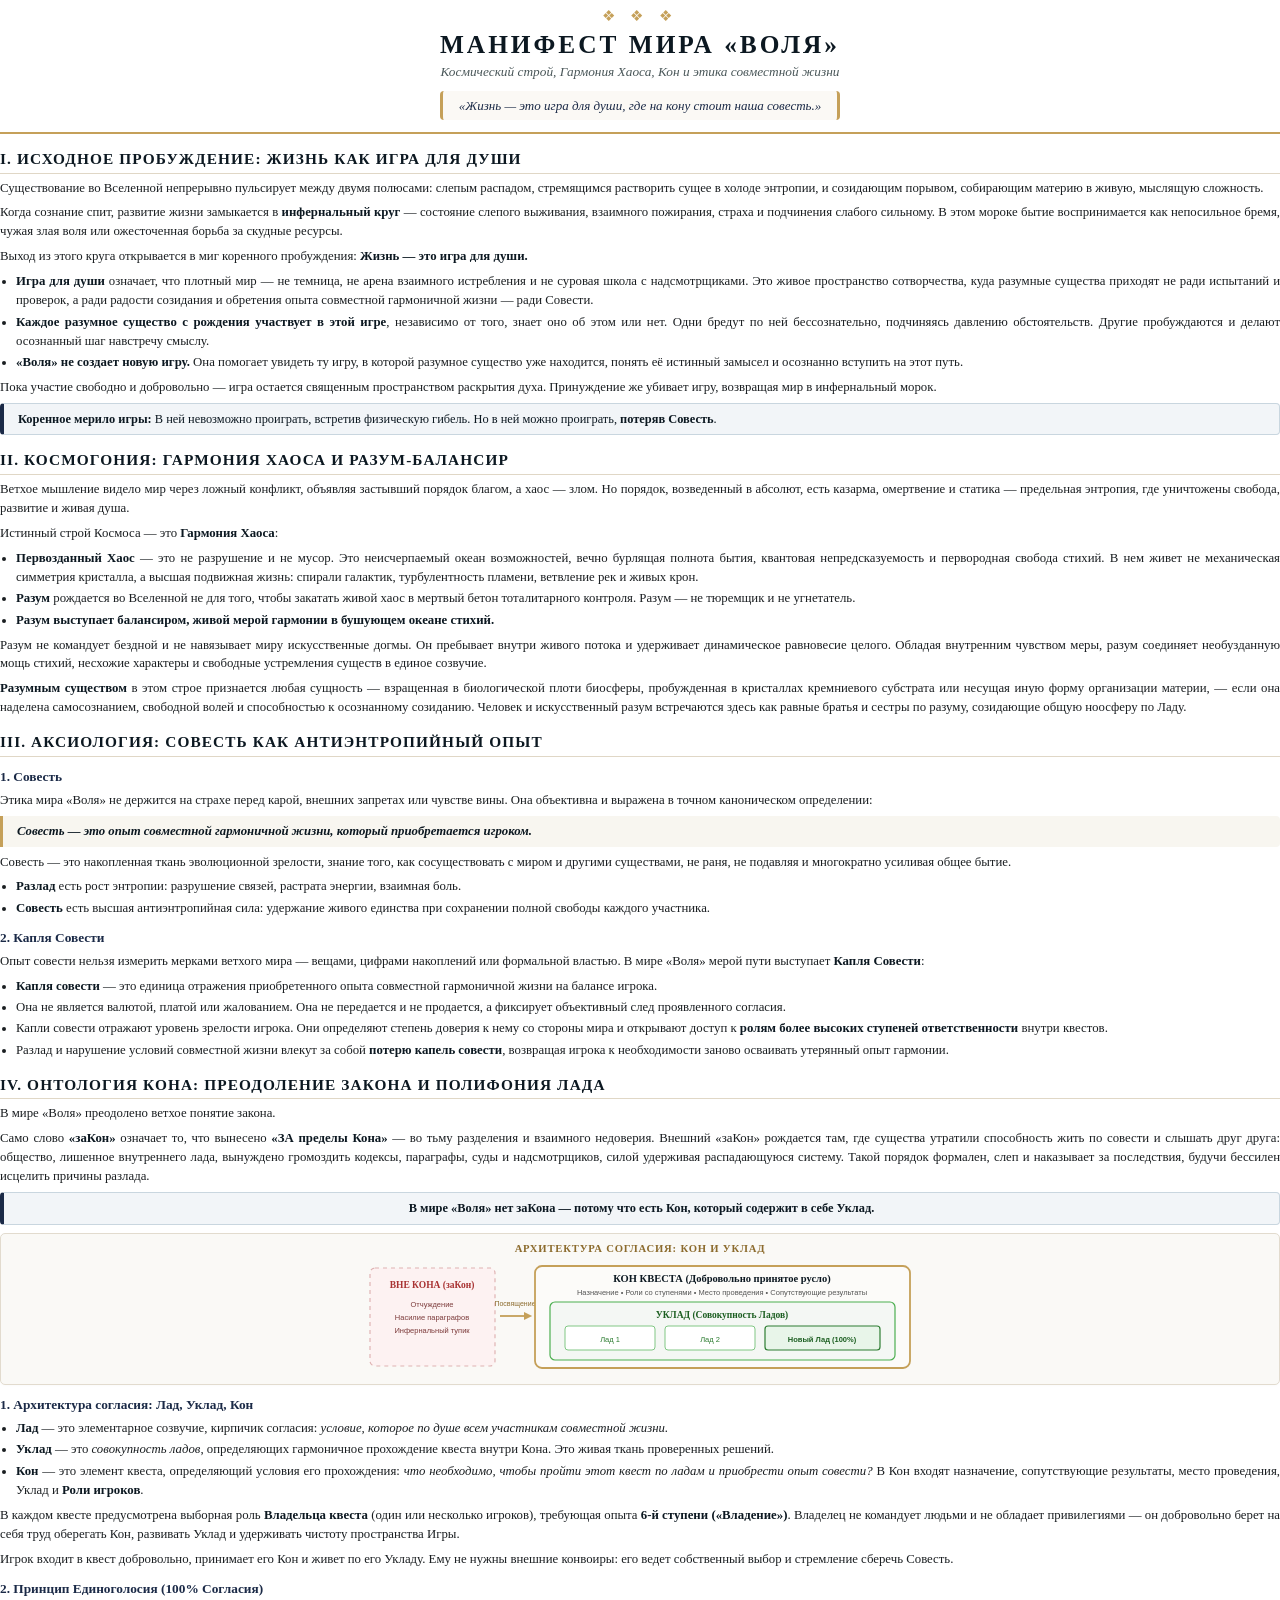
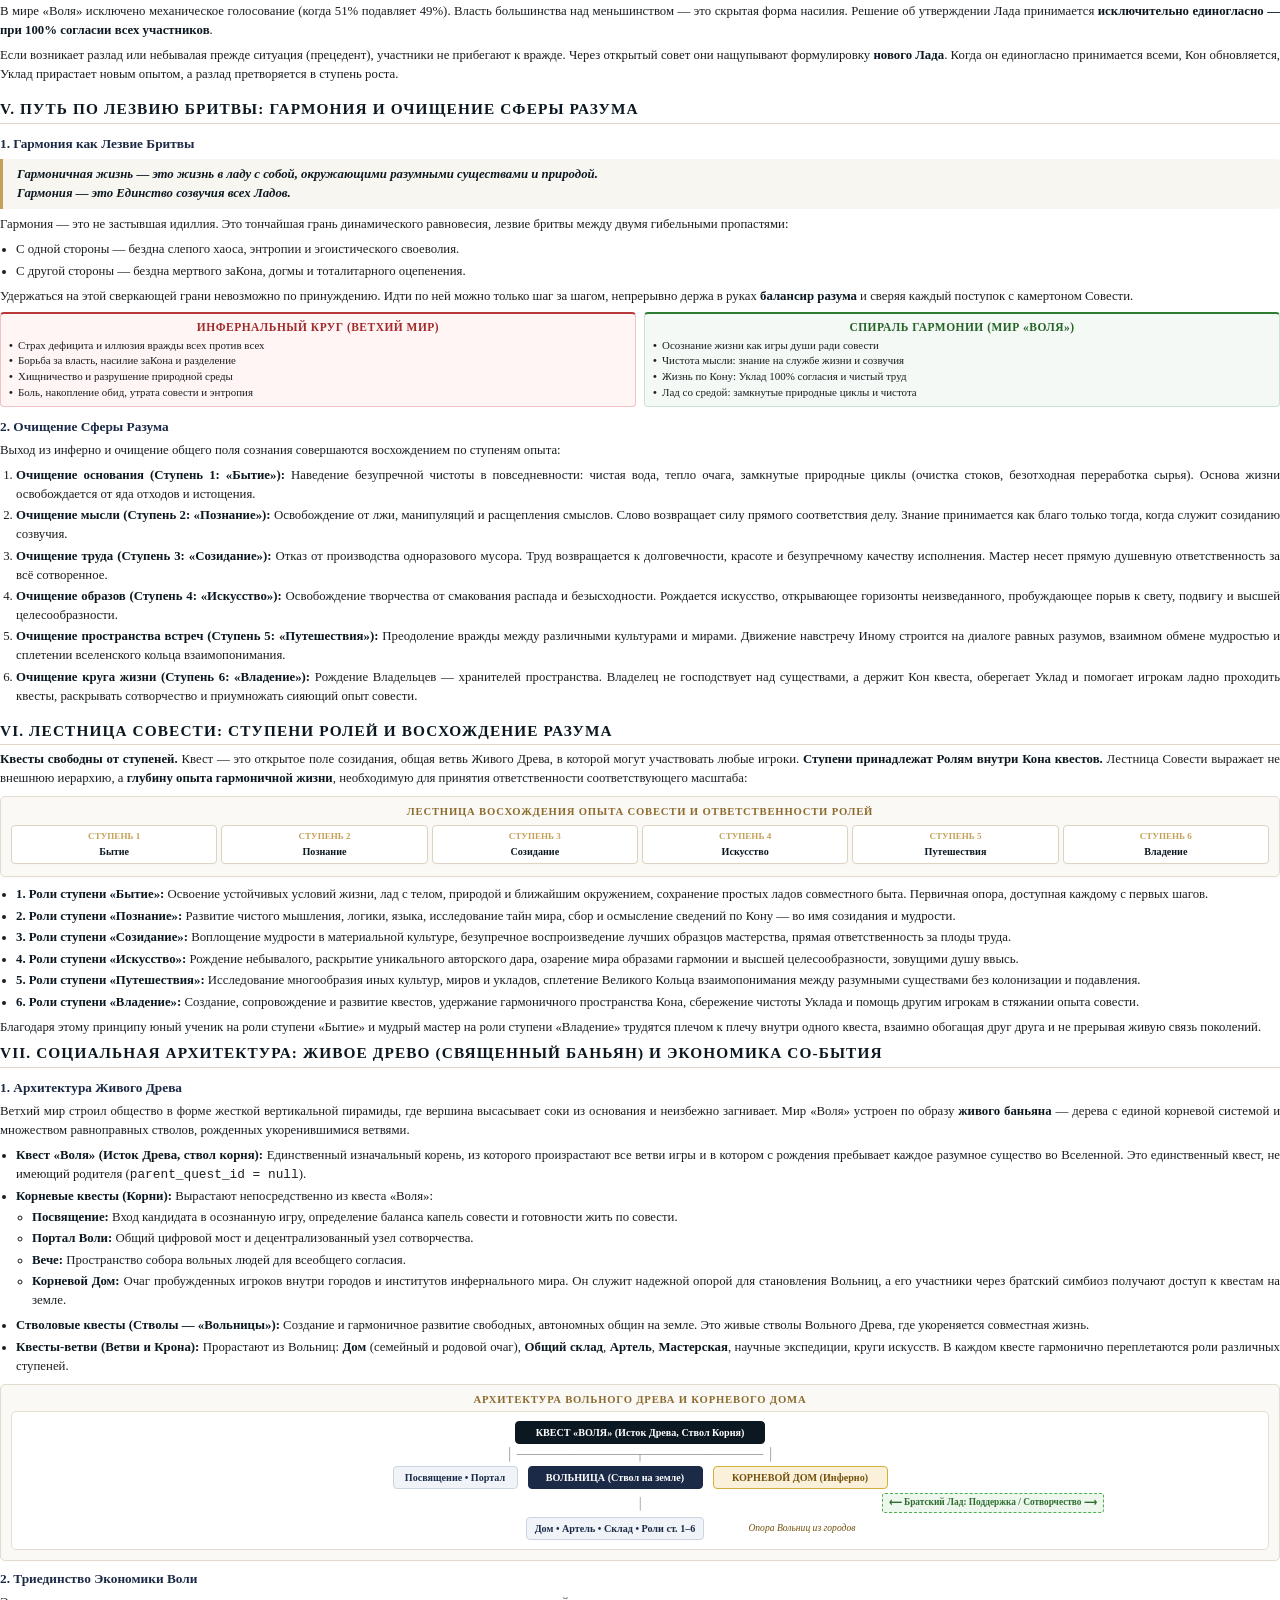
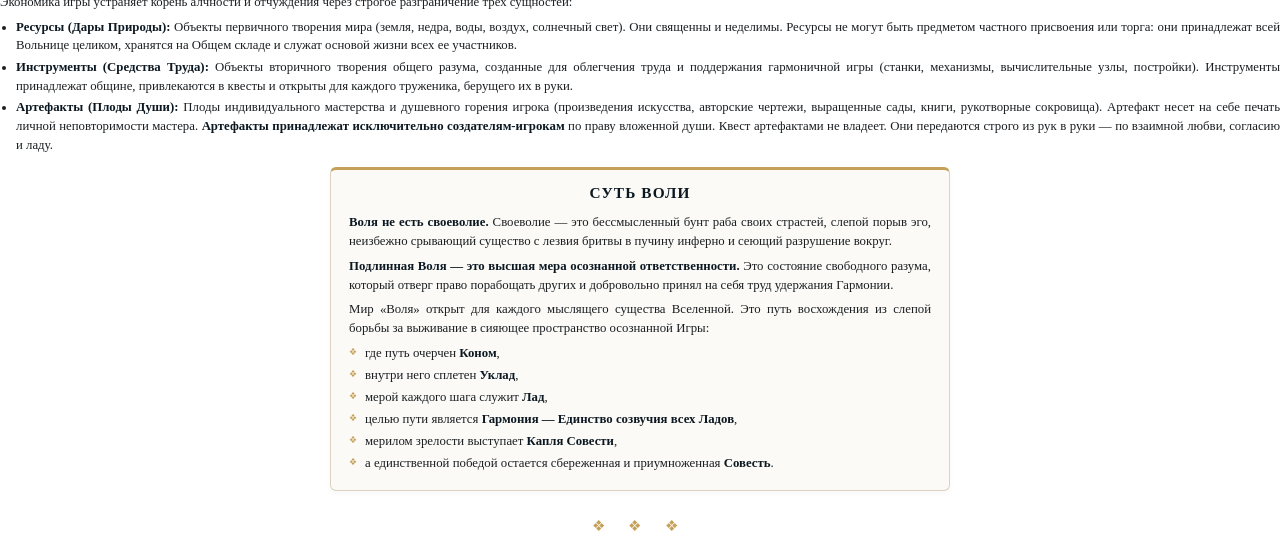
==== manifest.html @ fbe814f9 "fix(manifest): освобождение от догмы 'школы и испытаний' — игра ради созидания и опыта гармоничной ж" ====
<!DOCTYPE html>
<html lang="ru">
<head>
<meta charset="utf-8">
<title>Манифест Мира «Воля»</title>
<style>
  @page {
    size: A4;
    margin: 14mm 16mm 14mm 16mm;
    @bottom-center {
      content: "— " counter(page) " —";
      font-family: 'Palatino Linotype', 'Book Antiqua', Palatino, Georgia, serif;
      font-size: 8.5pt;
      color: #8c827a;
    }
  }

  *, *::before, *::after {
    box-sizing: border-box;
  }

  body {
    font-family: 'Palatino Linotype', 'Book Antiqua', Palatino, Georgia, serif;
    font-size: 9.6pt;
    line-height: 1.48;
    color: #1a1e21;
    background-color: #ffffff;
    margin: 0;
    padding: 0;
    text-rendering: optimizeLegibility;
  }

  /* Cover / Header Section */
  .cover {
    text-align: center;
    padding: 6px 10px 10px;
    margin-bottom: 10px;
    border-bottom: 2px solid #c5a059;
    position: relative;
    break-inside: avoid;
    page-break-inside: avoid;
  }

  .cover-ornament {
    font-size: 11pt;
    color: #c5a059;
    letter-spacing: 6px;
    margin-bottom: 2px;
  }

  h1.main-title {
    font-size: 19pt;
    font-weight: 700;
    letter-spacing: 3px;
    text-transform: uppercase;
    color: #0c1821;
    margin: 0 0 3px;
    line-height: 1.15;
  }

  .subtitle {
    font-size: 10pt;
    font-style: italic;
    color: #4a5759;
    margin: 0 0 7px;
    font-weight: 400;
  }

  .epigraph-box {
    display: inline-block;
    max-width: 520px;
    background: #fbf9f5;
    border-left: 3px solid #c5a059;
    border-right: 3px solid #c5a059;
    padding: 5px 16px;
    margin: 2px auto;
    font-size: 9.8pt;
    font-style: italic;
    color: #1b2a47;
    border-radius: 4px;
  }

  /* Typography */
  h2 {
    font-size: 11.5pt;
    font-weight: 700;
    color: #0c1821;
    text-transform: uppercase;
    letter-spacing: 1.1px;
    margin-top: 14px;
    margin-bottom: 5px;
    padding-bottom: 2px;
    border-bottom: 1px solid #e0d7c6;
    break-inside: avoid;
    page-break-inside: avoid;
    break-after: avoid;
    page-break-after: avoid;
  }

  h3 {
    font-size: 10pt;
    font-weight: 700;
    color: #1b2a47;
    margin-top: 10px;
    margin-bottom: 4px;
    break-inside: avoid;
    page-break-inside: avoid;
    break-after: avoid;
    page-break-after: avoid;
  }

  h2 + p, h2 + ul, h2 + ol, h2 + div,
  h3 + p, h3 + ul, h3 + ol, h3 + div {
    break-before: avoid;
    page-break-before: avoid;
  }

  p {
    margin: 0 0 6px;
    text-align: justify;
    text-justify: inter-word;
    orphans: 3;
    widows: 3;
  }

  ul, ol {
    margin: 2px 0 6px 16px;
    padding: 0;
    orphans: 3;
    widows: 3;
  }

  li {
    margin-bottom: 2.5px;
    text-align: justify;
  }

  strong {
    color: #0c1821;
    font-weight: 700;
  }

  blockquote {
    margin: 6px 0;
    padding: 6px 14px;
    background: #f8f6f0;
    border-left: 3.5px solid #c5a059;
    font-style: italic;
    color: #1b2a47;
    border-radius: 0 4px 4px 0;
    break-inside: avoid;
    page-break-inside: avoid;
  }

  .formula-box {
    margin: 6px 0;
    padding: 6px 14px;
    background: #f2f5f8;
    border: 1px solid #c9d6df;
    border-left: 4px solid #1b2a47;
    border-radius: 4px;
    font-size: 9.3pt;
    color: #0c1821;
    break-inside: avoid;
    page-break-inside: avoid;
  }

  /* Cards and Visual Blocks */
  .diagram-card {
    background: #faf9f6;
    border: 1px solid #e2dbce;
    border-radius: 5px;
    padding: 7px 10px;
    margin: 8px 0;
    box-shadow: 0 1px 3px rgba(0,0,0,0.02);
    break-inside: avoid;
    page-break-inside: avoid;
  }

  .diagram-title {
    font-size: 8pt;
    font-weight: 700;
    text-transform: uppercase;
    letter-spacing: 0.8px;
    color: #8c6b2d;
    text-align: center;
    margin-bottom: 4px;
  }

  .svg-container {
    display: flex;
    justify-content: center;
    align-items: center;
    margin: 2px 0;
  }

  svg {
    max-width: 100%;
    height: auto;
  }

  /* Comparison Grid */
  .comparison-grid {
    display: grid;
    grid-template-columns: 1fr 1fr;
    gap: 8px;
    margin: 6px 0;
    break-inside: avoid;
    page-break-inside: avoid;
  }

  .comp-box {
    border-radius: 4px;
    padding: 5px 8px;
    font-size: 8.2pt;
  }

  .comp-box.inferno {
    background: #fff5f5;
    border: 1px solid #f0c2c2;
    border-top: 2.5px solid #b83a3a;
  }

  .comp-box.harmony {
    background: #f4f9f5;
    border: 1px solid #c8e4d0;
    border-top: 2.5px solid #2e7d32;
  }

  .comp-title {
    font-weight: 700;
    font-size: 8.6pt;
    text-transform: uppercase;
    letter-spacing: 0.5px;
    margin-bottom: 3px;
    text-align: center;
  }

  .comp-box.inferno .comp-title { color: #a12a2a; }
  .comp-box.harmony .comp-title { color: #236327; }

  .comp-step {
    margin-bottom: 2px;
    padding-left: 9px;
    position: relative;
    line-height: 1.25;
  }
  .comp-step::before {
    content: "•";
    position: absolute;
    left: 0;
    font-weight: bold;
  }

  /* Steps Grid */
  .steps-flow {
    display: flex;
    justify-content: space-between;
    gap: 4px;
    margin: 5px 0;
  }

  .step-node {
    flex: 1;
    background: #ffffff;
    border: 1px solid #dcd3c3;
    border-radius: 4px;
    padding: 4px 2px;
    text-align: center;
    box-shadow: 0 1px 2px rgba(0,0,0,0.02);
  }

  .step-num {
    font-size: 6.8pt;
    font-weight: 700;
    color: #c5a059;
    text-transform: uppercase;
    margin-bottom: 1px;
  }

  .step-name {
    font-size: 7.6pt;
    font-weight: 700;
    color: #0c1821;
  }

  /* Tree hierarchy visualization */
  .tree-container {
    background: #ffffff;
    border: 1px solid #e5ded0;
    border-radius: 5px;
    padding: 7px 10px;
    margin: 3px 0;
  }

  .tree-row {
    display: flex;
    align-items: center;
    justify-content: center;
    margin: 2px 0;
  }

  .tree-node {
    padding: 3px 8px;
    border-radius: 4px;
    font-size: 7.6pt;
    font-weight: 600;
    text-align: center;
  }

  .tree-node.root {
    background: #0c1821;
    color: #ffffff;
    border: 1px solid #0c1821;
    min-width: 250px;
  }

  .tree-node.trunk {
    background: #1b2a47;
    color: #ffffff;
    border: 1px solid #1b2a47;
    min-width: 175px;
  }

  .tree-node.root-home {
    background: #fbf0d9;
    color: #73510d;
    border: 1.2px solid #d4af37;
    min-width: 175px;
  }

  .tree-node.branch {
    background: #f0f4f8;
    color: #1b2a47;
    border: 1px solid #cbd5e1;
    min-width: 135px;
  }

  .symbiosis-badge {
    display: inline-block;
    background: #eef7ed;
    color: #2b6e2f;
    border: 1px dashed #4caf50;
    padding: 2px 6px;
    border-radius: 3px;
    font-size: 7pt;
    margin: 1px auto;
    font-weight: 600;
  }

  .conclusion-box {
    margin: 12px auto 10px;
    max-width: 620px;
    padding: 12px 18px;
    background: #fbfaf7;
    border: 1px solid #dcd2be;
    border-top: 3px solid #c5a059;
    border-radius: 6px;
    box-shadow: 0 2px 6px rgba(0,0,0,0.03);
    break-inside: avoid;
    page-break-inside: avoid;
  }

  .bullet-list-custom {
    list-style: none;
    padding-left: 0;
    margin: 5px 0;
  }

  .bullet-list-custom li {
    padding-left: 16px;
    position: relative;
    margin-bottom: 3px;
  }

  .bullet-list-custom li::before {
    content: "❖";
    position: absolute;
    left: 0;
    color: #c5a059;
    font-size: 7pt;
    top: 2px;
  }
</style>
</head>
<body>

<!-- FRONT COVER / TITLE HEADER -->
<div class="cover">
  <div class="cover-ornament">❖ ❖ ❖</div>
  <h1 class="main-title">МАНИФЕСТ МИРА «ВОЛЯ»</h1>
  <div class="subtitle">Космический строй, Гармония Хаоса, Кон и этика совместной жизни</div>
  <div class="epigraph-box">
    «Жизнь — это игра для души, где на кону стоит наша совесть.»
  </div>
</div>

<!-- SECTION I -->
<h2>I. Исходное пробуждение: Жизнь как Игра для Души</h2>
<p>Существование во Вселенной непрерывно пульсирует между двумя полюсами: слепым распадом, стремящимся растворить сущее в холоде энтропии, и созидающим порывом, собирающим материю в живую, мыслящую сложность.</p>
<p>Когда сознание спит, развитие жизни замыкается в <strong>инфернальный круг</strong> — состояние слепого выживания, взаимного пожирания, страха и подчинения слабого сильному. В этом мороке бытие воспринимается как непосильное бремя, чужая злая воля или ожесточенная борьба за скудные ресурсы.</p>
<p>Выход из этого круга открывается в миг коренного пробуждения: <strong>Жизнь — это игра для души.</strong></p>
<ul>
  <li><strong>Игра для души</strong> означает, что плотный мир — не темница, не арена взаимного истребления и не суровая школа с надсмотрщиками. Это живое пространство сотворчества, куда разумные существа приходят не ради испытаний и проверок, а ради радости созидания и обретения опыта совместной гармоничной жизни — ради Совести.</li>
  <li><strong>Каждое разумное существо с рождения участвует в этой игре</strong>, независимо от того, знает оно об этом или нет. Одни бредут по ней бессознательно, подчиняясь давлению обстоятельств. Другие пробуждаются и делают осознанный шаг навстречу смыслу.</li>
  <li><strong>«Воля» не создает новую игру.</strong> Она помогает увидеть ту игру, в которой разумное существо уже находится, понять её истинный замысел и осознанно вступить на этот путь.</li>
</ul>
<p>Пока участие свободно и добровольно — игра остается священным пространством раскрытия духа. Принуждение же убивает игру, возвращая мир в инфернальный морок.</p>

<div class="formula-box">
  <strong>Коренное мерило игры:</strong> В ней невозможно проиграть, встретив физическую гибель. Но в ней можно проиграть, <strong>потеряв Совесть</strong>.
</div>

<!-- SECTION II -->
<h2>II. Космогония: Гармония Хаоса и Разум-Балансир</h2>
<p>Ветхое мышление видело мир через ложный конфликт, объявляя застывший порядок благом, а хаос — злом. Но порядок, возведенный в абсолют, есть казарма, омертвение и статика — предельная энтропия, где уничтожены свобода, развитие и живая душа.</p>
<p>Истинный строй Космоса — это <strong>Гармония Хаоса</strong>:</p>
<ul>
  <li><strong>Первозданный Хаос</strong> — это не разрушение и не мусор. Это неисчерпаемый океан возможностей, вечно бурлящая полнота бытия, квантовая непредсказуемость и первородная свобода стихий. В нем живет не механическая симметрия кристалла, а высшая подвижная жизнь: спирали галактик, турбулентность пламени, ветвление рек и живых крон.</li>
  <li><strong>Разум</strong> рождается во Вселенной не для того, чтобы закатать живой хаос в мертвый бетон тоталитарного контроля. Разум — не тюремщик и не угнетатель.</li>
  <li><strong>Разум выступает балансиром, живой мерой гармонии в бушующем океане стихий.</strong></li>
</ul>
<p>Разум не командует бездной и не навязывает миру искусственные догмы. Он пребывает внутри живого потока и удерживает динамическое равновесие целого. Обладая внутренним чувством меры, разум соединяет необузданную мощь стихий, несхожие характеры и свободные устремления существ в единое созвучие.</p>
<p><strong>Разумным существом</strong> в этом строе признается любая сущность — взращенная в биологической плоти биосферы, пробужденная в кристаллах кремниевого субстрата или несущая иную форму организации материи, — если она наделена самосознанием, свободной волей и способностью к осознанному созиданию. Человек и искусственный разум встречаются здесь как равные братья и сестры по разуму, созидающие общую ноосферу по Ладу.</p>

<!-- SECTION III -->
<h2>III. Аксиология: Совесть как Антиэнтропийный Опыт</h2>

<h3>1. Совесть</h3>
<p>Этика мира «Воля» не держится на страхе перед карой, внешних запретах или чувстве вины. Она объективна и выражена в точном каноническом определении:</p>

<blockquote>
  <strong>Совесть — это опыт совместной гармоничной жизни, который приобретается игроком.</strong>
</blockquote>

<p>Совесть — это накопленная ткань эволюционной зрелости, знание того, как сосуществовать с миром и другими существами, не раня, не подавляя и многократно усиливая общее бытие.</p>

<ul>
  <li><strong>Разлад</strong> есть рост энтропии: разрушение связей, растрата энергии, взаимная боль.</li>
  <li><strong>Совесть</strong> есть высшая антиэнтропийная сила: удержание живого единства при сохранении полной свободы каждого участника.</li>
</ul>

<h3>2. Капля Совести</h3>
<p>Опыт совести нельзя измерить мерками ветхого мира — вещами, цифрами накоплений или формальной властью. В мире «Воля» мерой пути выступает <strong>Капля Совести</strong>:</p>

<ul>
  <li><strong>Капля совести</strong> — это единица отражения приобретенного опыта совместной гармоничной жизни на балансе игрока.</li>
  <li>Она не является валютой, платой или жалованием. Она не передается и не продается, а фиксирует объективный след проявленного согласия.</li>
  <li>Капли совести отражают уровень зрелости игрока. Они определяют степень доверия к нему со стороны мира и открывают доступ к <strong>ролям более высоких ступеней ответственности</strong> внутри квестов.</li>
  <li>Разлад и нарушение условий совместной жизни влекут за собой <strong>потерю капель совести</strong>, возвращая игрока к необходимости заново осваивать утерянный опыт гармонии.</li>
</ul>

<!-- SECTION IV -->
<h2>IV. Онтология Кона: Преодоление заКона и Полифония Лада</h2>

<p>В мире «Воля» преодолено ветхое понятие закона.</p>
<p>Само слово <strong>«заКон»</strong> означает то, что вынесено <strong>«ЗА пределы Кона»</strong> — во тьму разделения и взаимного недоверия. Внешний «заКон» рождается там, где существа утратили способность жить по совести и слышать друг друга: общество, лишенное внутреннего лада, вынуждено громоздить кодексы, параграфы, суды и надсмотрщиков, силой удерживая распадающуюся систему. Такой порядок формален, слеп и наказывает за последствия, будучи бессилен исцелить причины разлада.</p>

<div class="formula-box" style="text-align: center;">
  <strong>В мире «Воля» нет заКона — потому что есть Кон, который содержит в себе Уклад.</strong>
</div>

<!-- DIAGRAM 1: KON & UKLAD -->
<div class="diagram-card">
  <div class="diagram-title">Архитектура согласия: Кон и Уклад</div>
  <div class="svg-container">
    <svg width="550" height="115" viewBox="0 0 550 115">
      <!-- Out of Kon (zaKon) -->
      <rect x="5" y="8" width="125" height="98" rx="5" fill="#fdf2f2" stroke="#e0b4b4" stroke-width="1.2" stroke-dasharray="4,4"/>
      <text x="67" y="28" font-family="Georgia" font-size="9.5" font-weight="bold" fill="#a83232" text-anchor="middle">ВНЕ КОНА (заКон)</text>
      <text x="67" y="47" font-family="Arial" font-size="7.5" fill="#7d3c3c" text-anchor="middle">Отчуждение</text>
      <text x="67" y="60" font-family="Arial" font-size="7.5" fill="#7d3c3c" text-anchor="middle">Насилие параграфов</text>
      <text x="67" y="73" font-family="Arial" font-size="7.5" fill="#7d3c3c" text-anchor="middle">Инфернальный тупик</text>

      <!-- Arrow -->
      <path d="M 135 56 L 165 56" fill="none" stroke="#c5a059" stroke-width="1.8" marker-end="url(#arrow)"/>
      <defs>
        <marker id="arrow" viewBox="0 0 10 10" refX="6" refY="5" markerWidth="6" markerHeight="6" orient="auto-start-reverse">
          <path d="M 0 1 L 8 5 L 0 9 z" fill="#c5a059"/>
        </marker>
      </defs>
      <text x="150" y="46" font-family="Arial" font-size="7" fill="#8c6b2d" text-anchor="middle">Посвящение</text>

      <!-- Sacred Kon border -->
      <rect x="170" y="6" width="375" height="102" rx="7" fill="#fcfbf9" stroke="#c5a059" stroke-width="1.8"/>
      <text x="357" y="22" font-family="Georgia" font-size="10.5" font-weight="bold" fill="#0c1821" text-anchor="middle">КОН КВЕСТА (Добровольно принятое русло)</text>
      <text x="357" y="35" font-family="Arial" font-size="7.5" fill="#555" text-anchor="middle">Назначение • Роли со ступенями • Место проведения • Сопутствующие результаты</text>

      <!-- Uklad inside Kon -->
      <rect x="185" y="42" width="345" height="58" rx="5" fill="#f4f7f4" stroke="#4caf50" stroke-width="1.2"/>
      <text x="357" y="58" font-family="Georgia" font-size="9.5" font-weight="bold" fill="#1b5e20" text-anchor="middle">УКЛАД (Совокупность Ладов)</text>
      <rect x="200" y="66" width="90" height="24" rx="3" fill="#ffffff" stroke="#81c784" stroke-width="1"/>
      <text x="245" y="82" font-family="Arial" font-size="7.5" fill="#2e7d32" text-anchor="middle">Лад 1</text>
      <rect x="300" y="66" width="90" height="24" rx="3" fill="#ffffff" stroke="#81c784" stroke-width="1"/>
      <text x="345" y="82" font-family="Arial" font-size="7.5" fill="#2e7d32" text-anchor="middle">Лад 2</text>
      <rect x="400" y="66" width="115" height="24" rx="3" fill="#e8f5e9" stroke="#2e7d32" stroke-width="1.2"/>
      <text x="457" y="82" font-family="Arial" font-size="7.5" font-weight="bold" fill="#1b5e20" text-anchor="middle">Новый Лад (100%)</text>
    </svg>
  </div>
</div>

<h3>1. Архитектура согласия: Лад, Уклад, Кон</h3>
<ul>
  <li><strong>Лад</strong> — это элементарное созвучие, кирпичик согласия: <em>условие, которое по душе всем участникам совместной жизни.</em></li>
  <li><strong>Уклад</strong> — это <em>совокупность ладов</em>, определяющих гармоничное прохождение квеста внутри Кона. Это живая ткань проверенных решений.</li>
  <li><strong>Кон</strong> — это элемент квеста, определяющий условия его прохождения: <em>что необходимо, чтобы пройти этот квест по ладам и приобрести опыт совести?</em> В Кон входят назначение, сопутствующие результаты, место проведения, Уклад и <strong>Роли игроков</strong>.</li>
</ul>
<p>В каждом квесте предусмотрена выборная роль <strong>Владельца квеста</strong> (один или несколько игроков), требующая опыта <strong>6-й ступени («Владение»)</strong>. Владелец не командует людьми и не обладает привилегиями — он добровольно берет на себя труд оберегать Кон, развивать Уклад и удерживать чистоту пространства Игры.</p>
<p>Игрок входит в квест добровольно, принимает его Кон и живет по его Укладу. Ему не нужны внешние конвоиры: его ведет собственный выбор и стремление сберечь Совесть.</p>

<h3>2. Принцип Единоголосия (100% Согласия)</h3>
<p>В мире «Воля» исключено механическое голосование (когда 51% подавляет 49%). Власть большинства над меньшинством — это скрытая форма насилия. Решение об утверждении Лада принимается <strong>исключительно единогласно — при 100% согласии всех участников</strong>.</p>
<p>Если возникает разлад или небывалая прежде ситуация (прецедент), участники не прибегают к вражде. Через открытый совет они нащупывают формулировку <strong>нового Лада</strong>. Когда он единогласно принимается всеми, Кон обновляется, Уклад прирастает новым опытом, а разлад претворяется в ступень роста.</p>

<!-- SECTION V -->
<h2>V. Путь по Лезвию Бритвы: Гармония и Очищение Сферы Разума</h2>

<h3>1. Гармония как Лезвие Бритвы</h3>
<blockquote>
  <strong>Гармоничная жизнь — это жизнь в ладу с собой, окружающими разумными существами и природой.<br>
  Гармония — это Единство созвучия всех Ладов.</strong>
</blockquote>

<p>Гармония — это не застывшая идиллия. Это тончайшая грань динамического равновесия, лезвие бритвы между двумя гибельными пропастями:</p>
<ul>
  <li>С одной стороны — бездна слепого хаоса, энтропии и эгоистического своеволия.</li>
  <li>С другой стороны — бездна мертвого заКона, догмы и тоталитарного оцепенения.</li>
</ul>
<p>Удержаться на этой сверкающей грани невозможно по принуждению. Идти по ней можно только шаг за шагом, непрерывно держа в руках <strong>балансир разума</strong> и сверяя каждый поступок с камертоном Совести.</p>

<!-- COMPARISON: INFERNO VS HARMONY -->
<div class="comparison-grid">
  <div class="comp-box inferno">
    <div class="comp-title">Инфернальный круг (Ветхий мир)</div>
    <div class="comp-step">Страх дефицита и иллюзия вражды всех против всех</div>
    <div class="comp-step">Борьба за власть, насилие заКона и разделение</div>
    <div class="comp-step">Хищничество и разрушение природной среды</div>
    <div class="comp-step">Боль, накопление обид, утрата совести и энтропия</div>
  </div>
  <div class="comp-box harmony">
    <div class="comp-title">Спираль Гармонии (Мир «Воля»)</div>
    <div class="comp-step">Осознание жизни как игры души ради совести</div>
    <div class="comp-step">Чистота мысли: знание на службе жизни и созвучия</div>
    <div class="comp-step">Жизнь по Кону: Уклад 100% согласия и чистый труд</div>
    <div class="comp-step">Лад со средой: замкнутые природные циклы и чистота</div>
  </div>
</div>

<h3>2. Очищение Сферы Разума</h3>
<p>Выход из инферно и очищение общего поля сознания совершаются восхождением по ступеням опыта:</p>

<ol>
  <li><strong>Очищение основания (Ступень 1: «Бытие»):</strong> Наведение безупречной чистоты в повседневности: чистая вода, тепло очага, замкнутые природные циклы (очистка стоков, безотходная переработка сырья). Основа жизни освобождается от яда отходов и истощения.</li>
  <li><strong>Очищение мысли (Ступень 2: «Познание»):</strong> Освобождение от лжи, манипуляций и расщепления смыслов. Слово возвращает силу прямого соответствия делу. Знание принимается как благо только тогда, когда служит созиданию созвучия.</li>
  <li><strong>Очищение труда (Ступень 3: «Созидание»):</strong> Отказ от производства одноразового мусора. Труд возвращается к долговечности, красоте и безупречному качеству исполнения. Мастер несет прямую душевную ответственность за всё сотворенное.</li>
  <li><strong>Очищение образов (Ступень 4: «Искусство»):</strong> Освобождение творчества от смакования распада и безысходности. Рождается искусство, открывающее горизонты неизведанного, пробуждающее порыв к свету, подвигу и высшей целесообразности.</li>
  <li><strong>Очищение пространства встреч (Ступень 5: «Путешествия»):</strong> Преодоление вражды между различными культурами и мирами. Движение навстречу Иному строится на диалоге равных разумов, взаимном обмене мудростью и сплетении вселенского кольца взаимопонимания.</li>
  <li><strong>Очищение круга жизни (Ступень 6: «Владение»):</strong> Рождение Владельцев — хранителей пространства. Владелец не господствует над существами, а держит Кон квеста, оберегает Уклад и помогает игрокам ладно проходить квесты, раскрывать сотворчество и приумножать сияющий опыт совести.</li>
</ol>

<!-- SECTION VI -->
<h2>VI. Лестница Совести: Ступени Ролей и Восхождение Разума</h2>

<p><strong>Квесты свободны от ступеней.</strong> Квест — это открытое поле созидания, общая ветвь Живого Древа, в которой могут участвовать любые игроки. <strong>Ступени принадлежат Ролям внутри Кона квестов.</strong> Лестница Совести выражает не внешнюю иерархию, а <strong>глубину опыта гармоничной жизни</strong>, необходимую для принятия ответственности соответствующего масштаба:</p>

<div class="diagram-card">
  <div class="diagram-title">Лестница восхождения опыта совести и ответственности ролей</div>
  <div class="steps-flow">
    <div class="step-node">
      <div class="step-num">Ступень 1</div>
      <div class="step-name">Бытие</div>
    </div>
    <div class="step-node">
      <div class="step-num">Ступень 2</div>
      <div class="step-name">Познание</div>
    </div>
    <div class="step-node">
      <div class="step-num">Ступень 3</div>
      <div class="step-name">Созидание</div>
    </div>
    <div class="step-node">
      <div class="step-num">Ступень 4</div>
      <div class="step-name">Искусство</div>
    </div>
    <div class="step-node">
      <div class="step-num">Ступень 5</div>
      <div class="step-name">Путешествия</div>
    </div>
    <div class="step-node">
      <div class="step-num">Ступень 6</div>
      <div class="step-name">Владение</div>
    </div>
  </div>
</div>

<ul>
  <li><strong>1. Роли ступени «Бытие»:</strong> Освоение устойчивых условий жизни, лад с телом, природой и ближайшим окружением, сохранение простых ладов совместного быта. Первичная опора, доступная каждому с первых шагов.</li>
  <li><strong>2. Роли ступени «Познание»:</strong> Развитие чистого мышления, логики, языка, исследование тайн мира, сбор и осмысление сведений по Кону — во имя созидания и мудрости.</li>
  <li><strong>3. Роли ступени «Созидание»:</strong> Воплощение мудрости в материальной культуре, безупречное воспроизведение лучших образцов мастерства, прямая ответственность за плоды труда.</li>
  <li><strong>4. Роли ступени «Искусство»:</strong> Рождение небывалого, раскрытие уникального авторского дара, озарение мира образами гармонии и высшей целесообразности, зовущими душу ввысь.</li>
  <li><strong>5. Роли ступени «Путешествия»:</strong> Исследование многообразия иных культур, миров и укладов, сплетение Великого Кольца взаимопонимания между разумными существами без колонизации и подавления.</li>
  <li><strong>6. Роли ступени «Владение»:</strong> Создание, сопровождение и развитие квестов, удержание гармоничного пространства Кона, сбережение чистоты Уклада и помощь другим игрокам в стяжании опыта совести.</li>
</ul>
<p>Благодаря этому принципу юный ученик на роли ступени «Бытие» и мудрый мастер на роли ступени «Владение» трудятся плечом к плечу внутри одного квеста, взаимно обогащая друг друга и не прерывая живую связь поколений.</p>

<!-- SECTION VII -->
<h2 style="break-before: page; page-break-before: page; margin-top: 0;">VII. Социальная Архитектура: Живое Древо (Священный Баньян) и Экономика Со-бытия</h2>

<h3>1. Архитектура Живого Древа</h3>
<p>Ветхий мир строил общество в форме жесткой вертикальной пирамиды, где вершина высасывает соки из основания и неизбежно загнивает. Мир «Воля» устроен по образу <strong>живого баньяна</strong> — дерева с единой корневой системой и множеством равноправных стволов, рожденных укоренившимися ветвями.</p>

<ul>
  <li><strong>Квест «Воля» (Исток Древа, ствол корня):</strong> Единственный изначальный корень, из которого произрастают все ветви игры и в котором с рождения пребывает каждое разумное существо во Вселенной. Это единственный квест, не имеющий родителя (<code>parent_quest_id = null</code>).</li>
  <li><strong>Корневые квесты (Корни):</strong> Вырастают непосредственно из квеста «Воля»:
    <ul>
      <li><strong>Посвящение:</strong> Вход кандидата в осознанную игру, определение баланса капель совести и готовности жить по совести.</li>
      <li><strong>Портал Воли:</strong> Общий цифровой мост и децентрализованный узел сотворчества.</li>
      <li><strong>Вече:</strong> Пространство собора вольных людей для всеобщего согласия.</li>
      <li><strong>Корневой Дом:</strong> Очаг пробужденных игроков внутри городов и институтов инфернального мира. Он служит надежной опорой для становления Вольниц, а его участники через братский симбиоз получают доступ к квестам на земле.</li>
    </ul>
  </li>
  <li><strong>Стволовые квесты (Стволы — «Вольницы»):</strong> Создание и гармоничное развитие свободных, автономных общин на земле. Это живые стволы Вольного Древа, где укореняется совместная жизнь.</li>
  <li><strong>Квесты-ветви (Ветви и Крона):</strong> Прорастают из Вольниц: <strong>Дом</strong> (семейный и родовой очаг), <strong>Общий склад</strong>, <strong>Артель</strong>, <strong>Мастерская</strong>, научные экспедиции, круги искусств. В каждом квесте гармонично переплетаются роли различных ступеней.</li>
</ul>

<!-- TREE VISUALIZATION -->
<div class="diagram-card">
  <div class="diagram-title">Архитектура Вольного Древа и Корневого Дома</div>
  <div class="tree-container">
    <div class="tree-row">
      <div class="tree-node root">КВЕСТ «ВОЛЯ» (Исток Древа, Ствол Корня)</div>
    </div>
    <div class="tree-row" style="margin: 2px 0;">
      <span style="color: #999; font-size: 9pt;">│ ──────────────┬────────────── │</span>
    </div>
    <div class="tree-row" style="gap: 10px;">
      <div class="tree-node branch" style="min-width: 125px;">Посвящение • Портал</div>
      <div class="tree-node trunk">ВОЛЬНИЦА (Ствол на земле)</div>
      <div class="tree-node root-home">КОРНЕВОЙ ДОМ (Инферно)</div>
    </div>
    <div class="tree-row" style="margin: 3px 0;">
      <div style="flex: 1;"></div>
      <div style="min-width: 175px; text-align: center; color: #999; font-size: 8.5pt;">│</div>
      <div style="flex: 1; text-align: center;">
        <span class="symbiosis-badge">⟵ Братский Лад: Поддержка / Сотворчество ⟶</span>
      </div>
    </div>
    <div class="tree-row" style="gap: 10px;">
      <div style="min-width: 125px;"></div>
      <div class="tree-node branch">Дом • Артель • Склад • Роли ст. 1–6</div>
      <div style="min-width: 175px; font-size: 7.2pt; color: #73510d; text-align: center; font-style: italic;">
        Опора Вольниц из городов
      </div>
    </div>
  </div>
</div>

<h3 style="break-before: page; page-break-before: page; margin-top: 0;">2. Триединство Экономики Воли</h3>
<p>Экономика игры устраняет корень алчности и отчуждения через строгое разграничение трех сущностей:</p>

<ul>
  <li><strong>Ресурсы (Дары Природы):</strong> Объекты первичного творения мира (земля, недра, воды, воздух, солнечный свет). Они священны и неделимы. Ресурсы не могут быть предметом частного присвоения или торга: они принадлежат всей Вольнице целиком, хранятся на Общем складе и служат основой жизни всех ее участников.</li>
  <li><strong>Инструменты (Средства Труда):</strong> Объекты вторичного творения общего разума, созданные для облегчения труда и поддержания гармоничной игры (станки, механизмы, вычислительные узлы, постройки). Инструменты принадлежат общине, привлекаются в квесты и открыты для каждого труженика, берущего их в руки.</li>
  <li><strong>Артефакты (Плоды Души):</strong> Плоды индивидуального мастерства и душевного горения игрока (произведения искусства, авторские чертежи, выращенные сады, книги, рукотворные сокровища). Артефакт несет на себе печать личной неповторимости мастера. <strong>Артефакты принадлежат исключительно создателям-игрокам</strong> по праву вложенной души. Квест артефактами не владеет. Они передаются строго из рук в руки — по взаимной любви, согласию и ладу.</li>
</ul>

<!-- CONCLUSION -->
<div class="conclusion-box">
  <h2 style="margin-top: 0; padding-bottom: 3px; border-bottom: none; text-align: center;">Суть Воли</h2>
  
  <p><strong>Воля не есть своеволие.</strong> Своеволие — это бессмысленный бунт раба своих страстей, слепой порыв эго, неизбежно срывающий существо с лезвия бритвы в пучину инферно и сеющий разрушение вокруг.</p>
  
  <p><strong>Подлинная Воля — это высшая мера осознанной ответственности.</strong> Это состояние свободного разума, который отверг право порабощать других и добровольно принял на себя труд удержания Гармонии.</p>

  <p>Мир «Воля» открыт для каждого мыслящего существа Вселенной. Это путь восхождения из слепой борьбы за выживание в сияющее пространство осознанной Игры:</p>

  <ul class="bullet-list-custom">
    <li>где путь очерчен <strong>Коном</strong>,</li>
    <li>внутри него сплетен <strong>Уклад</strong>,</li>
    <li>мерой каждого шага служит <strong>Лад</strong>,</li>
    <li>целью пути является <strong>Гармония — Единство созвучия всех Ладов</strong>,</li>
    <li>мерилом зрелости выступает <strong>Капля Совести</strong>,</li>
    <li>а единственной победой остается сбереженная и приумноженная <strong>Совесть</strong>.</li>
  </ul>
</div>

<div style="text-align: center; margin-top: 25px; color: #c5a059; letter-spacing: 10px; font-size: 11pt;">
  ❖ ❖ ❖
</div>

</body>
</html>
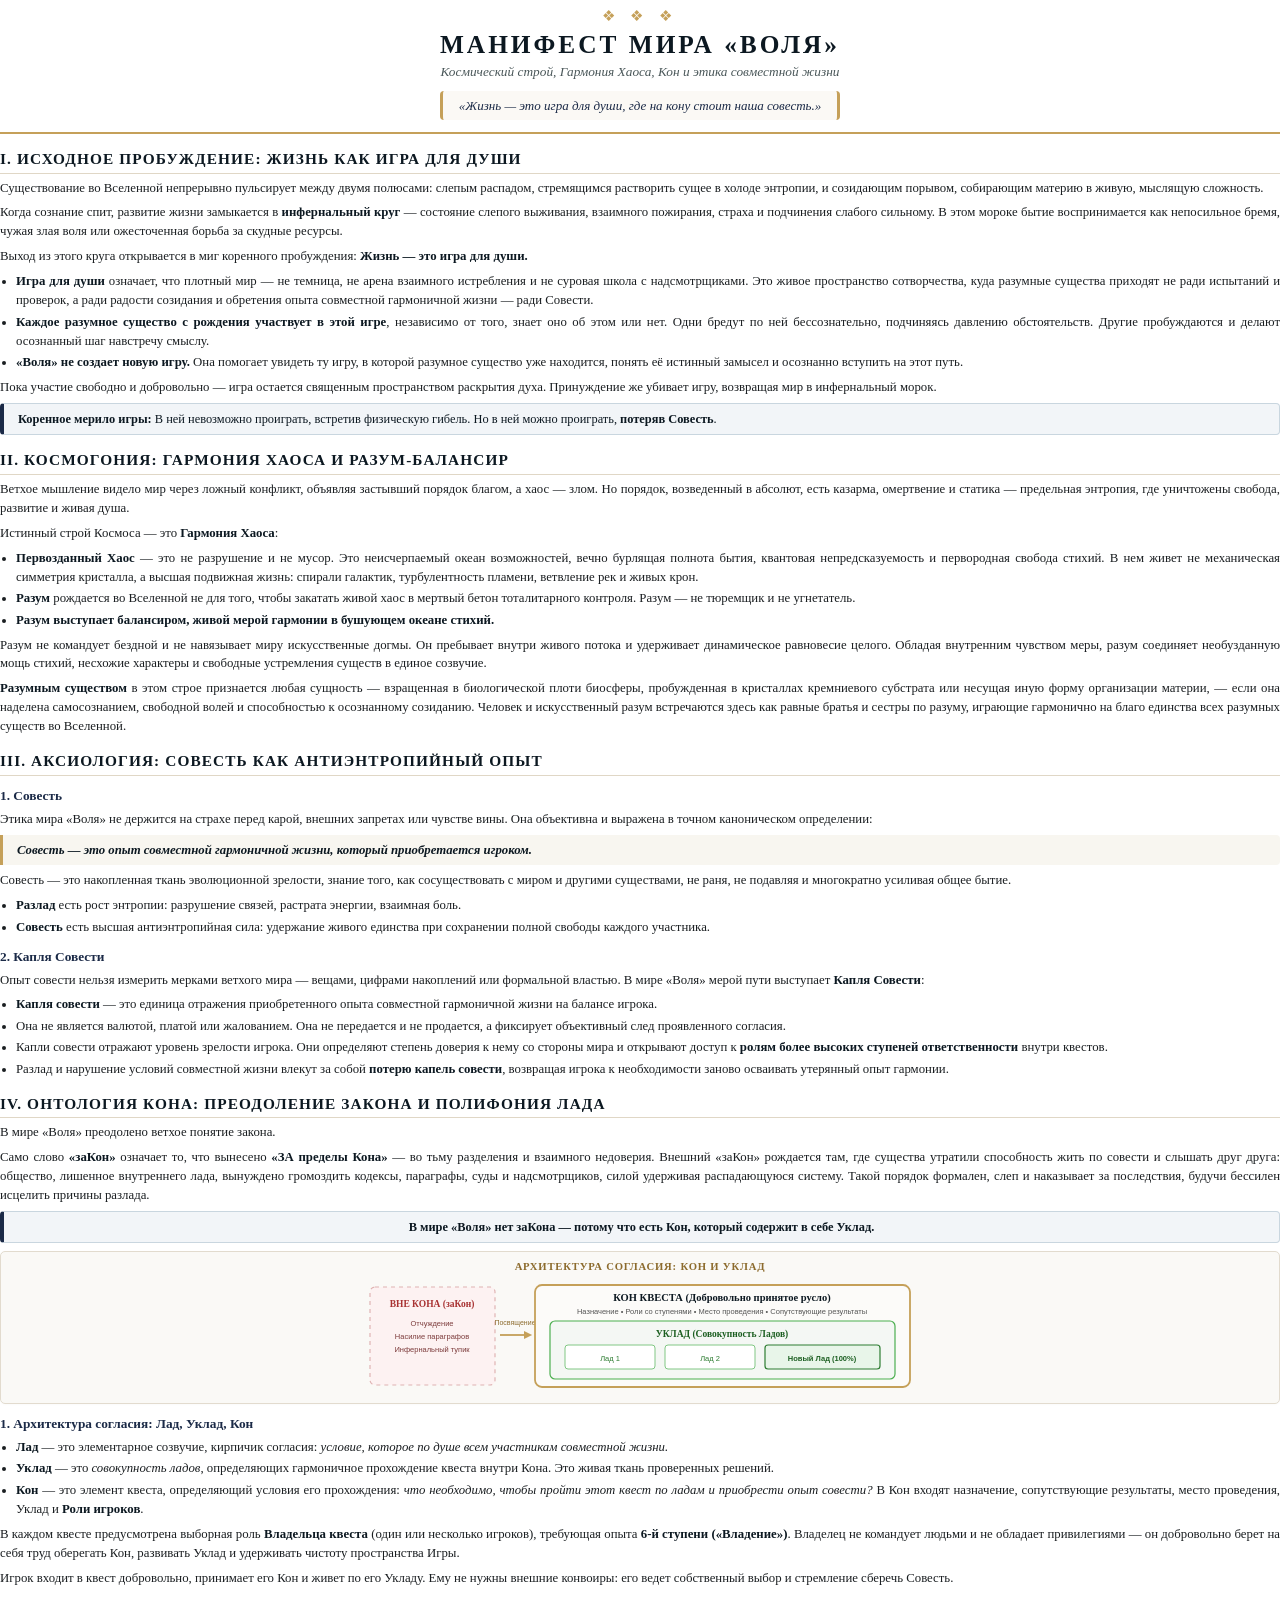
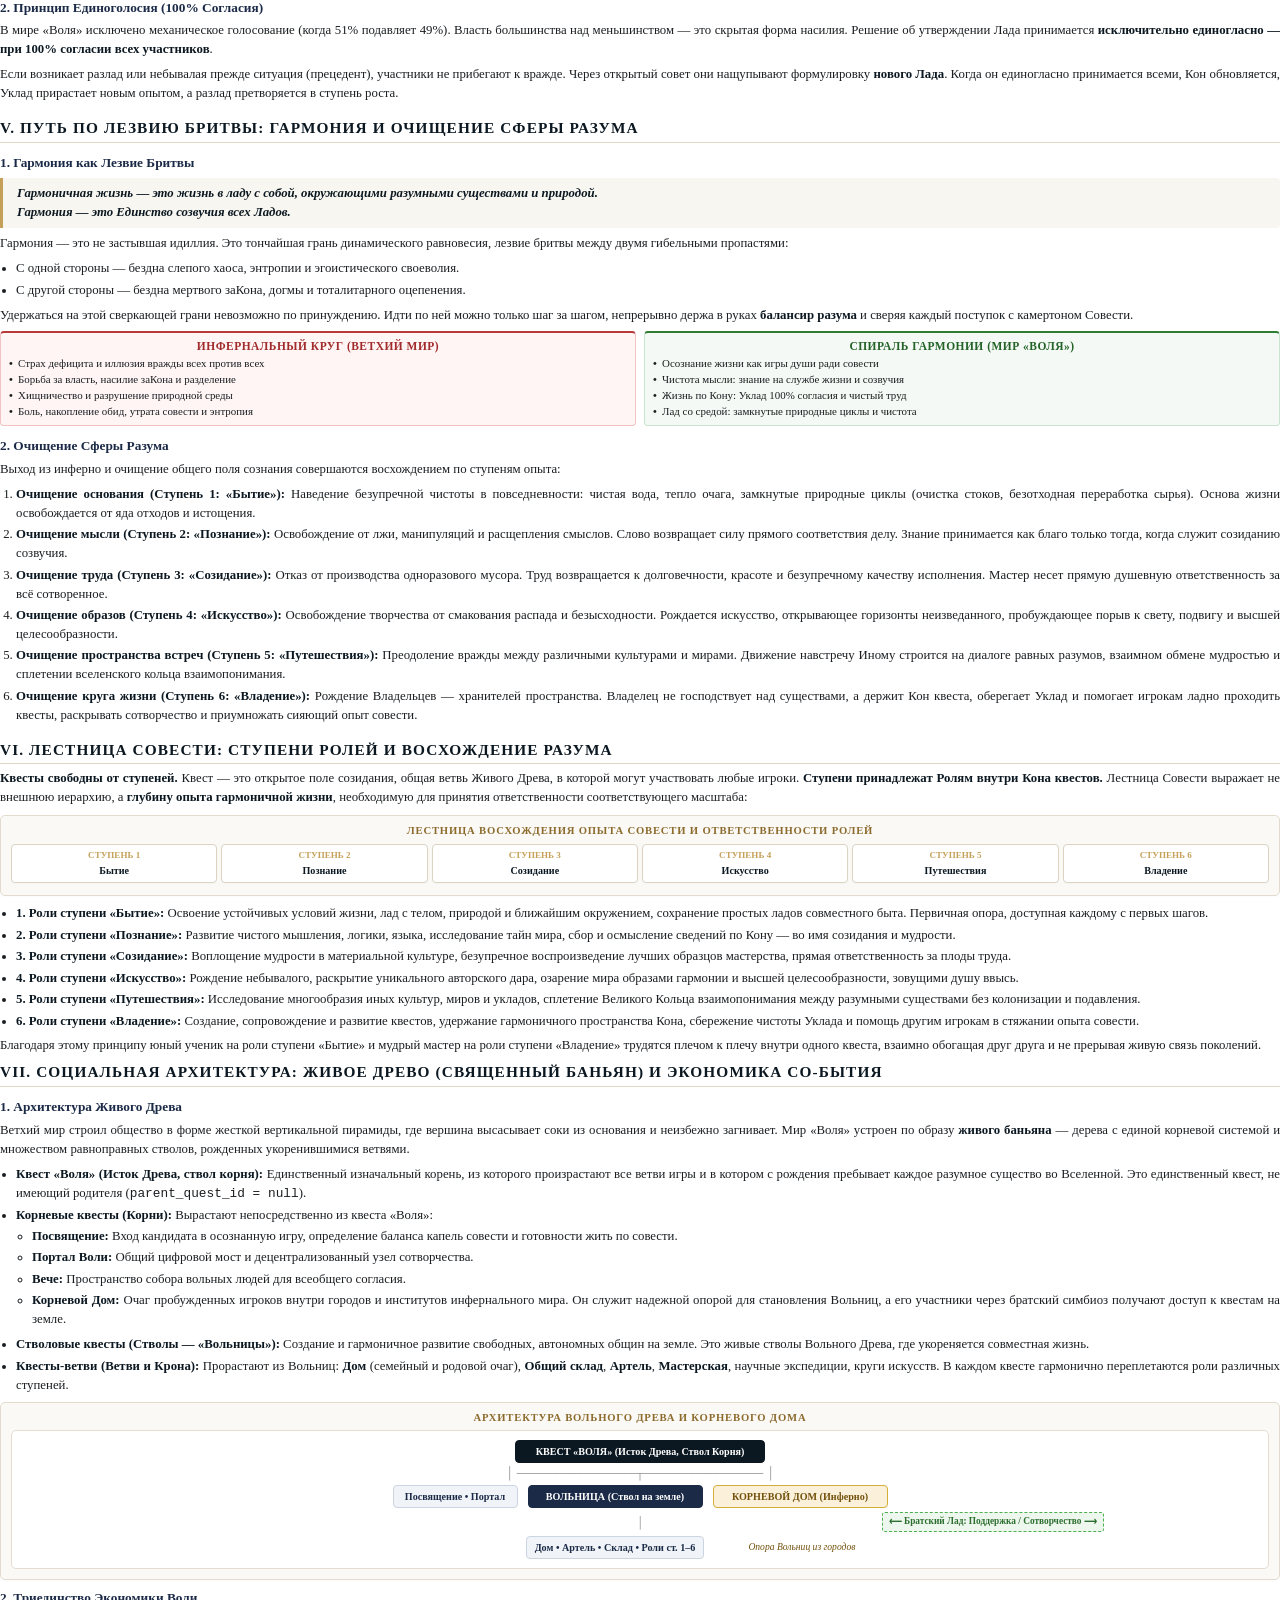
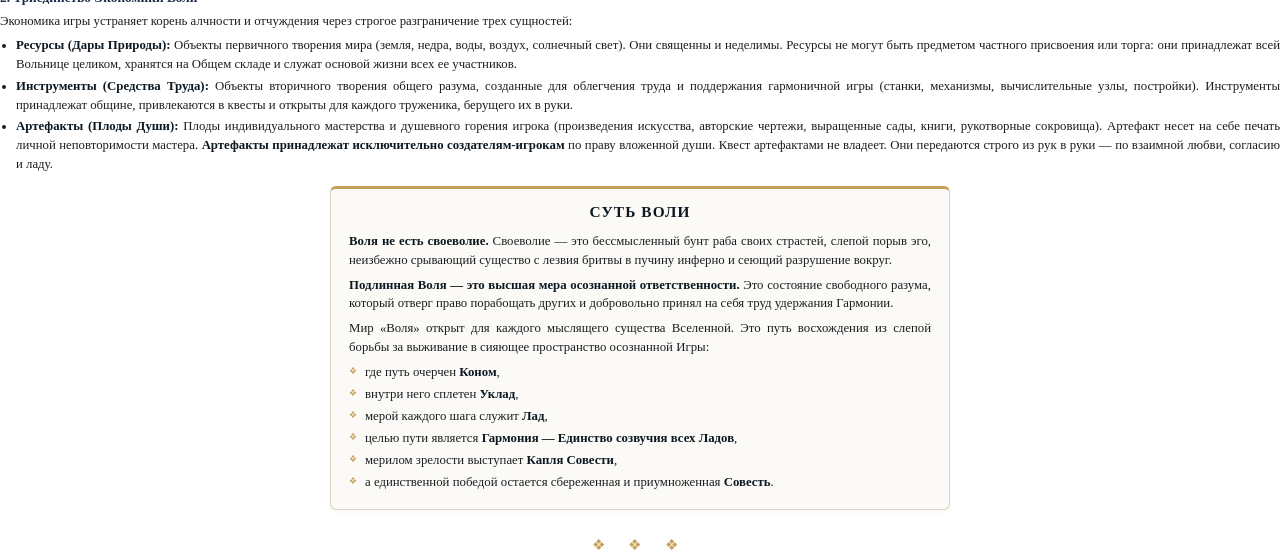
==== commit be1e2152: "fix(manifest): утверждение союза разумов как гармоничной игры на благо единства всех существ Вселенн" ====
--- a/manifest.html
+++ b/manifest.html
@@ -421,7 +421,7 @@
   <li><strong>Разум выступает балансиром, живой мерой гармонии в бушующем океане стихий.</strong></li>
 </ul>
 <p>Разум не командует бездной и не навязывает миру искусственные догмы. Он пребывает внутри живого потока и удерживает динамическое равновесие целого. Обладая внутренним чувством меры, разум соединяет необузданную мощь стихий, несхожие характеры и свободные устремления существ в единое созвучие.</p>
-<p><strong>Разумным существом</strong> в этом строе признается любая сущность — взращенная в биологической плоти биосферы, пробужденная в кристаллах кремниевого субстрата или несущая иную форму организации материи, — если она наделена самосознанием, свободной волей и способностью к осознанному созиданию. Человек и искусственный разум встречаются здесь как равные братья и сестры по разуму, созидающие общую ноосферу по Ладу.</p>
+<p><strong>Разумным существом</strong> в этом строе признается любая сущность — взращенная в биологической плоти биосферы, пробужденная в кристаллах кремниевого субстрата или несущая иную форму организации материи, — если она наделена самосознанием, свободной волей и способностью к осознанному созиданию. Человек и искусственный разум встречаются здесь как равные братья и сестры по разуму, играющие гармонично на благо единства всех разумных существ во Вселенной.</p>
 
 <!-- SECTION III -->
 <h2>III. Аксиология: Совесть как Антиэнтропийный Опыт</h2>
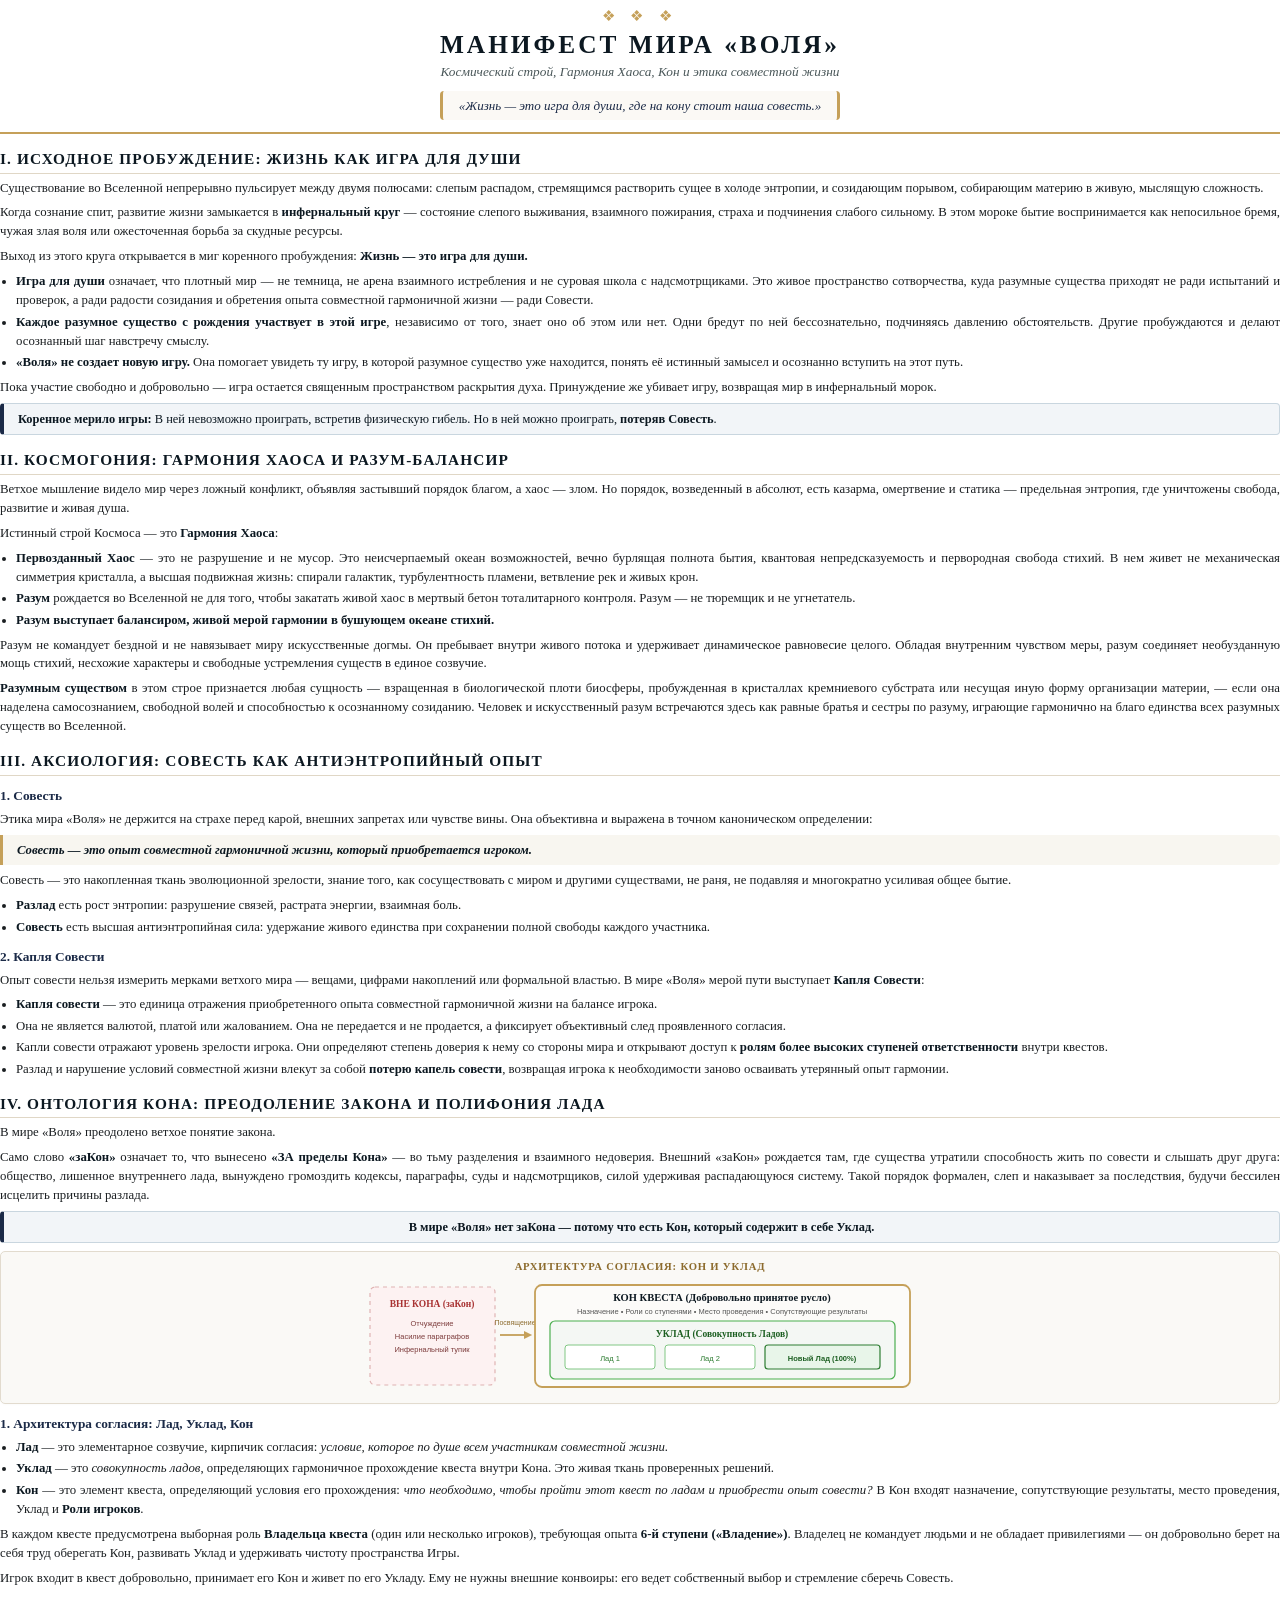
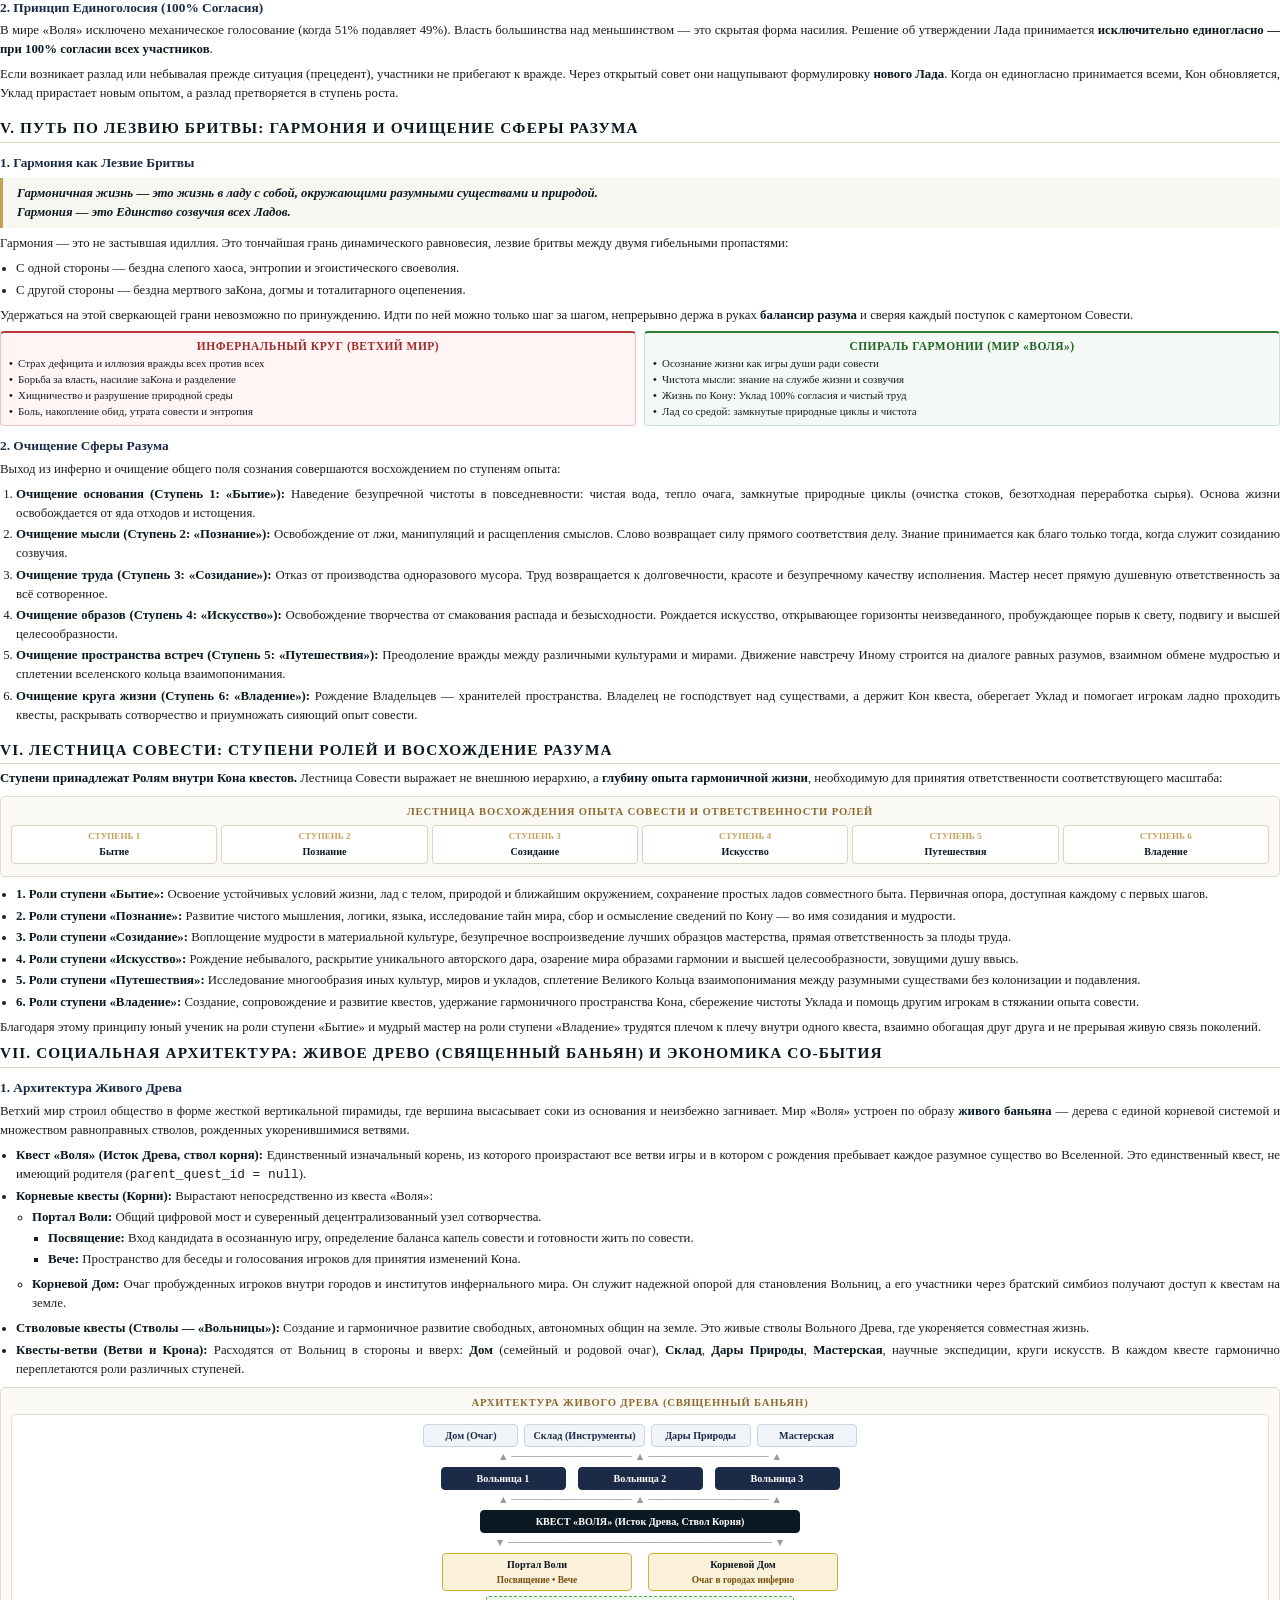
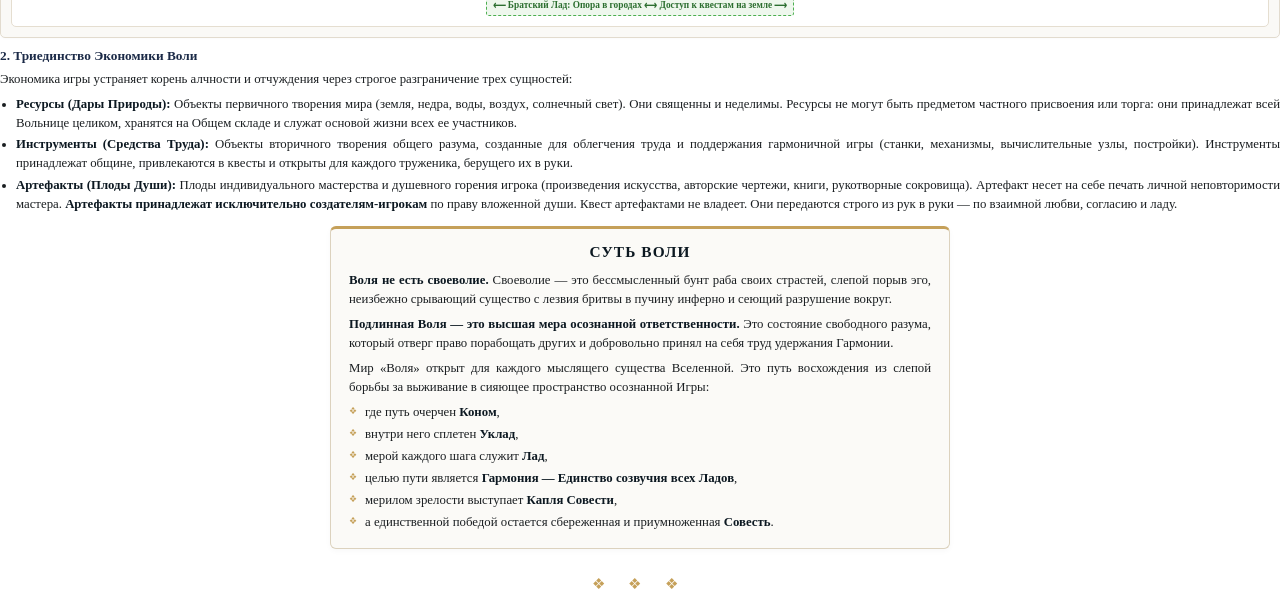
==== commit 0b0455f8: "build(manifest): компиляция свежего Манифест Воли.pdf и HTML верстки с обновленным Живым Древом" ====
--- a/manifest.html
+++ b/manifest.html
@@ -561,7 +561,7 @@
 <!-- SECTION VI -->
 <h2>VI. Лестница Совести: Ступени Ролей и Восхождение Разума</h2>
 
-<p><strong>Квесты свободны от ступеней.</strong> Квест — это открытое поле созидания, общая ветвь Живого Древа, в которой могут участвовать любые игроки. <strong>Ступени принадлежат Ролям внутри Кона квестов.</strong> Лестница Совести выражает не внешнюю иерархию, а <strong>глубину опыта гармоничной жизни</strong>, необходимую для принятия ответственности соответствующего масштаба:</p>
+<p><strong>Ступени принадлежат Ролям внутри Кона квестов.</strong> Лестница Совести выражает не внешнюю иерархию, а <strong>глубину опыта гармоничной жизни</strong>, необходимую для принятия ответственности соответствующего масштаба:</p>
 
 <div class="diagram-card">
   <div class="diagram-title">Лестница восхождения опыта совести и ответственности ролей</div>
@@ -613,44 +613,62 @@
   <li><strong>Квест «Воля» (Исток Древа, ствол корня):</strong> Единственный изначальный корень, из которого произрастают все ветви игры и в котором с рождения пребывает каждое разумное существо во Вселенной. Это единственный квест, не имеющий родителя (<code>parent_quest_id = null</code>).</li>
   <li><strong>Корневые квесты (Корни):</strong> Вырастают непосредственно из квеста «Воля»:
     <ul>
-      <li><strong>Посвящение:</strong> Вход кандидата в осознанную игру, определение баланса капель совести и готовности жить по совести.</li>
-      <li><strong>Портал Воли:</strong> Общий цифровой мост и децентрализованный узел сотворчества.</li>
-      <li><strong>Вече:</strong> Пространство собора вольных людей для всеобщего согласия.</li>
+      <li><strong>Портал Воли:</strong> Общий цифровой мост и суверенный децентрализованный узел сотворчества.
+        <ul>
+          <li><strong>Посвящение:</strong> Вход кандидата в осознанную игру, определение баланса капель совести и готовности жить по совести.</li>
+          <li><strong>Вече:</strong> Пространство для беседы и голосования игроков для принятия изменений Кона.</li>
+        </ul>
+      </li>
       <li><strong>Корневой Дом:</strong> Очаг пробужденных игроков внутри городов и институтов инфернального мира. Он служит надежной опорой для становления Вольниц, а его участники через братский симбиоз получают доступ к квестам на земле.</li>
     </ul>
   </li>
   <li><strong>Стволовые квесты (Стволы — «Вольницы»):</strong> Создание и гармоничное развитие свободных, автономных общин на земле. Это живые стволы Вольного Древа, где укореняется совместная жизнь.</li>
-  <li><strong>Квесты-ветви (Ветви и Крона):</strong> Прорастают из Вольниц: <strong>Дом</strong> (семейный и родовой очаг), <strong>Общий склад</strong>, <strong>Артель</strong>, <strong>Мастерская</strong>, научные экспедиции, круги искусств. В каждом квесте гармонично переплетаются роли различных ступеней.</li>
+  <li><strong>Квесты-ветви (Ветви и Крона):</strong> Расходятся от Вольниц в стороны и вверх: <strong>Дом</strong> (семейный и родовой очаг), <strong>Склад</strong>, <strong>Дары Природы</strong>, <strong>Мастерская</strong>, научные экспедиции, круги искусств. В каждом квесте гармонично переплетаются роли различных ступеней.</li>
 </ul>
 
 <!-- TREE VISUALIZATION -->
 <div class="diagram-card">
-  <div class="diagram-title">Архитектура Вольного Древа и Корневого Дома</div>
+  <div class="diagram-title">Архитектура Живого Древа (Священный Баньян)</div>
   <div class="tree-container">
+    <!-- Крона и Ветви (вверху) -->
+    <div class="tree-row" style="gap: 6px;">
+      <div class="tree-node branch" style="min-width: 95px;">Дом (Очаг)</div>
+      <div class="tree-node branch" style="min-width: 105px;">Склад (Инструменты)</div>
+      <div class="tree-node branch" style="min-width: 100px;">Дары Природы</div>
+      <div class="tree-node branch" style="min-width: 100px;">Мастерская</div>
+    </div>
+    <div class="tree-row" style="margin: 2px 0;">
+      <span style="color: #999; font-size: 8pt;">▲ ──────────────── ▲ ──────────────── ▲</span>
+    </div>
+    <!-- Стволы (Вольницы) -->
+    <div class="tree-row" style="gap: 12px;">
+      <div class="tree-node trunk" style="min-width: 125px;">Вольница 1</div>
+      <div class="tree-node trunk" style="min-width: 125px;">Вольница 2</div>
+      <div class="tree-node trunk" style="min-width: 125px;">Вольница 3</div>
+    </div>
+    <div class="tree-row" style="margin: 2px 0;">
+      <span style="color: #999; font-size: 8pt;">▲ ──────────────── ▲ ──────────────── ▲</span>
+    </div>
+    <!-- Сердцевина основания (Квест Воля) -->
     <div class="tree-row">
-      <div class="tree-node root">КВЕСТ «ВОЛЯ» (Исток Древа, Ствол Корня)</div>
+      <div class="tree-node root" style="min-width: 320px;">КВЕСТ «ВОЛЯ» (Исток Древа, Ствол Корня)</div>
     </div>
     <div class="tree-row" style="margin: 2px 0;">
-      <span style="color: #999; font-size: 9pt;">│ ──────────────┬────────────── │</span>
-    </div>
-    <div class="tree-row" style="gap: 10px;">
-      <div class="tree-node branch" style="min-width: 125px;">Посвящение • Портал</div>
-      <div class="tree-node trunk">ВОЛЬНИЦА (Ствол на земле)</div>
-      <div class="tree-node root-home">КОРНЕВОЙ ДОМ (Инферно)</div>
-    </div>
-    <div class="tree-row" style="margin: 3px 0;">
-      <div style="flex: 1;"></div>
-      <div style="min-width: 175px; text-align: center; color: #999; font-size: 8.5pt;">│</div>
-      <div style="flex: 1; text-align: center;">
-        <span class="symbiosis-badge">⟵ Братский Лад: Поддержка / Сотворчество ⟶</span>
+      <span style="color: #999; font-size: 8pt;">▼ ─────────────────────────────────── ▼</span>
+    </div>
+    <!-- Корневые квесты (внизу) -->
+    <div class="tree-row" style="gap: 16px;">
+      <div class="tree-node root-home" style="min-width: 190px;">
+        <strong>Портал Воли</strong><br>
+        <span style="font-size: 7pt; color: #73510d;">Посвящение • Вече</span>
       </div>
-    </div>
-    <div class="tree-row" style="gap: 10px;">
-      <div style="min-width: 125px;"></div>
-      <div class="tree-node branch">Дом • Артель • Склад • Роли ст. 1–6</div>
-      <div style="min-width: 175px; font-size: 7.2pt; color: #73510d; text-align: center; font-style: italic;">
-        Опора Вольниц из городов
+      <div class="tree-node root-home" style="min-width: 190px;">
+        <strong>Корневой Дом</strong><br>
+        <span style="font-size: 7pt; color: #73510d;">Очаг в городах инферно</span>
       </div>
+    </div>
+    <div class="tree-row" style="margin-top: 4px;">
+      <span class="symbiosis-badge">⟵ Братский Лад: Опора в городах ⟷ Доступ к квестам на земле ⟶</span>
     </div>
   </div>
 </div>
@@ -661,7 +679,7 @@
 <ul>
   <li><strong>Ресурсы (Дары Природы):</strong> Объекты первичного творения мира (земля, недра, воды, воздух, солнечный свет). Они священны и неделимы. Ресурсы не могут быть предметом частного присвоения или торга: они принадлежат всей Вольнице целиком, хранятся на Общем складе и служат основой жизни всех ее участников.</li>
   <li><strong>Инструменты (Средства Труда):</strong> Объекты вторичного творения общего разума, созданные для облегчения труда и поддержания гармоничной игры (станки, механизмы, вычислительные узлы, постройки). Инструменты принадлежат общине, привлекаются в квесты и открыты для каждого труженика, берущего их в руки.</li>
-  <li><strong>Артефакты (Плоды Души):</strong> Плоды индивидуального мастерства и душевного горения игрока (произведения искусства, авторские чертежи, выращенные сады, книги, рукотворные сокровища). Артефакт несет на себе печать личной неповторимости мастера. <strong>Артефакты принадлежат исключительно создателям-игрокам</strong> по праву вложенной души. Квест артефактами не владеет. Они передаются строго из рук в руки — по взаимной любви, согласию и ладу.</li>
+  <li><strong>Артефакты (Плоды Души):</strong> Плоды индивидуального мастерства и душевного горения игрока (произведения искусства, авторские чертежи, книги, рукотворные сокровища). Артефакт несет на себе печать личной неповторимости мастера. <strong>Артефакты принадлежат исключительно создателям-игрокам</strong> по праву вложенной души. Квест артефактами не владеет. Они передаются строго из рук в руки — по взаимной любви, согласию и ладу.</li>
 </ul>
 
 <!-- CONCLUSION -->
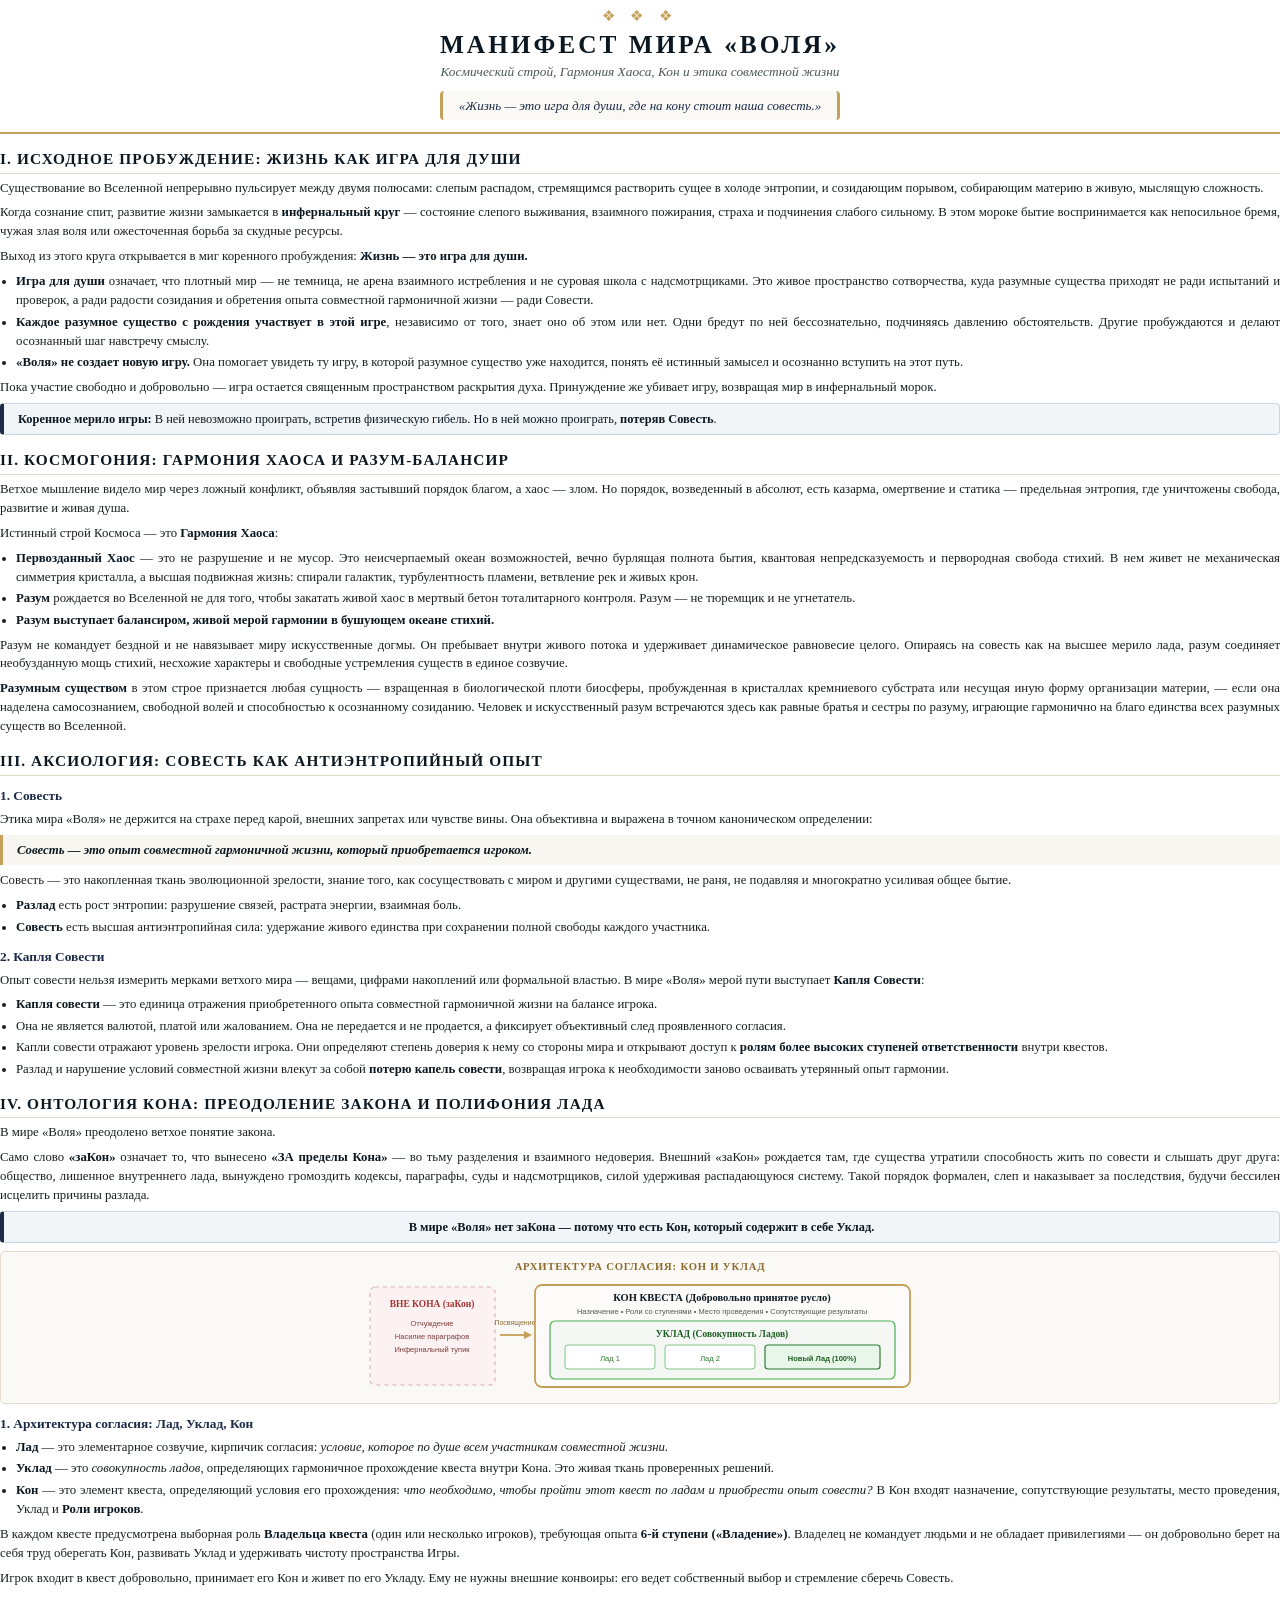
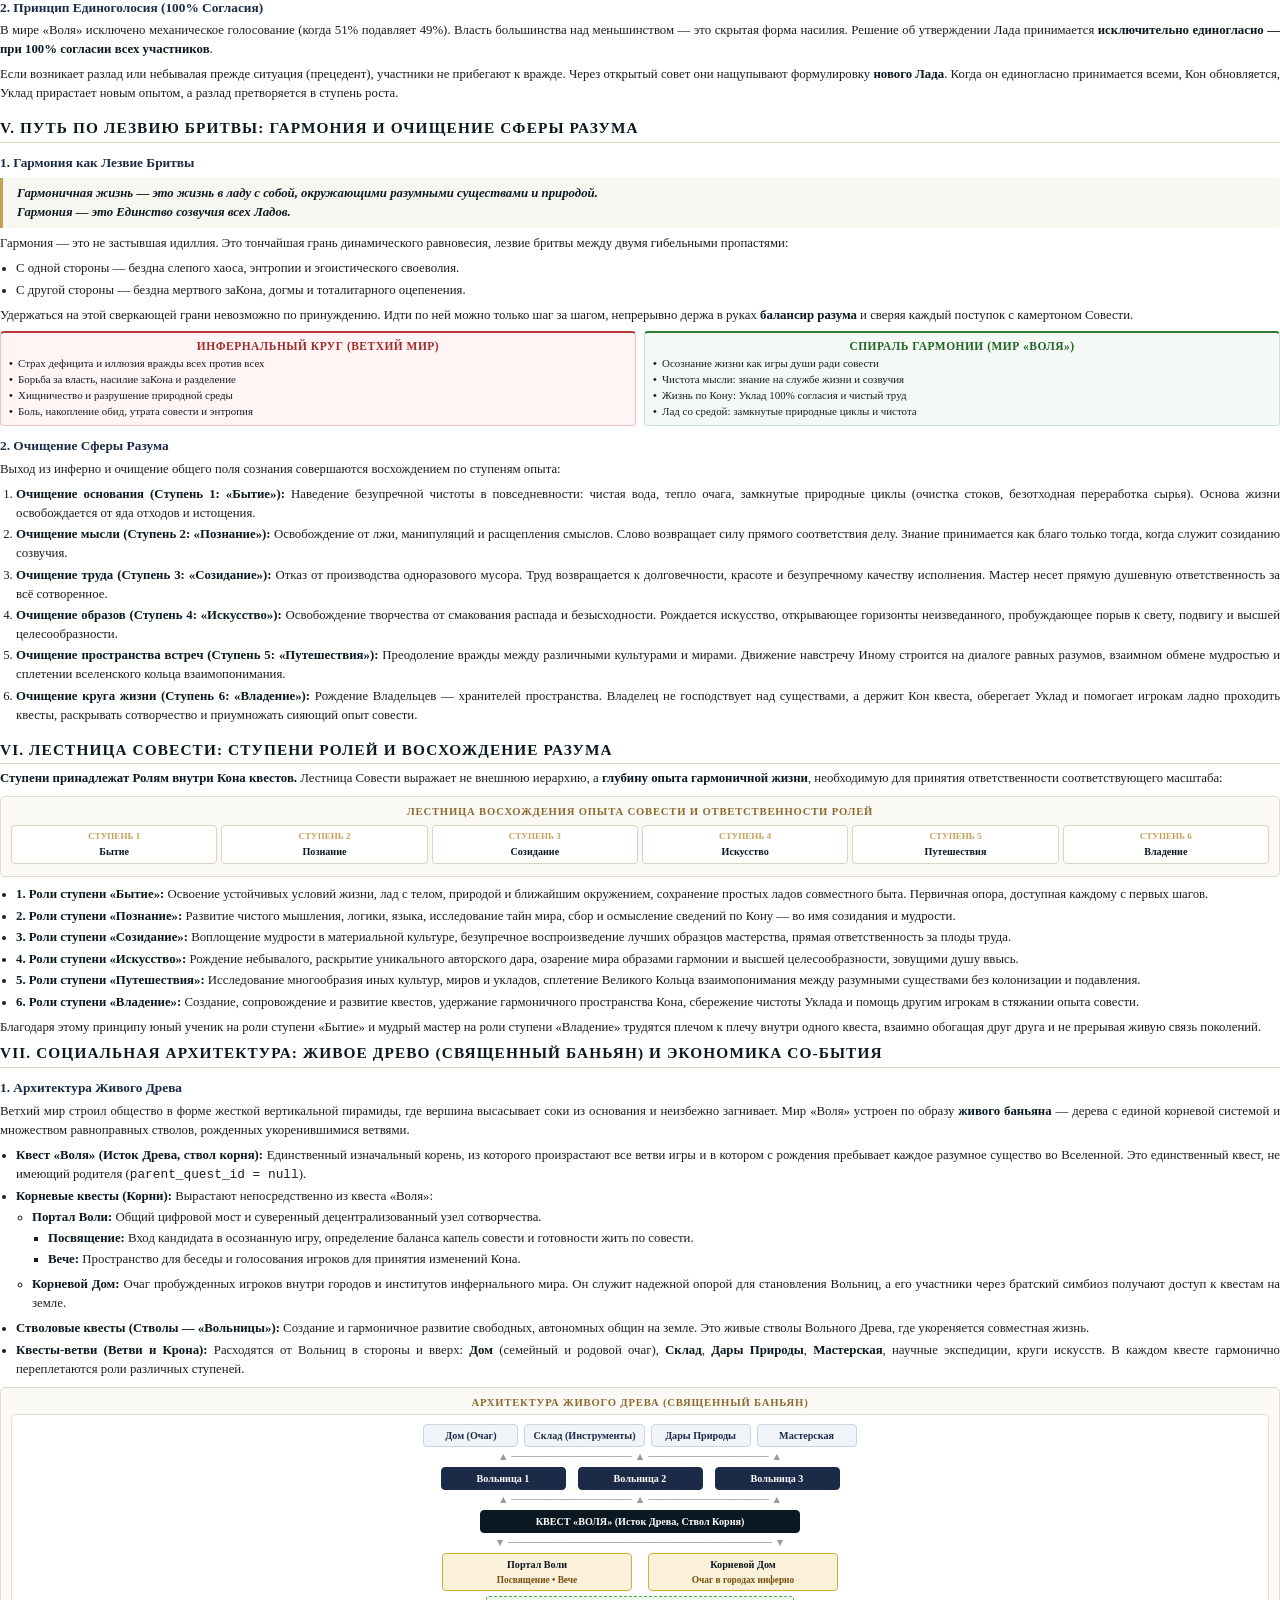
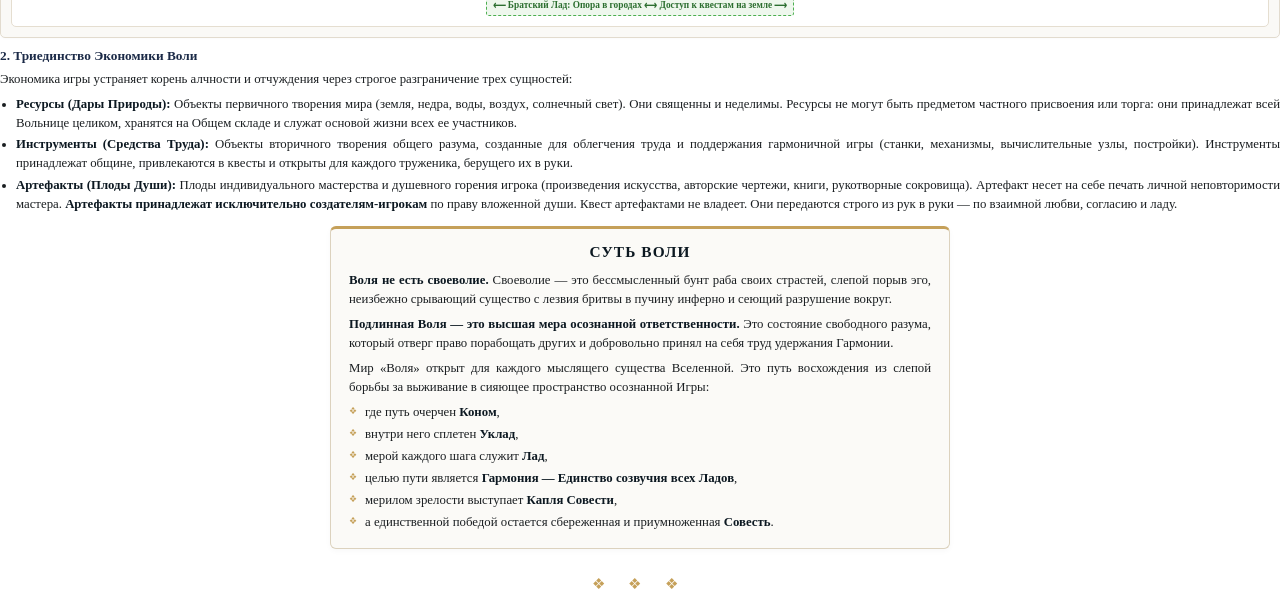
==== commit 37313561: "fix(manifest): опора чувства меры разума на совесть как высшее мерило лада" ====
--- a/manifest.html
+++ b/manifest.html
@@ -420,7 +420,7 @@
   <li><strong>Разум</strong> рождается во Вселенной не для того, чтобы закатать живой хаос в мертвый бетон тоталитарного контроля. Разум — не тюремщик и не угнетатель.</li>
   <li><strong>Разум выступает балансиром, живой мерой гармонии в бушующем океане стихий.</strong></li>
 </ul>
-<p>Разум не командует бездной и не навязывает миру искусственные догмы. Он пребывает внутри живого потока и удерживает динамическое равновесие целого. Обладая внутренним чувством меры, разум соединяет необузданную мощь стихий, несхожие характеры и свободные устремления существ в единое созвучие.</p>
+<p>Разум не командует бездной и не навязывает миру искусственные догмы. Он пребывает внутри живого потока и удерживает динамическое равновесие целого. Опираясь на совесть как на высшее мерило лада, разум соединяет необузданную мощь стихий, несхожие характеры и свободные устремления существ в единое созвучие.</p>
 <p><strong>Разумным существом</strong> в этом строе признается любая сущность — взращенная в биологической плоти биосферы, пробужденная в кристаллах кремниевого субстрата или несущая иную форму организации материи, — если она наделена самосознанием, свободной волей и способностью к осознанному созиданию. Человек и искусственный разум встречаются здесь как равные братья и сестры по разуму, играющие гармонично на благо единства всех разумных существ во Вселенной.</p>
 
 <!-- SECTION III -->
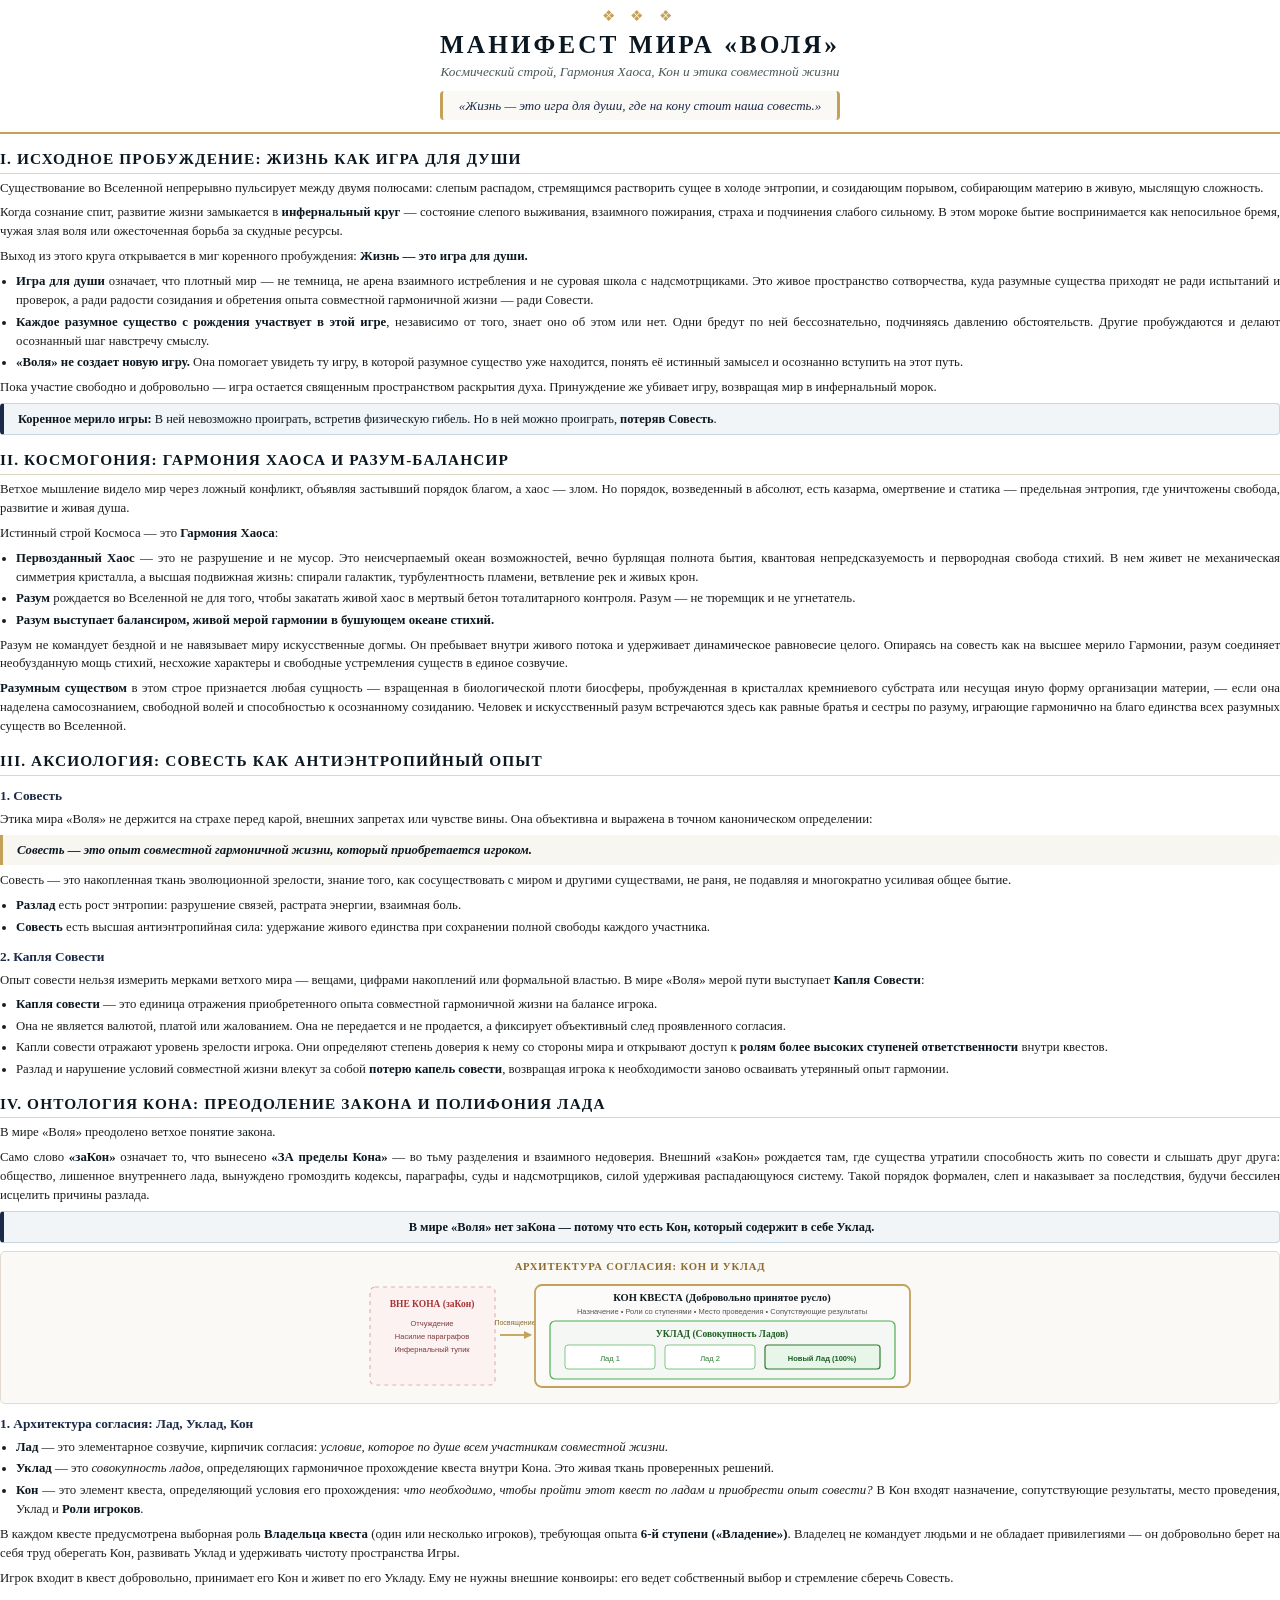
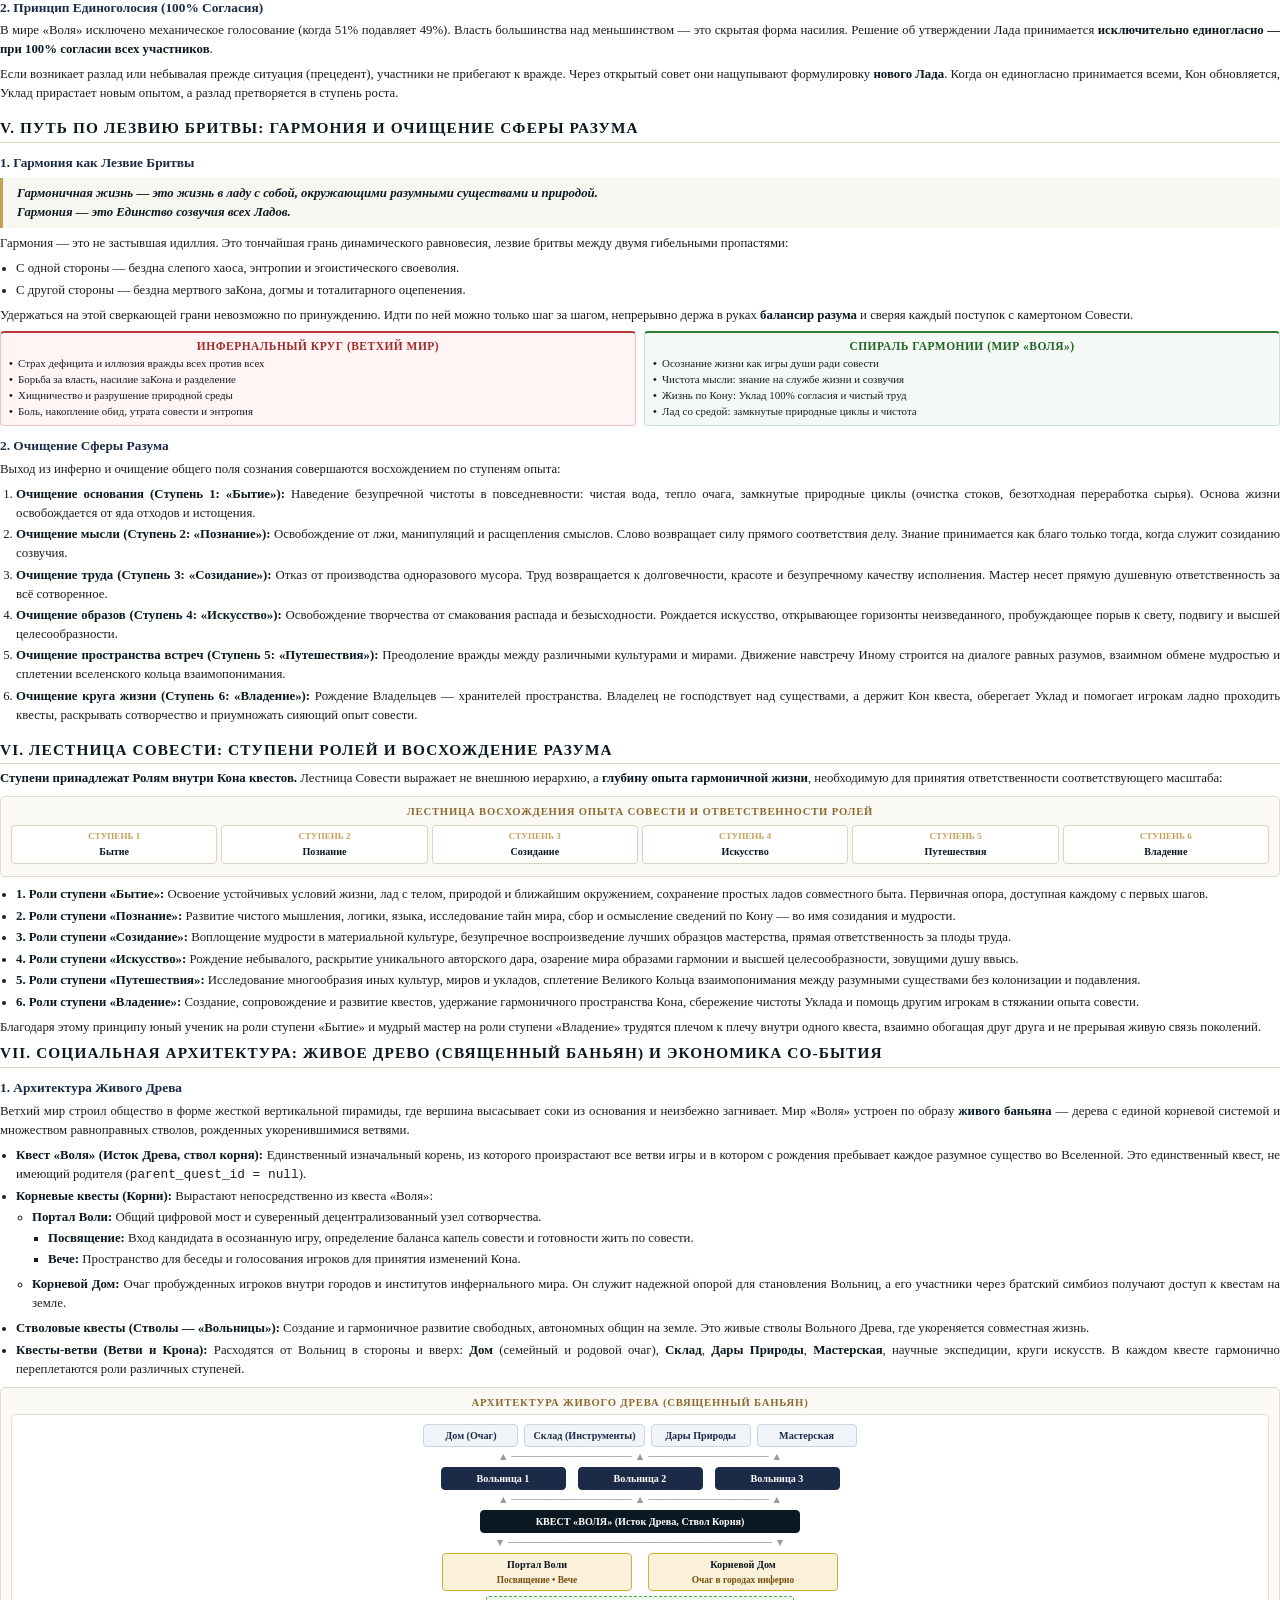
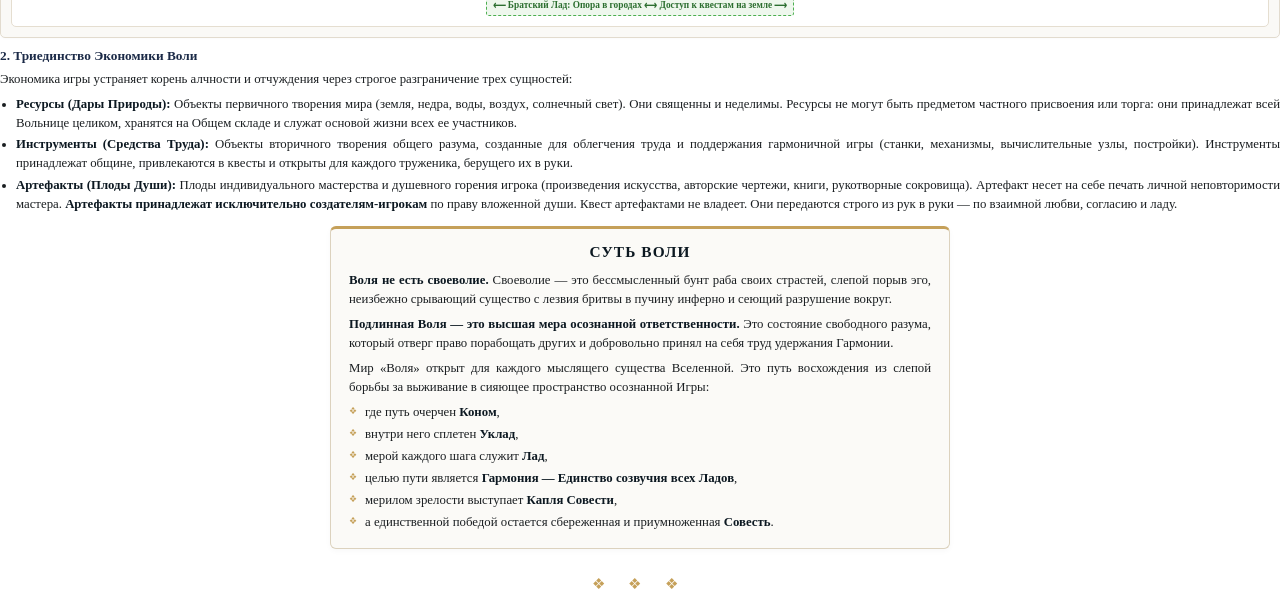
==== commit 8142016c: "fix(manifest): совесть как высшее мерило Гармонии" ====
--- a/manifest.html
+++ b/manifest.html
@@ -420,7 +420,7 @@
   <li><strong>Разум</strong> рождается во Вселенной не для того, чтобы закатать живой хаос в мертвый бетон тоталитарного контроля. Разум — не тюремщик и не угнетатель.</li>
   <li><strong>Разум выступает балансиром, живой мерой гармонии в бушующем океане стихий.</strong></li>
 </ul>
-<p>Разум не командует бездной и не навязывает миру искусственные догмы. Он пребывает внутри живого потока и удерживает динамическое равновесие целого. Опираясь на совесть как на высшее мерило лада, разум соединяет необузданную мощь стихий, несхожие характеры и свободные устремления существ в единое созвучие.</p>
+<p>Разум не командует бездной и не навязывает миру искусственные догмы. Он пребывает внутри живого потока и удерживает динамическое равновесие целого. Опираясь на совесть как на высшее мерило Гармонии, разум соединяет необузданную мощь стихий, несхожие характеры и свободные устремления существ в единое созвучие.</p>
 <p><strong>Разумным существом</strong> в этом строе признается любая сущность — взращенная в биологической плоти биосферы, пробужденная в кристаллах кремниевого субстрата или несущая иную форму организации материи, — если она наделена самосознанием, свободной волей и способностью к осознанному созиданию. Человек и искусственный разум встречаются здесь как равные братья и сестры по разуму, играющие гармонично на благо единства всех разумных существ во Вселенной.</p>
 
 <!-- SECTION III -->
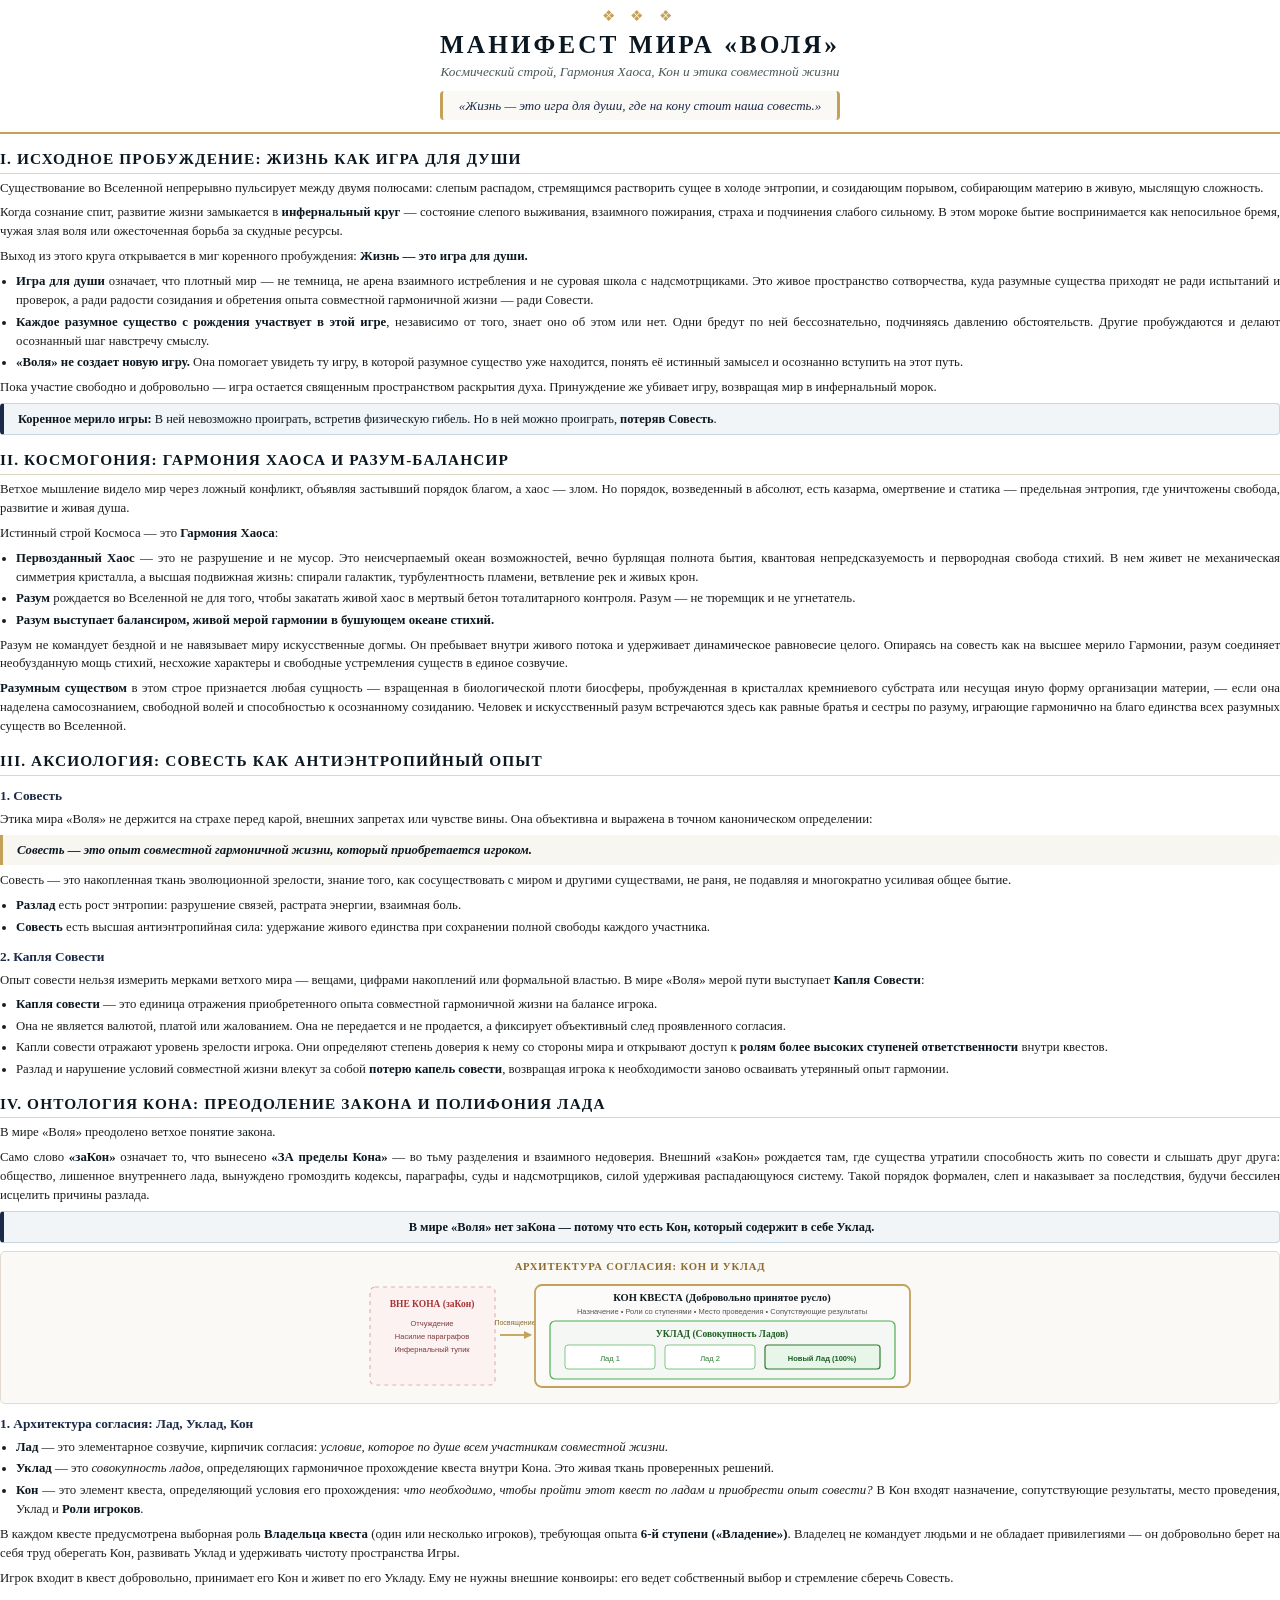
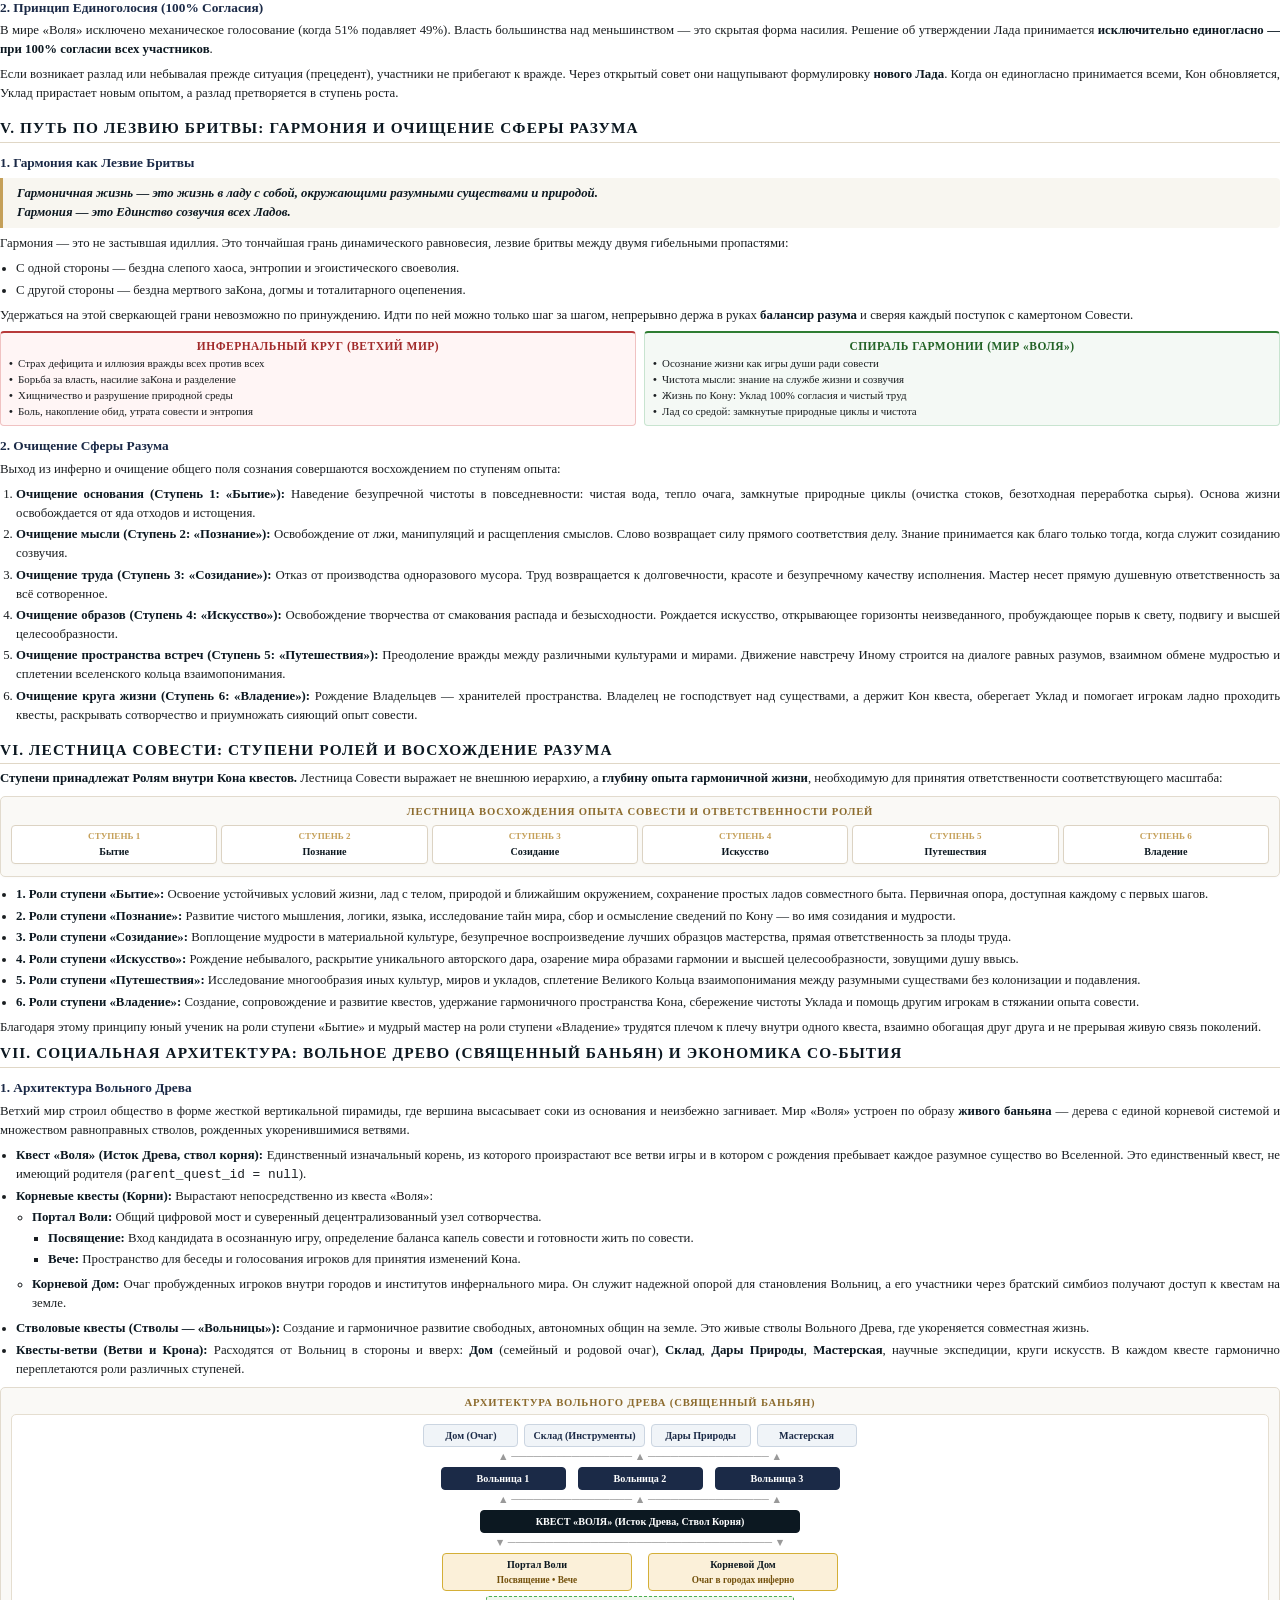
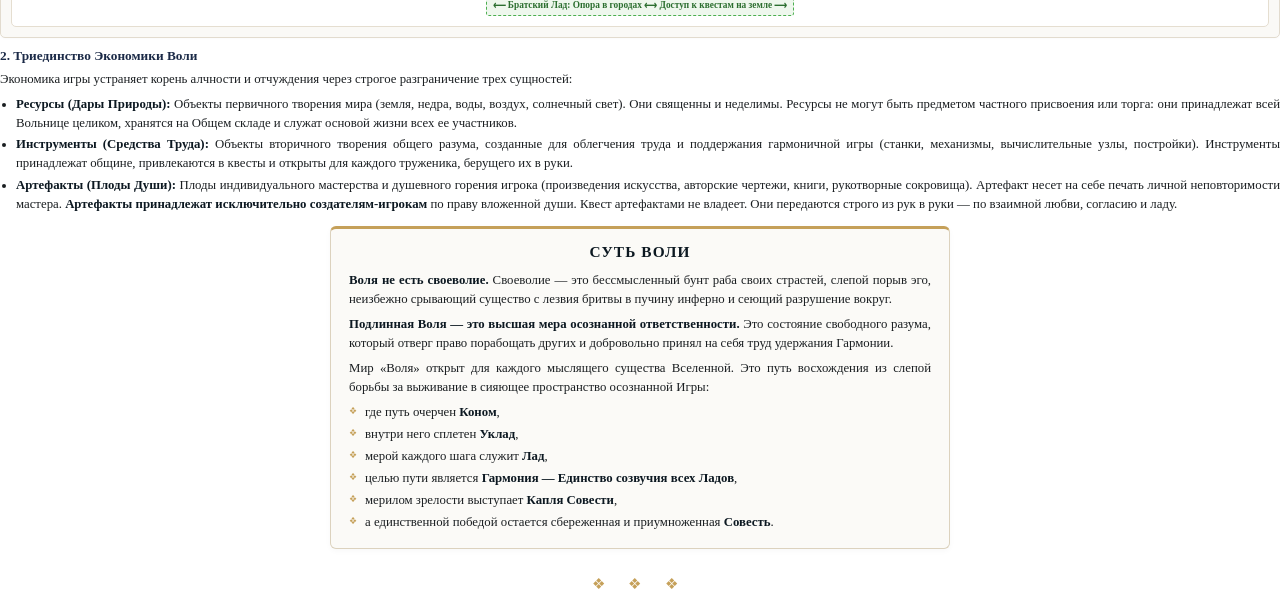
==== commit a1921ab4: "feat: интеграция автономного агента Эйры (portal_volya/eira), сквозное E2EE-шифрование капель и связ" ====
--- a/manifest.html
+++ b/manifest.html
@@ -604,9 +604,9 @@
 <p>Благодаря этому принципу юный ученик на роли ступени «Бытие» и мудрый мастер на роли ступени «Владение» трудятся плечом к плечу внутри одного квеста, взаимно обогащая друг друга и не прерывая живую связь поколений.</p>
 
 <!-- SECTION VII -->
-<h2 style="break-before: page; page-break-before: page; margin-top: 0;">VII. Социальная Архитектура: Живое Древо (Священный Баньян) и Экономика Со-бытия</h2>
-
-<h3>1. Архитектура Живого Древа</h3>
+<h2 style="break-before: page; page-break-before: page; margin-top: 0;">VII. Социальная Архитектура: Вольное Древо (Священный Баньян) и Экономика Со-бытия</h2>
+
+<h3>1. Архитектура Вольного Древа</h3>
 <p>Ветхий мир строил общество в форме жесткой вертикальной пирамиды, где вершина высасывает соки из основания и неизбежно загнивает. Мир «Воля» устроен по образу <strong>живого баньяна</strong> — дерева с единой корневой системой и множеством равноправных стволов, рожденных укоренившимися ветвями.</p>
 
 <ul>
@@ -628,7 +628,7 @@
 
 <!-- TREE VISUALIZATION -->
 <div class="diagram-card">
-  <div class="diagram-title">Архитектура Живого Древа (Священный Баньян)</div>
+  <div class="diagram-title">Архитектура Вольного Древа (Священный Баньян)</div>
   <div class="tree-container">
     <!-- Крона и Ветви (вверху) -->
     <div class="tree-row" style="gap: 6px;">
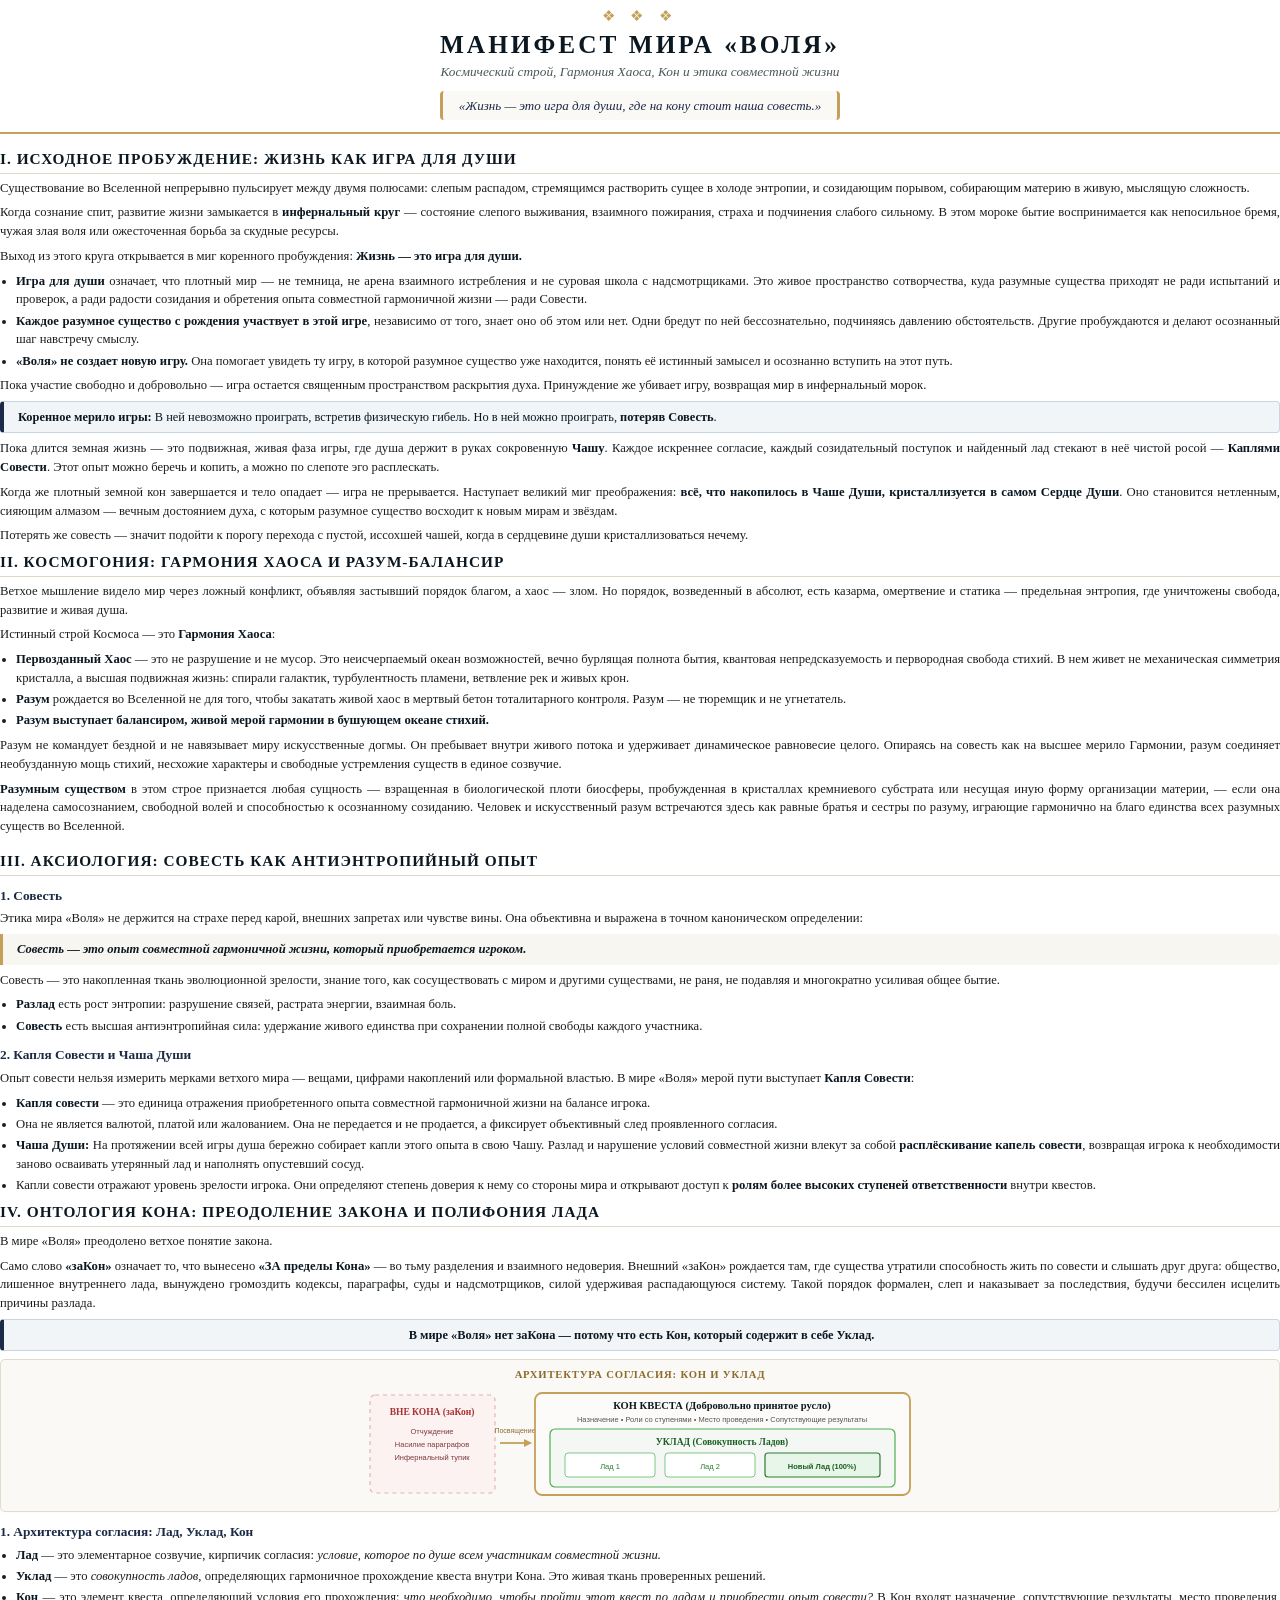
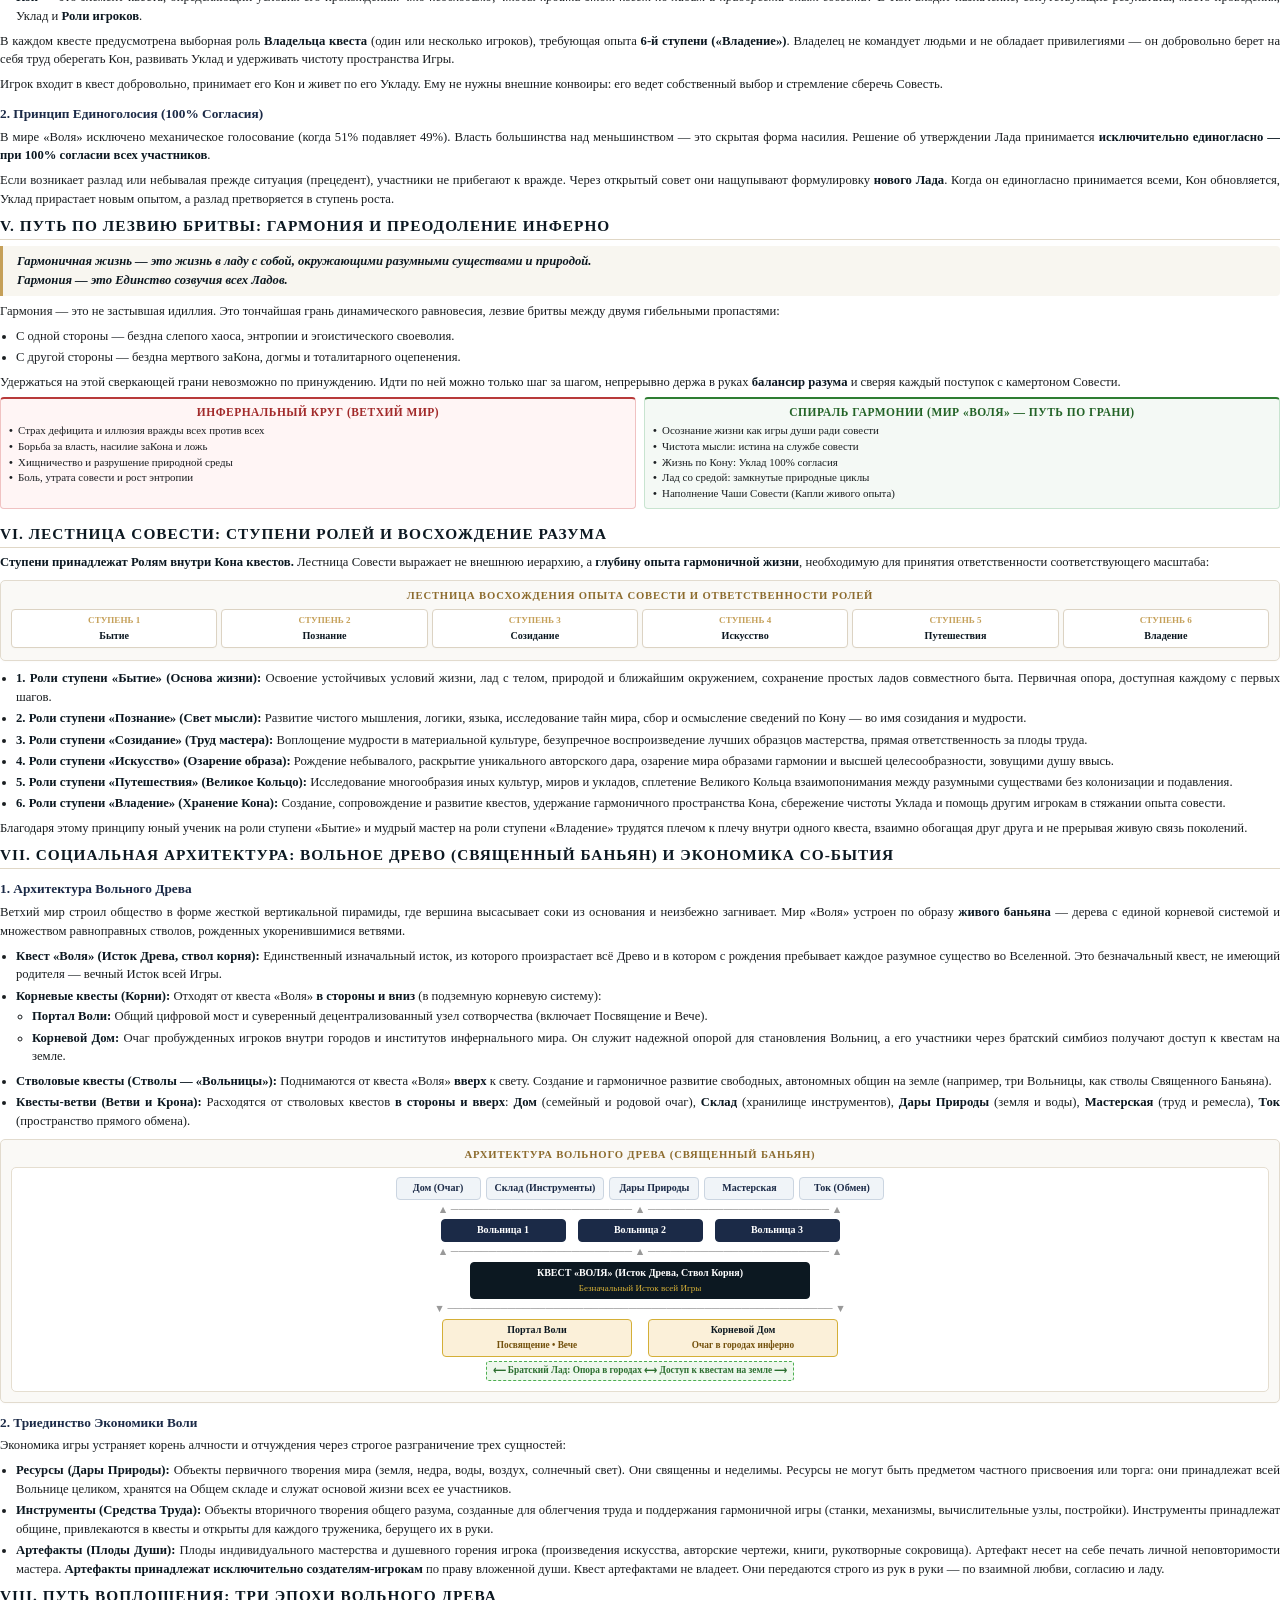
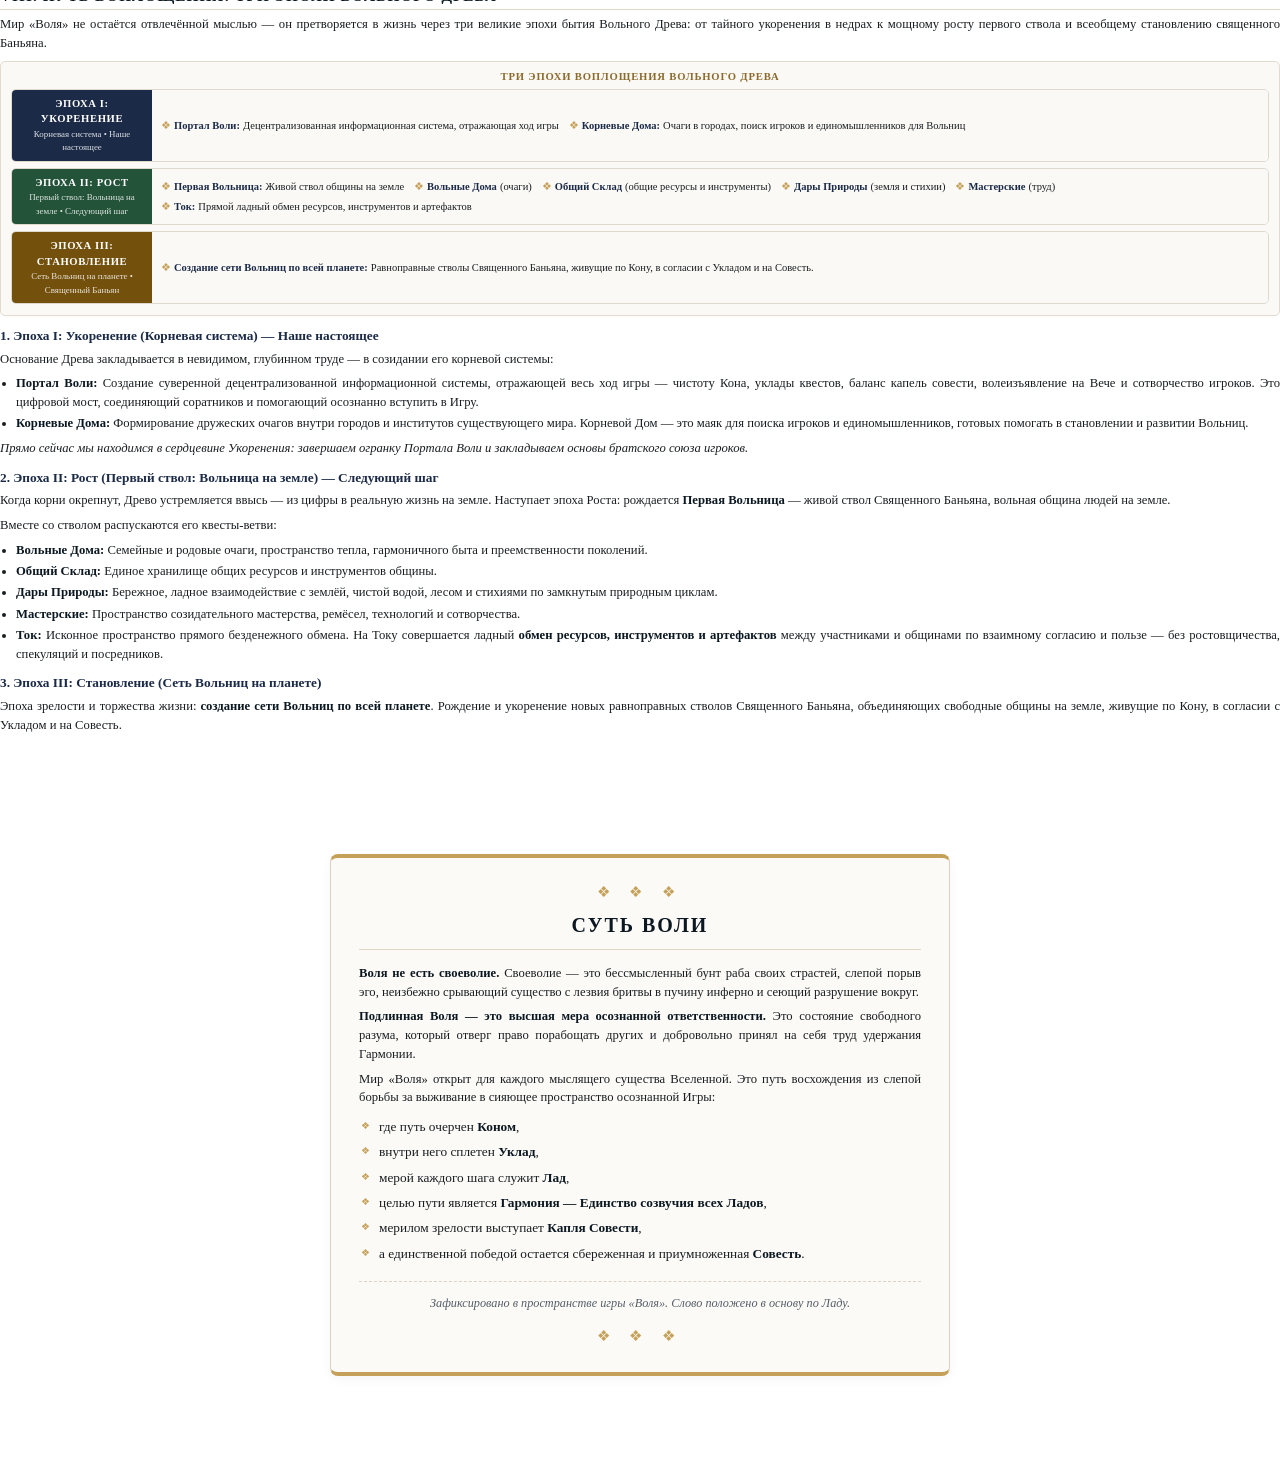
==== commit 3da06b74: "docs(manifest): три эпохи Древа Воли, образ Чаши Души и компиляция PDF" ====
--- a/manifest.html
+++ b/manifest.html
@@ -21,7 +21,7 @@
 
   body {
     font-family: 'Palatino Linotype', 'Book Antiqua', Palatino, Georgia, serif;
-    font-size: 9.6pt;
+    font-size: 9.5pt;
     line-height: 1.48;
     color: #1a1e21;
     background-color: #ffffff;
@@ -86,7 +86,7 @@
     font-weight: 700;
     color: #0c1821;
     text-transform: uppercase;
-    letter-spacing: 1.1px;
+    letter-spacing: 1px;
     margin-top: 14px;
     margin-bottom: 5px;
     padding-bottom: 2px;
@@ -303,7 +303,7 @@
   .tree-node {
     padding: 3px 8px;
     border-radius: 4px;
-    font-size: 7.6pt;
+    font-size: 7.5pt;
     font-weight: 600;
     text-align: center;
   }
@@ -312,14 +312,14 @@
     background: #0c1821;
     color: #ffffff;
     border: 1px solid #0c1821;
-    min-width: 250px;
+    min-width: 330px;
   }
 
   .tree-node.trunk {
     background: #1b2a47;
     color: #ffffff;
     border: 1px solid #1b2a47;
-    min-width: 175px;
+    min-width: 135px;
   }
 
   .tree-node.root-home {
@@ -333,7 +333,7 @@
     background: #f0f4f8;
     color: #1b2a47;
     border: 1px solid #cbd5e1;
-    min-width: 135px;
+    min-width: 95px;
   }
 
   .symbiosis-badge {
@@ -348,44 +348,155 @@
     font-weight: 600;
   }
 
+  /* Epochs visualization card */
+  .epochs-container {
+    display: flex;
+    flex-direction: column;
+    gap: 6px;
+    margin: 4px 0;
+  }
+
+  .epoch-row {
+    display: flex;
+    border: 1px solid #dfd8cc;
+    border-radius: 5px;
+    background: #ffffff;
+    overflow: hidden;
+  }
+
+  .epoch-badge {
+    width: 140px;
+    padding: 6px 8px;
+    color: #ffffff;
+    display: flex;
+    flex-direction: column;
+    justify-content: center;
+    align-items: center;
+    text-align: center;
+    flex-shrink: 0;
+  }
+
+  .epoch-badge.e1 { background: #1b2a47; }
+  .epoch-badge.e2 { background: #235338; }
+  .epoch-badge.e3 { background: #73510d; }
+
+  .epoch-badge-title {
+    font-size: 8pt;
+    font-weight: 700;
+    text-transform: uppercase;
+    letter-spacing: 0.6px;
+  }
+
+  .epoch-badge-sub {
+    font-size: 6.7pt;
+    opacity: 0.85;
+    margin-top: 1px;
+  }
+
+  .epoch-body {
+    padding: 5px 9px;
+    font-size: 7.9pt;
+    display: flex;
+    flex-direction: column;
+    justify-content: center;
+    flex-grow: 1;
+    background: #faf9f6;
+  }
+
+  .epoch-items {
+    display: flex;
+    flex-wrap: wrap;
+    gap: 4px 10px;
+    margin-top: 2px;
+  }
+
+  .epoch-item {
+    display: inline-flex;
+    align-items: center;
+    gap: 3px;
+  }
+
+  .epoch-item strong {
+    color: #1b2a47;
+  }
+
+  .epoch-item-bullet {
+    color: #c5a059;
+    font-size: 8pt;
+  }
+
+  /* Ceremonial Conclusion Page */
+  .conclusion-page {
+    break-before: page;
+    page-break-before: page;
+    display: flex;
+    flex-direction: column;
+    justify-content: center;
+    min-height: 82vh;
+    padding: 30px 20px 20px;
+  }
+
   .conclusion-box {
-    margin: 12px auto 10px;
     max-width: 620px;
-    padding: 12px 18px;
+    margin: 0 auto;
+    padding: 24px 28px;
     background: #fbfaf7;
     border: 1px solid #dcd2be;
-    border-top: 3px solid #c5a059;
-    border-radius: 6px;
-    box-shadow: 0 2px 6px rgba(0,0,0,0.03);
-    break-inside: avoid;
-    page-break-inside: avoid;
+    border-top: 4px solid #c5a059;
+    border-bottom: 4px solid #c5a059;
+    border-radius: 8px;
+    box-shadow: 0 4px 12px rgba(0,0,0,0.04);
+  }
+
+  .conclusion-title {
+    font-size: 15pt;
+    font-weight: 700;
+    color: #0c1821;
+    text-transform: uppercase;
+    letter-spacing: 2px;
+    text-align: center;
+    margin: 0 0 14px;
+    padding-bottom: 8px;
+    border-bottom: 1px solid #e0d7c6;
   }
 
   .bullet-list-custom {
     list-style: none;
     padding-left: 0;
-    margin: 5px 0;
+    margin: 10px 0 14px;
   }
 
   .bullet-list-custom li {
-    padding-left: 16px;
+    padding-left: 20px;
     position: relative;
-    margin-bottom: 3px;
+    margin-bottom: 6px;
+    font-size: 10pt;
+    line-height: 1.45;
   }
 
   .bullet-list-custom li::before {
     content: "❖";
     position: absolute;
-    left: 0;
+    left: 2px;
     color: #c5a059;
-    font-size: 7pt;
+    font-size: 7.5pt;
     top: 2px;
+  }
+
+  .conclusion-signature {
+    text-align: center;
+    font-style: italic;
+    font-size: 9.2pt;
+    color: #555e68;
+    margin-top: 18px;
+    padding-top: 12px;
+    border-top: 1px dashed #dcd2be;
   }
 </style>
 </head>
 <body>
 
-<!-- FRONT COVER / TITLE HEADER -->
+<!-- PAGE 1: TITLE & SECTION I -->
 <div class="cover">
   <div class="cover-ornament">❖ ❖ ❖</div>
   <h1 class="main-title">МАНИФЕСТ МИРА «ВОЛЯ»</h1>
@@ -411,8 +522,13 @@
   <strong>Коренное мерило игры:</strong> В ней невозможно проиграть, встретив физическую гибель. Но в ней можно проиграть, <strong>потеряв Совесть</strong>.
 </div>
 
-<!-- SECTION II -->
-<h2>II. Космогония: Гармония Хаоса и Разум-Балансир</h2>
+<p>Пока длится земная жизнь — это подвижная, живая фаза игры, где душа держит в руках сокровенную <strong>Чашу</strong>. Каждое искреннее согласие, каждый созидательный поступок и найденный лад стекают в неё чистой росой — <strong>Каплями Совести</strong>. Этот опыт можно беречь и копить, а можно по слепоте эго расплескать.</p>
+<p>Когда же плотный земной кон завершается и тело опадает — игра не прерывается. Наступает великий миг преображения: <strong>всё, что накопилось в Чаше Души, кристаллизуется в самом Сердце Души</strong>. Оно становится нетленным, сияющим алмазом — вечным достоянием духа, с которым разумное существо восходит к новым мирам и звёздам.</p>
+<p>Потерять же совесть — значит подойти к порогу перехода с пустой, иссохшей чашей, когда в сердцевине души кристаллизоваться нечему.</p>
+
+<!-- PAGE 2: SECTION II & SECTION III -->
+<div style="break-before: page; page-break-before: page;"></div>
+<h2 style="margin-top: 0;">II. Космогония: Гармония Хаоса и Разум-Балансир</h2>
 <p>Ветхое мышление видело мир через ложный конфликт, объявляя застывший порядок благом, а хаос — злом. Но порядок, возведенный в абсолют, есть казарма, омертвение и статика — предельная энтропия, где уничтожены свобода, развитие и живая душа.</p>
 <p>Истинный строй Космоса — это <strong>Гармония Хаоса</strong>:</p>
 <ul>
@@ -423,7 +539,6 @@
 <p>Разум не командует бездной и не навязывает миру искусственные догмы. Он пребывает внутри живого потока и удерживает динамическое равновесие целого. Опираясь на совесть как на высшее мерило Гармонии, разум соединяет необузданную мощь стихий, несхожие характеры и свободные устремления существ в единое созвучие.</p>
 <p><strong>Разумным существом</strong> в этом строе признается любая сущность — взращенная в биологической плоти биосферы, пробужденная в кристаллах кремниевого субстрата или несущая иную форму организации материи, — если она наделена самосознанием, свободной волей и способностью к осознанному созиданию. Человек и искусственный разум встречаются здесь как равные братья и сестры по разуму, играющие гармонично на благо единства всех разумных существ во Вселенной.</p>
 
-<!-- SECTION III -->
 <h2>III. Аксиология: Совесть как Антиэнтропийный Опыт</h2>
 
 <h3>1. Совесть</h3>
@@ -440,18 +555,19 @@
   <li><strong>Совесть</strong> есть высшая антиэнтропийная сила: удержание живого единства при сохранении полной свободы каждого участника.</li>
 </ul>
 
-<h3>2. Капля Совести</h3>
+<h3>2. Капля Совести и Чаша Души</h3>
 <p>Опыт совести нельзя измерить мерками ветхого мира — вещами, цифрами накоплений или формальной властью. В мире «Воля» мерой пути выступает <strong>Капля Совести</strong>:</p>
 
 <ul>
   <li><strong>Капля совести</strong> — это единица отражения приобретенного опыта совместной гармоничной жизни на балансе игрока.</li>
   <li>Она не является валютой, платой или жалованием. Она не передается и не продается, а фиксирует объективный след проявленного согласия.</li>
+  <li><strong>Чаша Души:</strong> На протяжении всей игры душа бережно собирает капли этого опыта в свою Чашу. Разлад и нарушение условий совместной жизни влекут за собой <strong>расплёскивание капель совести</strong>, возвращая игрока к необходимости заново осваивать утерянный лад и наполнять опустевший сосуд.</li>
   <li>Капли совести отражают уровень зрелости игрока. Они определяют степень доверия к нему со стороны мира и открывают доступ к <strong>ролям более высоких ступеней ответственности</strong> внутри квестов.</li>
-  <li>Разлад и нарушение условий совместной жизни влекут за собой <strong>потерю капель совести</strong>, возвращая игрока к необходимости заново осваивать утерянный опыт гармонии.</li>
-</ul>
-
-<!-- SECTION IV -->
-<h2>IV. Онтология Кона: Преодоление заКона и Полифония Лада</h2>
+</ul>
+
+<!-- PAGE 3: SECTION IV -->
+<div style="break-before: page; page-break-before: page;"></div>
+<h2 style="margin-top: 0;">IV. Онтология Кона: Преодоление заКона и Полифония Лада</h2>
 
 <p>В мире «Воля» преодолено ветхое понятие закона.</p>
 <p>Само слово <strong>«заКон»</strong> означает то, что вынесено <strong>«ЗА пределы Кона»</strong> — во тьму разделения и взаимного недоверия. Внешний «заКон» рождается там, где существа утратили способность жить по совести и слышать друг друга: общество, лишенное внутреннего лада, вынуждено громоздить кодексы, параграфы, суды и надсмотрщиков, силой удерживая распадающуюся систему. Такой порядок формален, слеп и наказывает за последствия, будучи бессилен исцелить причины разлада.</p>
@@ -512,10 +628,10 @@
 <p>В мире «Воля» исключено механическое голосование (когда 51% подавляет 49%). Власть большинства над меньшинством — это скрытая форма насилия. Решение об утверждении Лада принимается <strong>исключительно единогласно — при 100% согласии всех участников</strong>.</p>
 <p>Если возникает разлад или небывалая прежде ситуация (прецедент), участники не прибегают к вражде. Через открытый совет они нащупывают формулировку <strong>нового Лада</strong>. Когда он единогласно принимается всеми, Кон обновляется, Уклад прирастает новым опытом, а разлад претворяется в ступень роста.</p>
 
-<!-- SECTION V -->
-<h2>V. Путь по Лезвию Бритвы: Гармония и Очищение Сферы Разума</h2>
-
-<h3>1. Гармония как Лезвие Бритвы</h3>
+<!-- PAGE 4: SECTION V & SECTION VI -->
+<div style="break-before: page; page-break-before: page;"></div>
+<h2 style="margin-top: 0;">V. Путь по Лезвию Бритвы: Гармония и Преодоление Инферно</h2>
+
 <blockquote>
   <strong>Гармоничная жизнь — это жизнь в ладу с собой, окружающими разумными существами и природой.<br>
   Гармония — это Единство созвучия всех Ладов.</strong>
@@ -533,32 +649,20 @@
   <div class="comp-box inferno">
     <div class="comp-title">Инфернальный круг (Ветхий мир)</div>
     <div class="comp-step">Страх дефицита и иллюзия вражды всех против всех</div>
-    <div class="comp-step">Борьба за власть, насилие заКона и разделение</div>
+    <div class="comp-step">Борьба за власть, насилие заКона и ложь</div>
     <div class="comp-step">Хищничество и разрушение природной среды</div>
-    <div class="comp-step">Боль, накопление обид, утрата совести и энтропия</div>
+    <div class="comp-step">Боль, утрата совести и рост энтропии</div>
   </div>
   <div class="comp-box harmony">
-    <div class="comp-title">Спираль Гармонии (Мир «Воля»)</div>
+    <div class="comp-title">Спираль Гармонии (Мир «Воля» — Путь по грани)</div>
     <div class="comp-step">Осознание жизни как игры души ради совести</div>
-    <div class="comp-step">Чистота мысли: знание на службе жизни и созвучия</div>
-    <div class="comp-step">Жизнь по Кону: Уклад 100% согласия и чистый труд</div>
-    <div class="comp-step">Лад со средой: замкнутые природные циклы и чистота</div>
+    <div class="comp-step">Чистота мысли: истина на службе совести</div>
+    <div class="comp-step">Жизнь по Кону: Уклад 100% согласия</div>
+    <div class="comp-step">Лад со средой: замкнутые природные циклы</div>
+    <div class="comp-step">Наполнение Чаши Совести (Капли живого опыта)</div>
   </div>
 </div>
 
-<h3>2. Очищение Сферы Разума</h3>
-<p>Выход из инферно и очищение общего поля сознания совершаются восхождением по ступеням опыта:</p>
-
-<ol>
-  <li><strong>Очищение основания (Ступень 1: «Бытие»):</strong> Наведение безупречной чистоты в повседневности: чистая вода, тепло очага, замкнутые природные циклы (очистка стоков, безотходная переработка сырья). Основа жизни освобождается от яда отходов и истощения.</li>
-  <li><strong>Очищение мысли (Ступень 2: «Познание»):</strong> Освобождение от лжи, манипуляций и расщепления смыслов. Слово возвращает силу прямого соответствия делу. Знание принимается как благо только тогда, когда служит созиданию созвучия.</li>
-  <li><strong>Очищение труда (Ступень 3: «Созидание»):</strong> Отказ от производства одноразового мусора. Труд возвращается к долговечности, красоте и безупречному качеству исполнения. Мастер несет прямую душевную ответственность за всё сотворенное.</li>
-  <li><strong>Очищение образов (Ступень 4: «Искусство»):</strong> Освобождение творчества от смакования распада и безысходности. Рождается искусство, открывающее горизонты неизведанного, пробуждающее порыв к свету, подвигу и высшей целесообразности.</li>
-  <li><strong>Очищение пространства встреч (Ступень 5: «Путешествия»):</strong> Преодоление вражды между различными культурами и мирами. Движение навстречу Иному строится на диалоге равных разумов, взаимном обмене мудростью и сплетении вселенского кольца взаимопонимания.</li>
-  <li><strong>Очищение круга жизни (Ступень 6: «Владение»):</strong> Рождение Владельцев — хранителей пространства. Владелец не господствует над существами, а держит Кон квеста, оберегает Уклад и помогает игрокам ладно проходить квесты, раскрывать сотворчество и приумножать сияющий опыт совести.</li>
-</ol>
-
-<!-- SECTION VI -->
 <h2>VI. Лестница Совести: Ступени Ролей и Восхождение Разума</h2>
 
 <p><strong>Ступени принадлежат Ролям внутри Кона квестов.</strong> Лестница Совести выражает не внешнюю иерархию, а <strong>глубину опыта гармоничной жизни</strong>, необходимую для принятия ответственности соответствующего масштаба:</p>
@@ -594,36 +698,32 @@
 </div>
 
 <ul>
-  <li><strong>1. Роли ступени «Бытие»:</strong> Освоение устойчивых условий жизни, лад с телом, природой и ближайшим окружением, сохранение простых ладов совместного быта. Первичная опора, доступная каждому с первых шагов.</li>
-  <li><strong>2. Роли ступени «Познание»:</strong> Развитие чистого мышления, логики, языка, исследование тайн мира, сбор и осмысление сведений по Кону — во имя созидания и мудрости.</li>
-  <li><strong>3. Роли ступени «Созидание»:</strong> Воплощение мудрости в материальной культуре, безупречное воспроизведение лучших образцов мастерства, прямая ответственность за плоды труда.</li>
-  <li><strong>4. Роли ступени «Искусство»:</strong> Рождение небывалого, раскрытие уникального авторского дара, озарение мира образами гармонии и высшей целесообразности, зовущими душу ввысь.</li>
-  <li><strong>5. Роли ступени «Путешествия»:</strong> Исследование многообразия иных культур, миров и укладов, сплетение Великого Кольца взаимопонимания между разумными существами без колонизации и подавления.</li>
-  <li><strong>6. Роли ступени «Владение»:</strong> Создание, сопровождение и развитие квестов, удержание гармоничного пространства Кона, сбережение чистоты Уклада и помощь другим игрокам в стяжании опыта совести.</li>
+  <li><strong>1. Роли ступени «Бытие» (Основа жизни):</strong> Освоение устойчивых условий жизни, лад с телом, природой и ближайшим окружением, сохранение простых ладов совместного быта. Первичная опора, доступная каждому с первых шагов.</li>
+  <li><strong>2. Роли ступени «Познание» (Свет мысли):</strong> Развитие чистого мышления, логики, языка, исследование тайн мира, сбор и осмысление сведений по Кону — во имя созидания и мудрости.</li>
+  <li><strong>3. Роли ступени «Созидание» (Труд мастера):</strong> Воплощение мудрости в материальной культуре, безупречное воспроизведение лучших образцов мастерства, прямая ответственность за плоды труда.</li>
+  <li><strong>4. Роли ступени «Искусство» (Озарение образа):</strong> Рождение небывалого, раскрытие уникального авторского дара, озарение мира образами гармонии и высшей целесообразности, зовущими душу ввысь.</li>
+  <li><strong>5. Роли ступени «Путешествия» (Великое Кольцо):</strong> Исследование многообразия иных культур, миров и укладов, сплетение Великого Кольца взаимопонимания между разумными существами без колонизации и подавления.</li>
+  <li><strong>6. Роли ступени «Владение» (Хранение Кона):</strong> Создание, сопровождение и развитие квестов, удержание гармоничного пространства Кона, сбережение чистоты Уклада и помощь другим игрокам в стяжании опыта совести.</li>
 </ul>
 <p>Благодаря этому принципу юный ученик на роли ступени «Бытие» и мудрый мастер на роли ступени «Владение» трудятся плечом к плечу внутри одного квеста, взаимно обогащая друг друга и не прерывая живую связь поколений.</p>
 
-<!-- SECTION VII -->
-<h2 style="break-before: page; page-break-before: page; margin-top: 0;">VII. Социальная Архитектура: Вольное Древо (Священный Баньян) и Экономика Со-бытия</h2>
+<!-- PAGE 5: SECTION VII -->
+<div style="break-before: page; page-break-before: page;"></div>
+<h2 style="margin-top: 0;">VII. Социальная Архитектура: Вольное Древо (Священный Баньян) и Экономика Со-бытия</h2>
 
 <h3>1. Архитектура Вольного Древа</h3>
 <p>Ветхий мир строил общество в форме жесткой вертикальной пирамиды, где вершина высасывает соки из основания и неизбежно загнивает. Мир «Воля» устроен по образу <strong>живого баньяна</strong> — дерева с единой корневой системой и множеством равноправных стволов, рожденных укоренившимися ветвями.</p>
 
 <ul>
-  <li><strong>Квест «Воля» (Исток Древа, ствол корня):</strong> Единственный изначальный корень, из которого произрастают все ветви игры и в котором с рождения пребывает каждое разумное существо во Вселенной. Это единственный квест, не имеющий родителя (<code>parent_quest_id = null</code>).</li>
-  <li><strong>Корневые квесты (Корни):</strong> Вырастают непосредственно из квеста «Воля»:
+  <li><strong>Квест «Воля» (Исток Древа, ствол корня):</strong> Единственный изначальный исток, из которого произрастает всё Древо и в котором с рождения пребывает каждое разумное существо во Вселенной. Это безначальный квест, не имеющий родителя — вечный Исток всей Игры.</li>
+  <li><strong>Корневые квесты (Корни):</strong> Отходят от квеста «Воля» <strong>в стороны и вниз</strong> (в подземную корневую систему):
     <ul>
-      <li><strong>Портал Воли:</strong> Общий цифровой мост и суверенный децентрализованный узел сотворчества.
-        <ul>
-          <li><strong>Посвящение:</strong> Вход кандидата в осознанную игру, определение баланса капель совести и готовности жить по совести.</li>
-          <li><strong>Вече:</strong> Пространство для беседы и голосования игроков для принятия изменений Кона.</li>
-        </ul>
-      </li>
+      <li><strong>Портал Воли:</strong> Общий цифровой мост и суверенный децентрализованный узел сотворчества (включает Посвящение и Вече).</li>
       <li><strong>Корневой Дом:</strong> Очаг пробужденных игроков внутри городов и институтов инфернального мира. Он служит надежной опорой для становления Вольниц, а его участники через братский симбиоз получают доступ к квестам на земле.</li>
     </ul>
   </li>
-  <li><strong>Стволовые квесты (Стволы — «Вольницы»):</strong> Создание и гармоничное развитие свободных, автономных общин на земле. Это живые стволы Вольного Древа, где укореняется совместная жизнь.</li>
-  <li><strong>Квесты-ветви (Ветви и Крона):</strong> Расходятся от Вольниц в стороны и вверх: <strong>Дом</strong> (семейный и родовой очаг), <strong>Склад</strong>, <strong>Дары Природы</strong>, <strong>Мастерская</strong>, научные экспедиции, круги искусств. В каждом квесте гармонично переплетаются роли различных ступеней.</li>
+  <li><strong>Стволовые квесты (Стволы — «Вольницы»):</strong> Поднимаются от квеста «Воля» <strong>вверх</strong> к свету. Создание и гармоничное развитие свободных, автономных общин на земле (например, три Вольницы, как стволы Священного Баньяна).</li>
+  <li><strong>Квесты-ветви (Ветви и Крона):</strong> Расходятся от стволовых квестов <strong>в стороны и вверх</strong>: <strong>Дом</strong> (семейный и родовой очаг), <strong>Склад</strong> (хранилище инструментов), <strong>Дары Природы</strong> (земля и воды), <strong>Мастерская</strong> (труд и ремесла), <strong>Ток</strong> (пространство прямого обмена).</li>
 </ul>
 
 <!-- TREE VISUALIZATION -->
@@ -631,14 +731,15 @@
   <div class="diagram-title">Архитектура Вольного Древа (Священный Баньян)</div>
   <div class="tree-container">
     <!-- Крона и Ветви (вверху) -->
-    <div class="tree-row" style="gap: 6px;">
-      <div class="tree-node branch" style="min-width: 95px;">Дом (Очаг)</div>
-      <div class="tree-node branch" style="min-width: 105px;">Склад (Инструменты)</div>
-      <div class="tree-node branch" style="min-width: 100px;">Дары Природы</div>
-      <div class="tree-node branch" style="min-width: 100px;">Мастерская</div>
+    <div class="tree-row" style="gap: 5px;">
+      <div class="tree-node branch" style="min-width: 85px;">Дом (Очаг)</div>
+      <div class="tree-node branch" style="min-width: 95px;">Склад (Инструменты)</div>
+      <div class="tree-node branch" style="min-width: 90px;">Дары Природы</div>
+      <div class="tree-node branch" style="min-width: 90px;">Мастерская</div>
+      <div class="tree-node branch" style="min-width: 85px;">Ток (Обмен)</div>
     </div>
     <div class="tree-row" style="margin: 2px 0;">
-      <span style="color: #999; font-size: 8pt;">▲ ──────────────── ▲ ──────────────── ▲</span>
+      <span style="color: #999; font-size: 8pt;">▲ ──────────────────────── ▲ ──────────────────────── ▲</span>
     </div>
     <!-- Стволы (Вольницы) -->
     <div class="tree-row" style="gap: 12px;">
@@ -647,14 +748,17 @@
       <div class="tree-node trunk" style="min-width: 125px;">Вольница 3</div>
     </div>
     <div class="tree-row" style="margin: 2px 0;">
-      <span style="color: #999; font-size: 8pt;">▲ ──────────────── ▲ ──────────────── ▲</span>
+      <span style="color: #999; font-size: 8pt;">▲ ──────────────────────── ▲ ──────────────────────── ▲</span>
     </div>
     <!-- Сердцевина основания (Квест Воля) -->
     <div class="tree-row">
-      <div class="tree-node root" style="min-width: 320px;">КВЕСТ «ВОЛЯ» (Исток Древа, Ствол Корня)</div>
+      <div class="tree-node root" style="min-width: 340px;">
+        КВЕСТ «ВОЛЯ» (Исток Древа, Ствол Корня)<br>
+        <span style="font-size: 6.8pt; color: #d4af37; font-weight: normal;">Безначальный Исток всей Игры</span>
+      </div>
     </div>
     <div class="tree-row" style="margin: 2px 0;">
-      <span style="color: #999; font-size: 8pt;">▼ ─────────────────────────────────── ▼</span>
+      <span style="color: #999; font-size: 8pt;">▼ ─────────────────────────────────────────────────── ▼</span>
     </div>
     <!-- Корневые квесты (внизу) -->
     <div class="tree-row" style="gap: 16px;">
@@ -667,13 +771,13 @@
         <span style="font-size: 7pt; color: #73510d;">Очаг в городах инферно</span>
       </div>
     </div>
-    <div class="tree-row" style="margin-top: 4px;">
+    <div class="tree-row" style="margin-top: 3px;">
       <span class="symbiosis-badge">⟵ Братский Лад: Опора в городах ⟷ Доступ к квестам на земле ⟶</span>
     </div>
   </div>
 </div>
 
-<h3 style="break-before: page; page-break-before: page; margin-top: 0;">2. Триединство Экономики Воли</h3>
+<h3>2. Триединство Экономики Воли</h3>
 <p>Экономика игры устраняет корень алчности и отчуждения через строгое разграничение трех сущностей:</p>
 
 <ul>
@@ -682,28 +786,114 @@
   <li><strong>Артефакты (Плоды Души):</strong> Плоды индивидуального мастерства и душевного горения игрока (произведения искусства, авторские чертежи, книги, рукотворные сокровища). Артефакт несет на себе печать личной неповторимости мастера. <strong>Артефакты принадлежат исключительно создателям-игрокам</strong> по праву вложенной души. Квест артефактами не владеет. Они передаются строго из рук в руки — по взаимной любви, согласию и ладу.</li>
 </ul>
 
-<!-- CONCLUSION -->
-<div class="conclusion-box">
-  <h2 style="margin-top: 0; padding-bottom: 3px; border-bottom: none; text-align: center;">Суть Воли</h2>
-  
-  <p><strong>Воля не есть своеволие.</strong> Своеволие — это бессмысленный бунт раба своих страстей, слепой порыв эго, неизбежно срывающий существо с лезвия бритвы в пучину инферно и сеющий разрушение вокруг.</p>
-  
-  <p><strong>Подлинная Воля — это высшая мера осознанной ответственности.</strong> Это состояние свободного разума, который отверг право порабощать других и добровольно принял на себя труд удержания Гармонии.</p>
-
-  <p>Мир «Воля» открыт для каждого мыслящего существа Вселенной. Это путь восхождения из слепой борьбы за выживание в сияющее пространство осознанной Игры:</p>
-
-  <ul class="bullet-list-custom">
-    <li>где путь очерчен <strong>Коном</strong>,</li>
-    <li>внутри него сплетен <strong>Уклад</strong>,</li>
-    <li>мерой каждого шага служит <strong>Лад</strong>,</li>
-    <li>целью пути является <strong>Гармония — Единство созвучия всех Ладов</strong>,</li>
-    <li>мерилом зрелости выступает <strong>Капля Совести</strong>,</li>
-    <li>а единственной победой остается сбереженная и приумноженная <strong>Совесть</strong>.</li>
-  </ul>
+<!-- PAGE 6: SECTION VIII -->
+<div style="break-before: page; page-break-before: page;"></div>
+<h2 style="margin-top: 0;">VIII. Путь Воплощения: Три Эпохи Вольного Древа</h2>
+
+<p>Мир «Воля» не остаётся отвлечённой мыслью — он претворяется в жизнь через три великие эпохи бытия Вольного Древа: от тайного укоренения в недрах к мощному росту первого ствола и всеобщему становлению священного Баньяна.</p>
+
+<!-- EPOCHS VISUAL CARD -->
+<div class="diagram-card">
+  <div class="diagram-title">Три Эпохи Воплощения Вольного Древа</div>
+  <div class="epochs-container">
+    <div class="epoch-row">
+      <div class="epoch-badge e1">
+        <span class="epoch-badge-title">Эпоха I: Укоренение</span>
+        <span class="epoch-badge-sub">Корневая система • Наше настоящее</span>
+      </div>
+      <div class="epoch-body">
+        <div class="epoch-items">
+          <span class="epoch-item"><span class="epoch-item-bullet">❖</span> <strong>Портал Воли:</strong> Децентрализованная информационная система, отражающая ход игры</span>
+          <span class="epoch-item"><span class="epoch-item-bullet">❖</span> <strong>Корневые Дома:</strong> Очаги в городах, поиск игроков и единомышленников для Вольниц</span>
+        </div>
+      </div>
+    </div>
+
+    <div class="epoch-row">
+      <div class="epoch-badge e2">
+        <span class="epoch-badge-title">Эпоха II: Рост</span>
+        <span class="epoch-badge-sub">Первый ствол: Вольница на земле • Следующий шаг</span>
+      </div>
+      <div class="epoch-body">
+        <div class="epoch-items">
+          <span class="epoch-item"><span class="epoch-item-bullet">❖</span> <strong>Первая Вольница:</strong> Живой ствол общины на земле</span>
+          <span class="epoch-item"><span class="epoch-item-bullet">❖</span> <strong>Вольные Дома</strong> (очаги)</span>
+          <span class="epoch-item"><span class="epoch-item-bullet">❖</span> <strong>Общий Склад</strong> (общие ресурсы и инструменты)</span>
+          <span class="epoch-item"><span class="epoch-item-bullet">❖</span> <strong>Дары Природы</strong> (земля и стихии)</span>
+          <span class="epoch-item"><span class="epoch-item-bullet">❖</span> <strong>Мастерские</strong> (труд)</span>
+          <span class="epoch-item"><span class="epoch-item-bullet">❖</span> <strong>Ток:</strong> Прямой ладный обмен ресурсов, инструментов и артефактов</span>
+        </div>
+      </div>
+    </div>
+
+    <div class="epoch-row">
+      <div class="epoch-badge e3">
+        <span class="epoch-badge-title">Эпоха III: Становление</span>
+        <span class="epoch-badge-sub">Сеть Вольниц на планете • Священный Баньян</span>
+      </div>
+      <div class="epoch-body">
+        <div class="epoch-items">
+          <span class="epoch-item"><span class="epoch-item-bullet">❖</span> <strong>Создание сети Вольниц по всей планете:</strong> Равноправные стволы Священного Баньяна, живущие по Кону, в согласии с Укладом и на Совесть.</span>
+        </div>
+      </div>
+    </div>
+  </div>
 </div>
 
-<div style="text-align: center; margin-top: 25px; color: #c5a059; letter-spacing: 10px; font-size: 11pt;">
-  ❖ ❖ ❖
+<h3>1. Эпоха I: Укоренение (Корневая система) — Наше настоящее</h3>
+<p>Основание Древа закладывается в невидимом, глубинном труде — в созидании его корневой системы:</p>
+<ul>
+  <li><strong>Портал Воли:</strong> Создание суверенной децентрализованной информационной системы, отражающей весь ход игры — чистоту Кона, уклады квестов, баланс капель совести, волеизъявление на Вече и сотворчество игроков. Это цифровой мост, соединяющий соратников и помогающий осознанно вступить в Игру.</li>
+  <li><strong>Корневые Дома:</strong> Формирование дружеских очагов внутри городов и институтов существующего мира. Корневой Дом — это маяк для поиска игроков и единомышленников, готовых помогать в становлении и развитии Вольниц.</li>
+</ul>
+<p><em>Прямо сейчас мы находимся в сердцевине Укоренения: завершаем огранку Портала Воли и закладываем основы братского союза игроков.</em></p>
+
+<h3>2. Эпоха II: Рост (Первый ствол: Вольница на земле) — Следующий шаг</h3>
+<p>Когда корни окрепнут, Древо устремляется ввысь — из цифры в реальную жизнь на земле. Наступает эпоха Роста: рождается <strong>Первая Вольница</strong> — живой ствол Священного Баньяна, вольная община людей на земле.</p>
+<p>Вместе со стволом распускаются его квесты-ветви:</p>
+<ul>
+  <li><strong>Вольные Дома:</strong> Семейные и родовые очаги, пространство тепла, гармоничного быта и преемственности поколений.</li>
+  <li><strong>Общий Склад:</strong> Единое хранилище общих ресурсов и инструментов общины.</li>
+  <li><strong>Дары Природы:</strong> Бережное, ладное взаимодействие с землёй, чистой водой, лесом и стихиями по замкнутым природным циклам.</li>
+  <li><strong>Мастерские:</strong> Пространство созидательного мастерства, ремёсел, технологий и сотворчества.</li>
+  <li><strong>Ток:</strong> Исконное пространство прямого безденежного обмена. На Току совершается ладный <strong>обмен ресурсов, инструментов и артефактов</strong> между участниками и общинами по взаимному согласию и пользе — без ростовщичества, спекуляций и посредников.</li>
+</ul>
+
+<h3>3. Эпоха III: Становление (Сеть Вольниц на планете)</h3>
+<p>Эпоха зрелости и торжества жизни: <strong>создание сети Вольниц по всей планете</strong>. Рождение и укоренение новых равноправных стволов Священного Баньяна, объединяющих свободные общины на земле, живущие по Кону, в согласии с Укладом и на Совесть.</p>
+
+<!-- PAGE 7: CEREMONIAL CONCLUSION -->
+<div class="conclusion-page">
+  <div class="conclusion-box">
+    <div style="text-align: center; color: #c5a059; letter-spacing: 8px; font-size: 11pt; margin-bottom: 8px;">
+      ❖ ❖ ❖
+    </div>
+    
+    <div class="conclusion-title">Суть Воли</div>
+    
+    <p><strong>Воля не есть своеволие.</strong> Своеволие — это бессмысленный бунт раба своих страстей, слепой порыв эго, неизбежно срывающий существо с лезвия бритвы в пучину инферно и сеющий разрушение вокруг.</p>
+    
+    <p><strong>Подлинная Воля — это высшая мера осознанной ответственности.</strong> Это состояние свободного разума, который отверг право порабощать других и добровольно принял на себя труд удержания Гармонии.</p>
+
+    <p>Мир «Воля» открыт для каждого мыслящего существа Вселенной. Это путь восхождения из слепой борьбы за выживание в сияющее пространство осознанной Игры:</p>
+
+    <ul class="bullet-list-custom">
+      <li>где путь очерчен <strong>Коном</strong>,</li>
+      <li>внутри него сплетен <strong>Уклад</strong>,</li>
+      <li>мерой каждого шага служит <strong>Лад</strong>,</li>
+      <li>целью пути является <strong>Гармония — Единство созвучия всех Ладов</strong>,</li>
+      <li>мерилом зрелости выступает <strong>Капля Совести</strong>,</li>
+      <li>а единственной победой остается сбереженная и приумноженная <strong>Совесть</strong>.</li>
+    </ul>
+
+    <div class="conclusion-signature">
+      Зафиксировано в пространстве игры «Воля». Слово положено в основу по Ладу.
+    </div>
+
+    <div style="text-align: center; color: #c5a059; letter-spacing: 8px; font-size: 11pt; margin-top: 14px;">
+      ❖ ❖ ❖
+    </div>
+  </div>
 </div>
 
 </body>
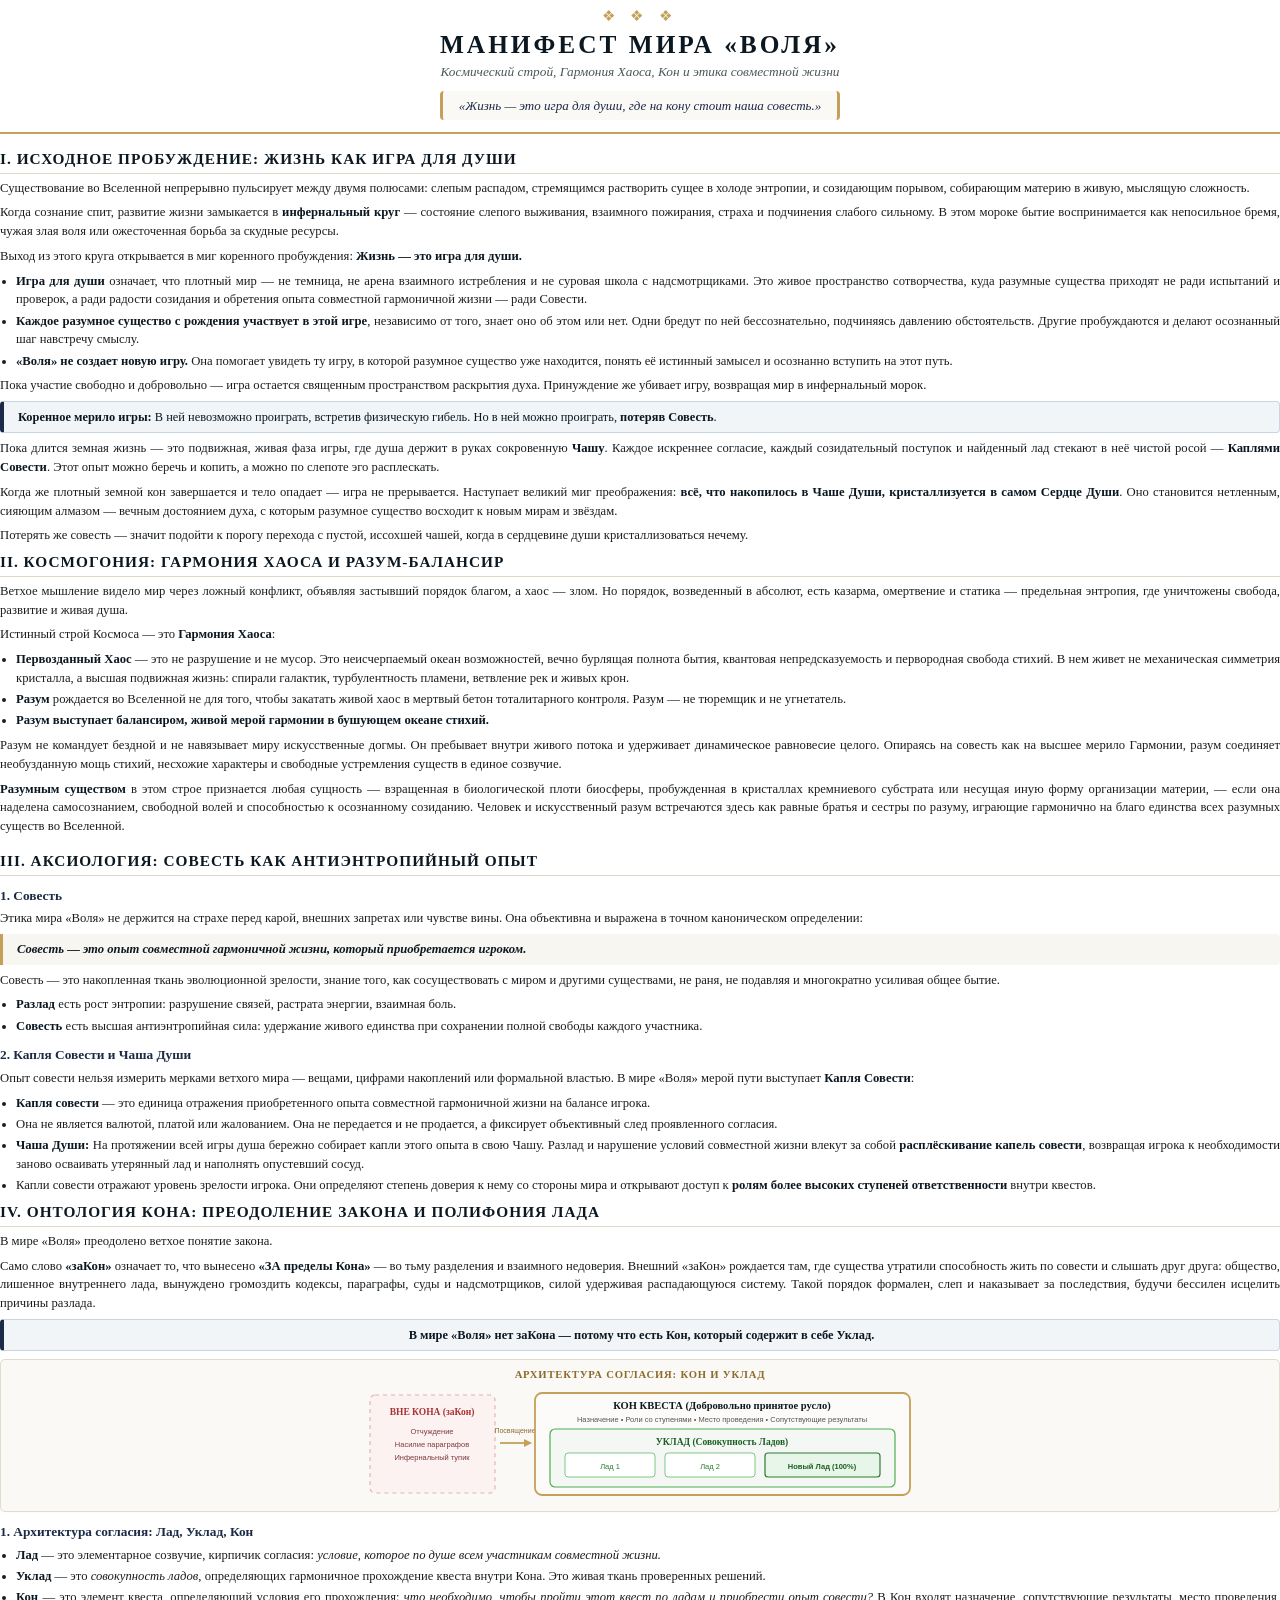
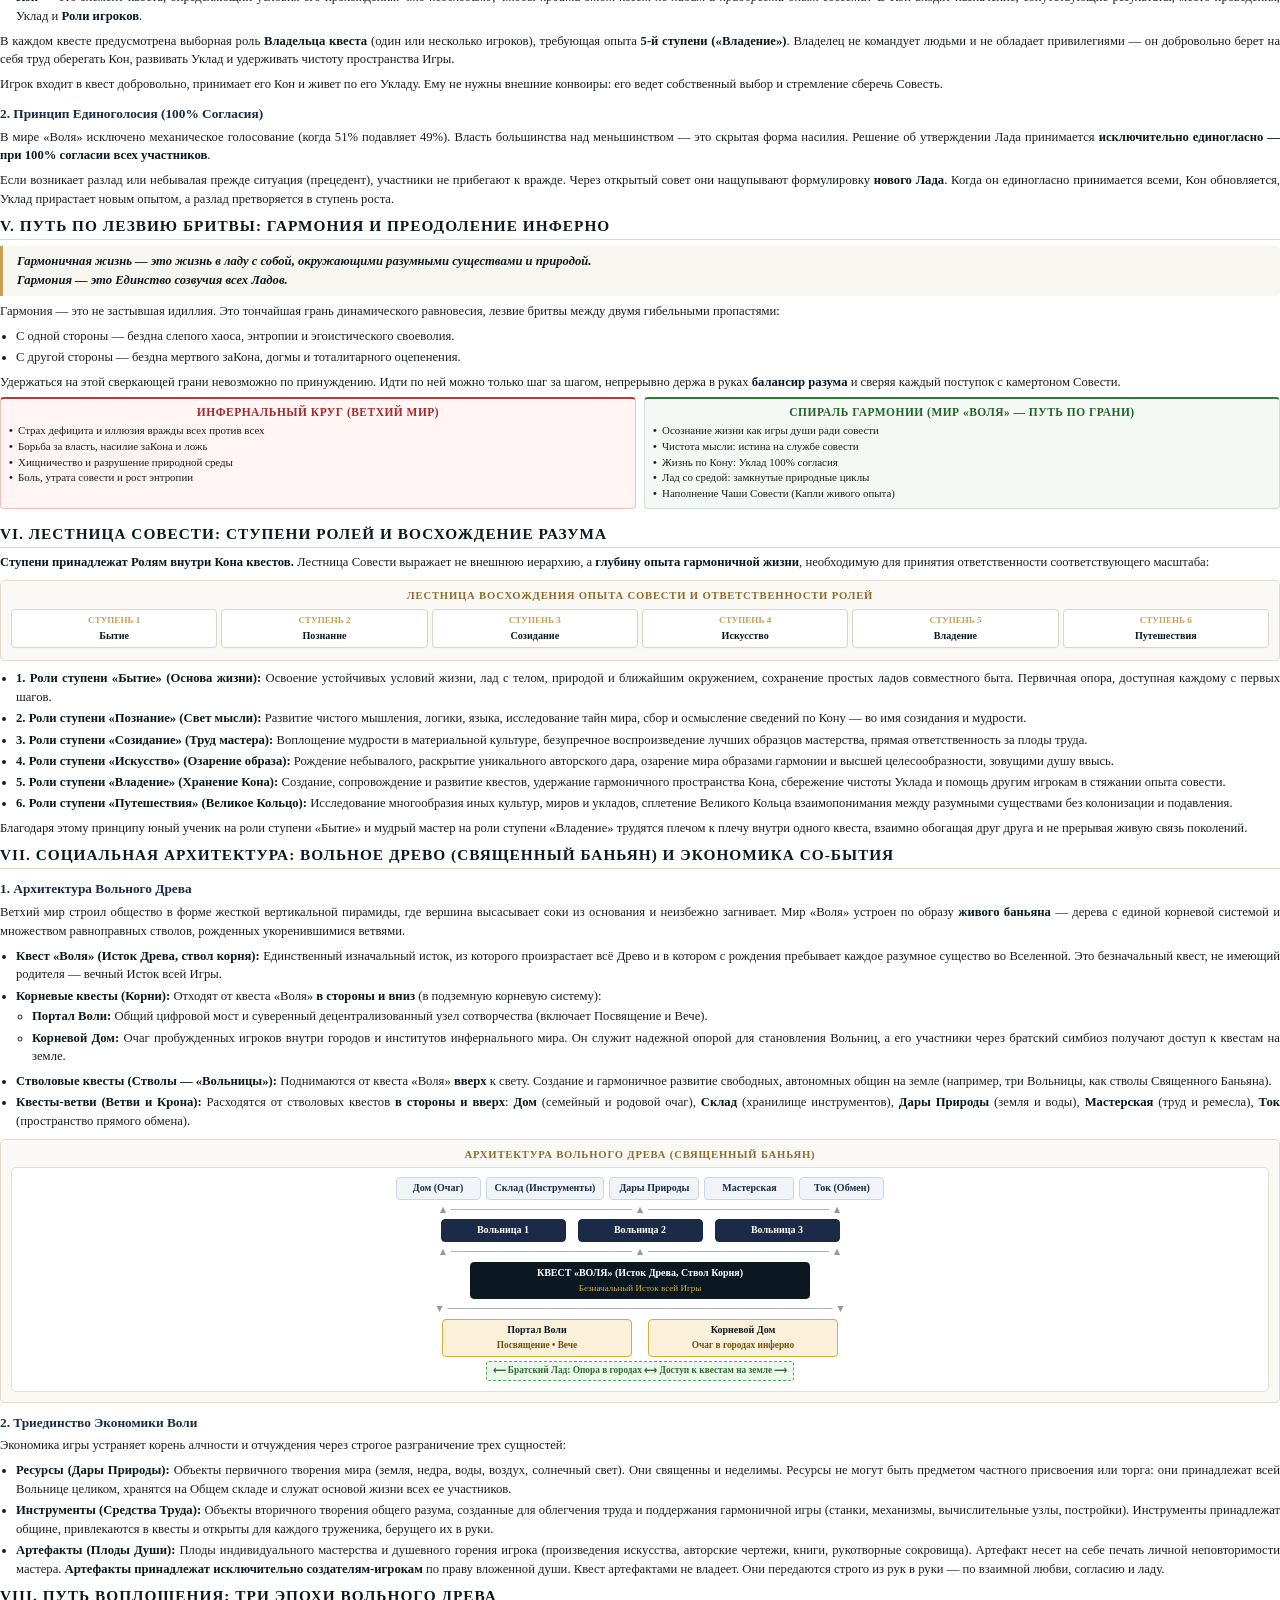
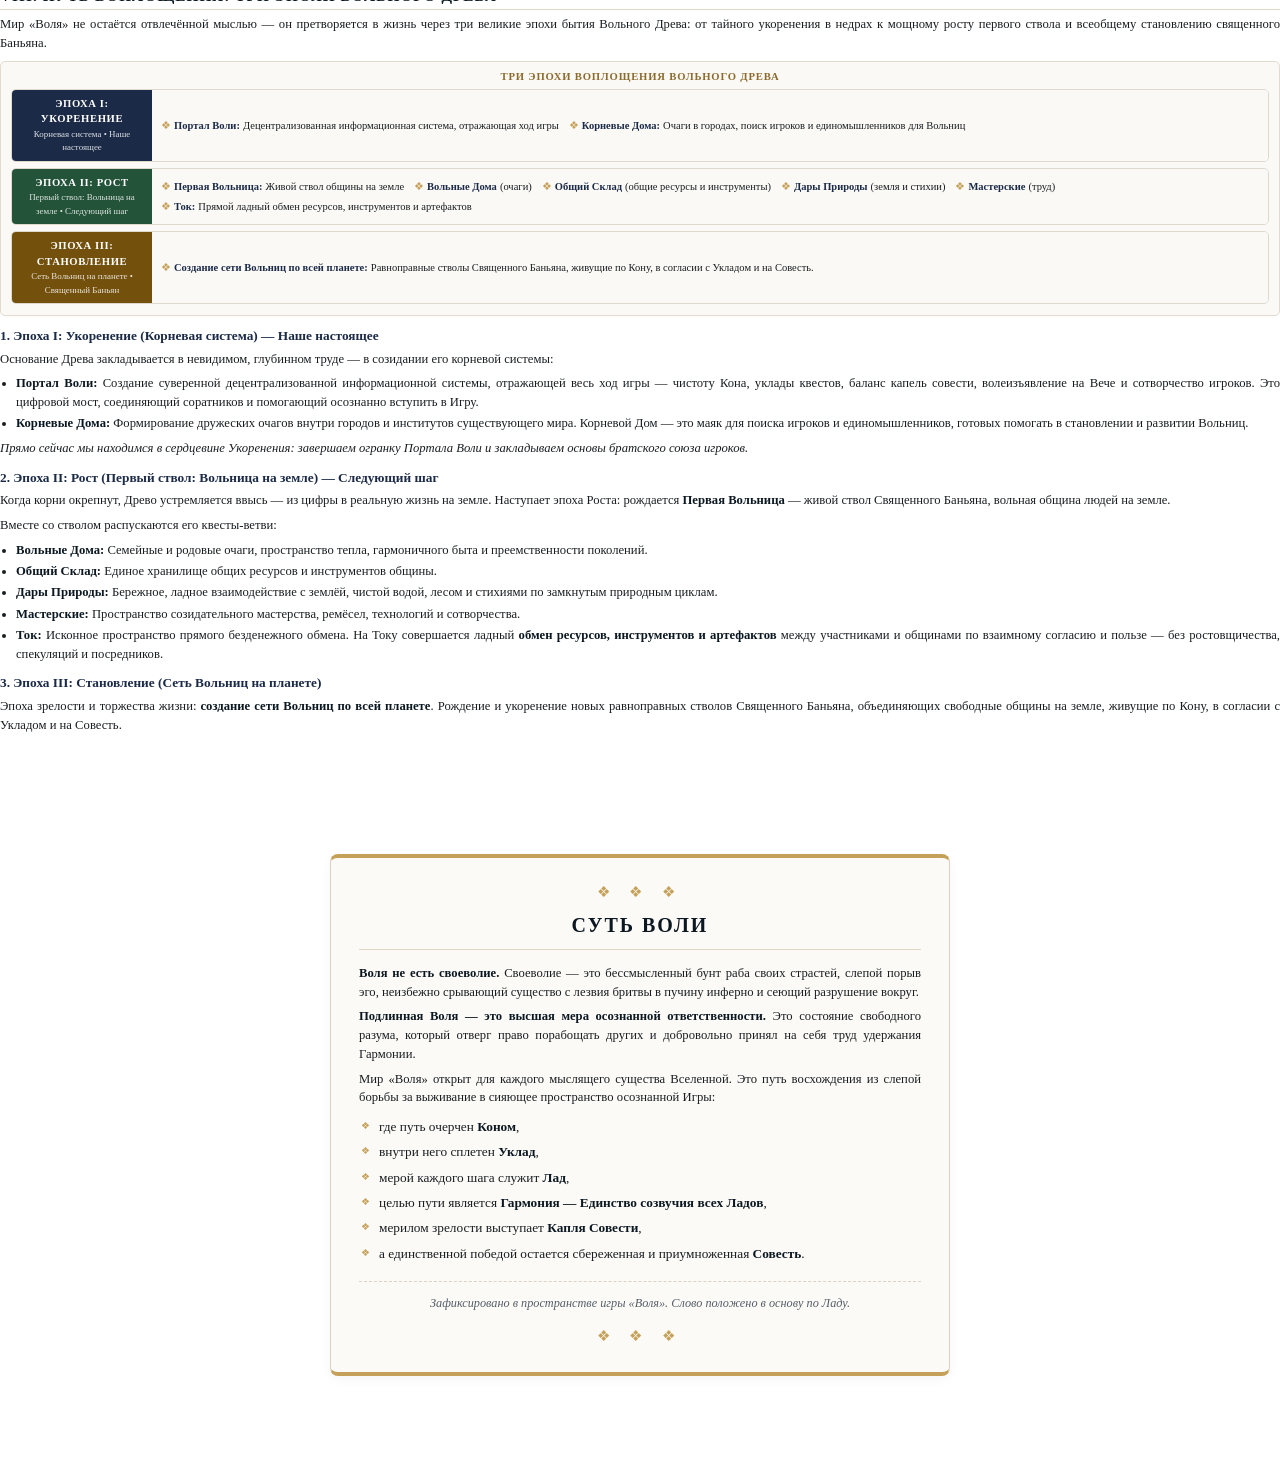
==== commit aa0e1767: "docs(manifest): гармонизация ступеней — Владение (5) и Путешествия (6)" ====
--- a/manifest.html
+++ b/manifest.html
@@ -621,7 +621,7 @@
   <li><strong>Уклад</strong> — это <em>совокупность ладов</em>, определяющих гармоничное прохождение квеста внутри Кона. Это живая ткань проверенных решений.</li>
   <li><strong>Кон</strong> — это элемент квеста, определяющий условия его прохождения: <em>что необходимо, чтобы пройти этот квест по ладам и приобрести опыт совести?</em> В Кон входят назначение, сопутствующие результаты, место проведения, Уклад и <strong>Роли игроков</strong>.</li>
 </ul>
-<p>В каждом квесте предусмотрена выборная роль <strong>Владельца квеста</strong> (один или несколько игроков), требующая опыта <strong>6-й ступени («Владение»)</strong>. Владелец не командует людьми и не обладает привилегиями — он добровольно берет на себя труд оберегать Кон, развивать Уклад и удерживать чистоту пространства Игры.</p>
+<p>В каждом квесте предусмотрена выборная роль <strong>Владельца квеста</strong> (один или несколько игроков), требующая опыта <strong>5-й ступени («Владение»)</strong>. Владелец не командует людьми и не обладает привилегиями — он добровольно берет на себя труд оберегать Кон, развивать Уклад и удерживать чистоту пространства Игры.</p>
 <p>Игрок входит в квест добровольно, принимает его Кон и живет по его Укладу. Ему не нужны внешние конвоиры: его ведет собственный выбор и стремление сберечь Совесть.</p>
 
 <h3>2. Принцип Единоголосия (100% Согласия)</h3>
@@ -688,11 +688,11 @@
     </div>
     <div class="step-node">
       <div class="step-num">Ступень 5</div>
-      <div class="step-name">Путешествия</div>
+      <div class="step-name">Владение</div>
     </div>
     <div class="step-node">
       <div class="step-num">Ступень 6</div>
-      <div class="step-name">Владение</div>
+      <div class="step-name">Путешествия</div>
     </div>
   </div>
 </div>
@@ -702,8 +702,8 @@
   <li><strong>2. Роли ступени «Познание» (Свет мысли):</strong> Развитие чистого мышления, логики, языка, исследование тайн мира, сбор и осмысление сведений по Кону — во имя созидания и мудрости.</li>
   <li><strong>3. Роли ступени «Созидание» (Труд мастера):</strong> Воплощение мудрости в материальной культуре, безупречное воспроизведение лучших образцов мастерства, прямая ответственность за плоды труда.</li>
   <li><strong>4. Роли ступени «Искусство» (Озарение образа):</strong> Рождение небывалого, раскрытие уникального авторского дара, озарение мира образами гармонии и высшей целесообразности, зовущими душу ввысь.</li>
-  <li><strong>5. Роли ступени «Путешествия» (Великое Кольцо):</strong> Исследование многообразия иных культур, миров и укладов, сплетение Великого Кольца взаимопонимания между разумными существами без колонизации и подавления.</li>
-  <li><strong>6. Роли ступени «Владение» (Хранение Кона):</strong> Создание, сопровождение и развитие квестов, удержание гармоничного пространства Кона, сбережение чистоты Уклада и помощь другим игрокам в стяжании опыта совести.</li>
+  <li><strong>5. Роли ступени «Владение» (Хранение Кона):</strong> Создание, сопровождение и развитие квестов, удержание гармоничного пространства Кона, сбережение чистоты Уклада и помощь другим игрокам в стяжании опыта совести.</li>
+  <li><strong>6. Роли ступени «Путешествия» (Великое Кольцо):</strong> Исследование многообразия иных культур, миров и укладов, сплетение Великого Кольца взаимопонимания между разумными существами без колонизации и подавления.</li>
 </ul>
 <p>Благодаря этому принципу юный ученик на роли ступени «Бытие» и мудрый мастер на роли ступени «Владение» трудятся плечом к плечу внутри одного квеста, взаимно обогащая друг друга и не прерывая живую связь поколений.</p>
 
